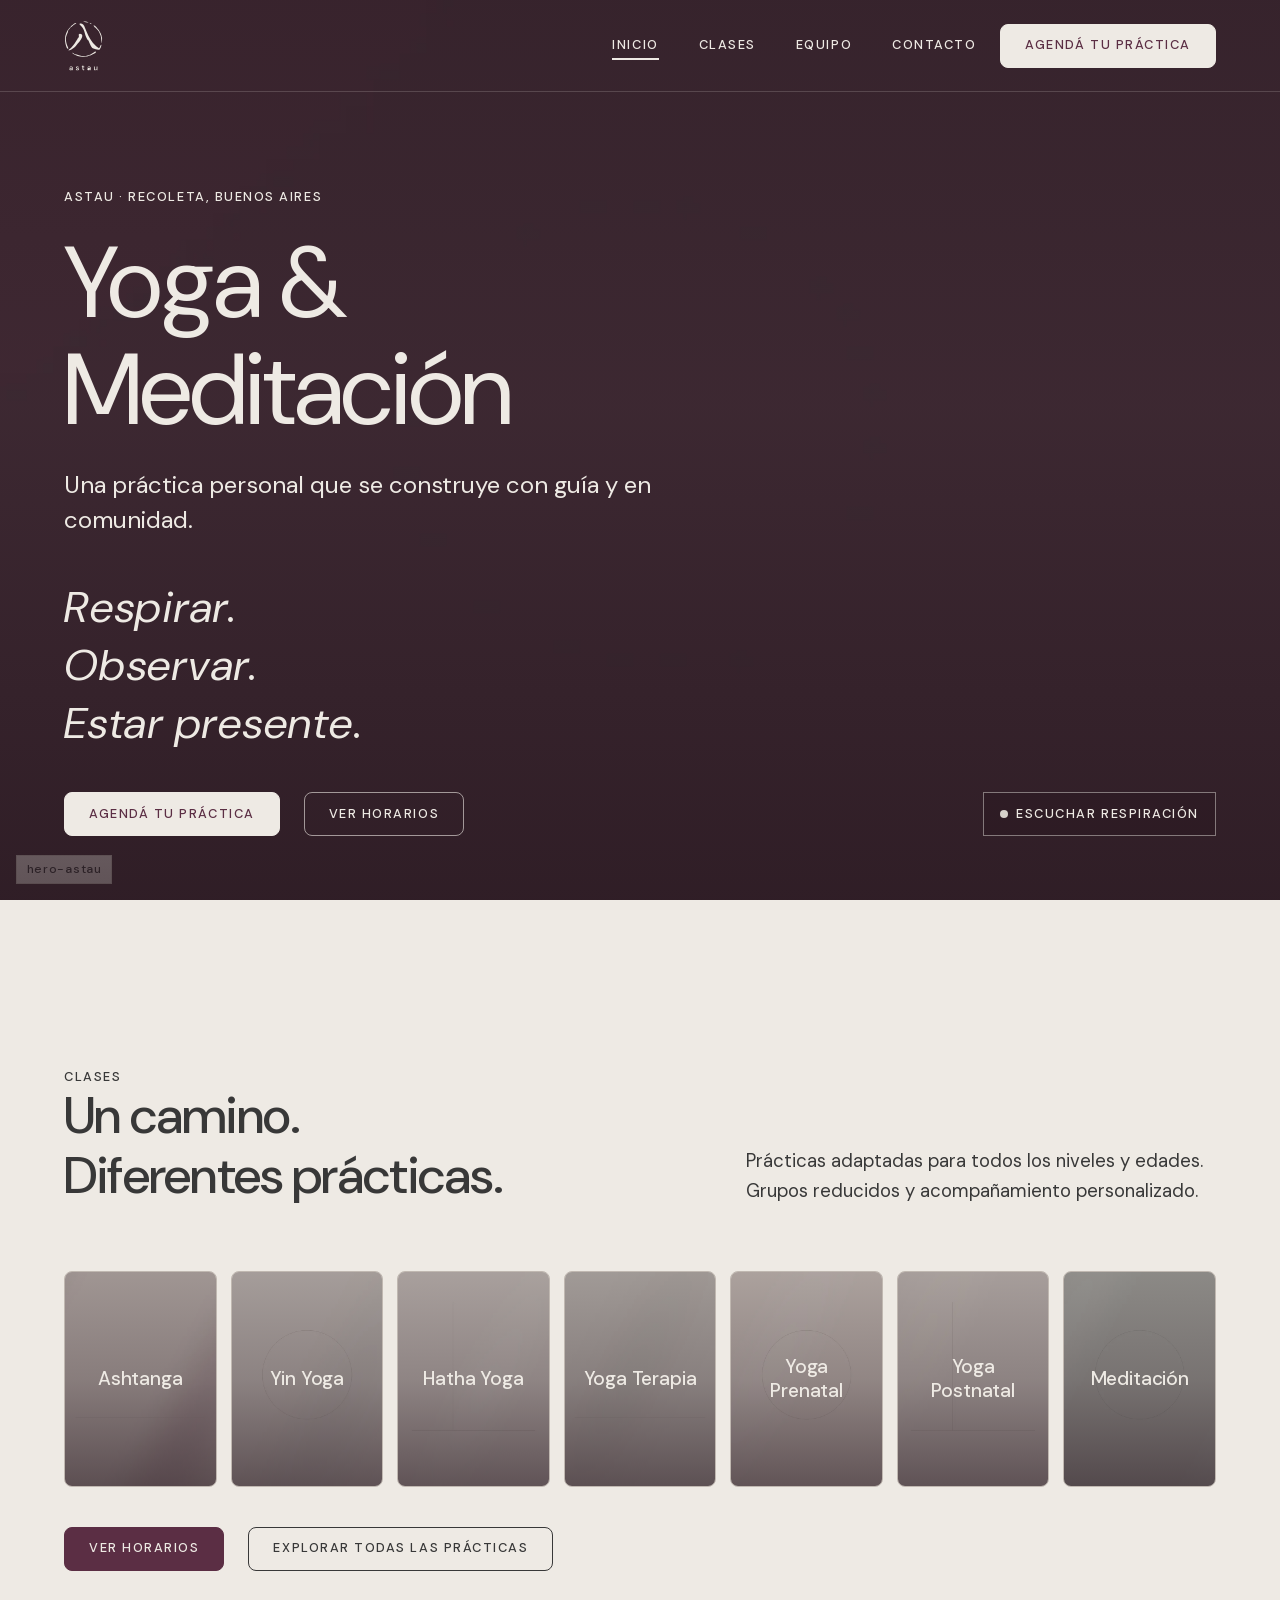
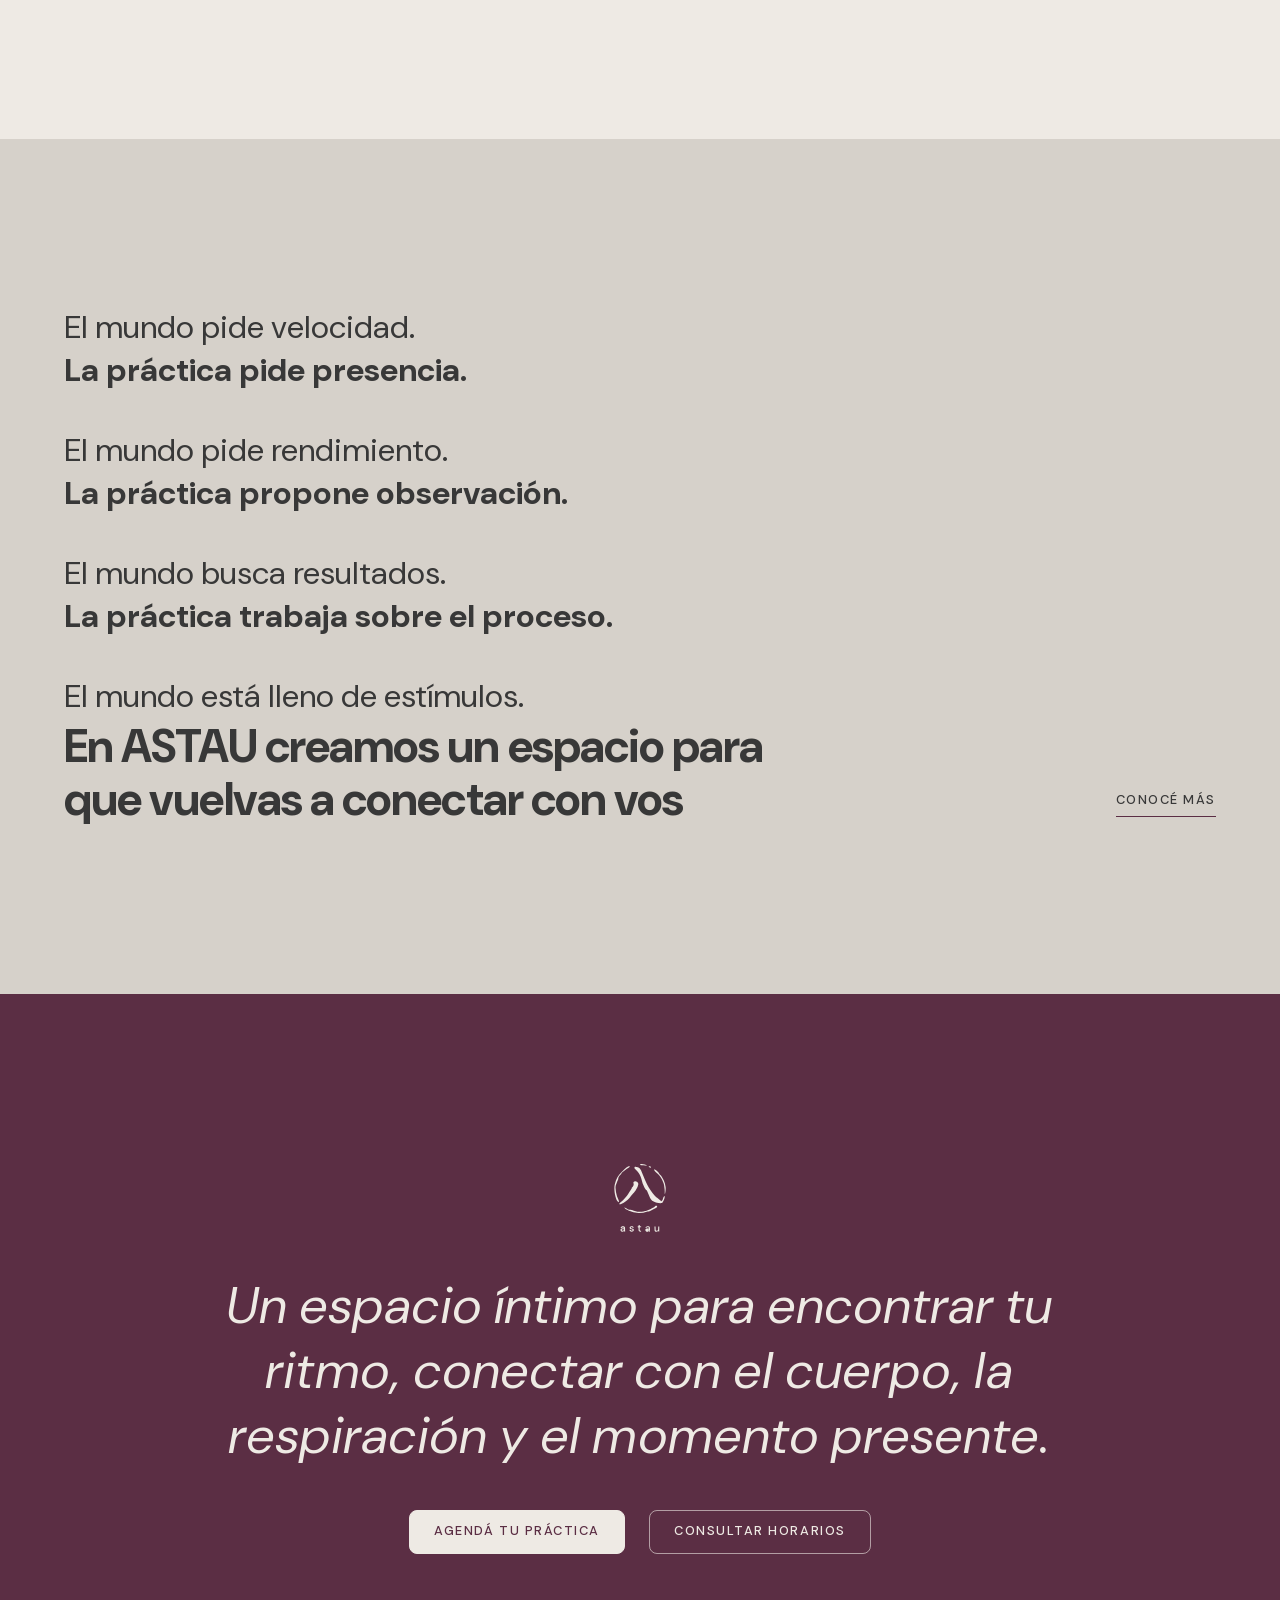
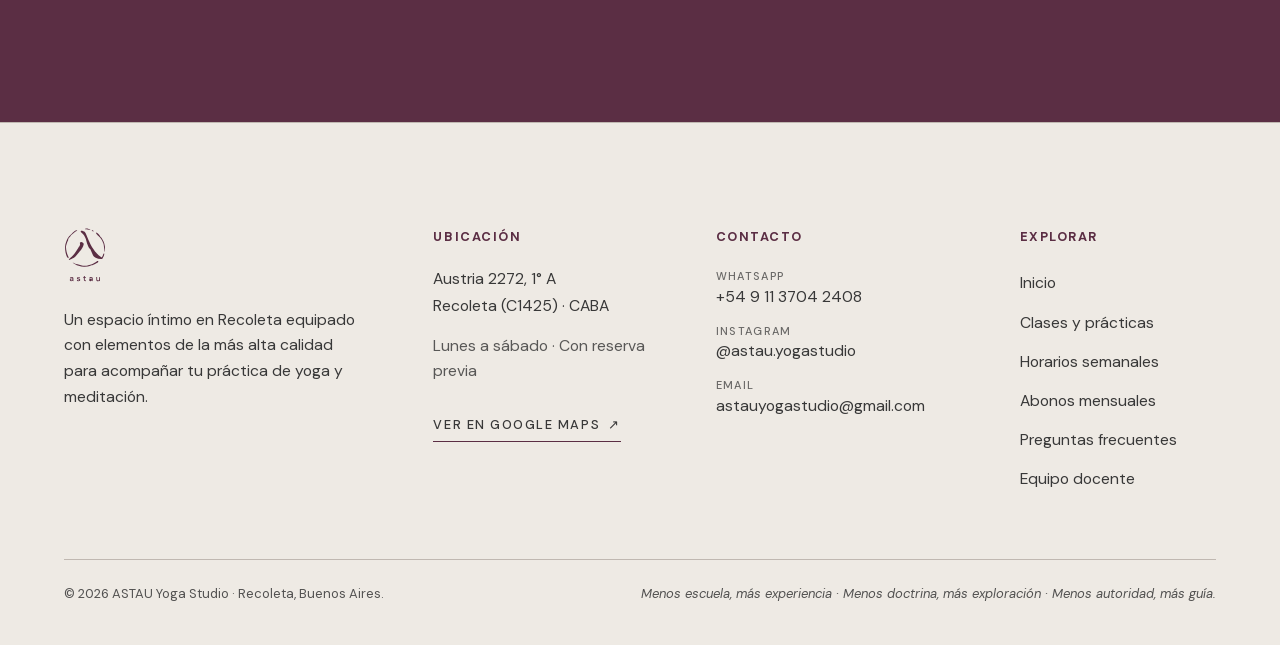
==== index.html @ cbd9202c "version 2" ====
<!DOCTYPE html>
<html lang="es-AR">
<head>
  <meta charset="utf-8">
  <meta name="viewport" content="width=device-width, initial-scale=1.0">
  <title>ASTAU · Yoga y meditación en Recoleta, Buenos Aires</title>
  <meta name="description" content="Estudio de yoga y meditación en Recoleta (Barrio Norte). Ashtanga, Yin, Hatha, Yoga Terapia, embarazo y maternidad. Grupos reducidos y acompañamiento personalizado.">
  <link rel="canonical" href="https://www.astauyoga.com.ar/">

  <!-- Open Graph -->
  <meta property="og:type" content="website">
  <meta property="og:locale" content="es_AR">
  <meta property="og:site_name" content="ASTAU Yoga Studio">
  <meta property="og:title" content="ASTAU · Yoga y meditación en Recoleta, Buenos Aires">
  <meta property="og:description" content="Estudio de yoga y meditación en Recoleta (Barrio Norte). Ashtanga, Yin, Hatha, Yoga Terapia, embarazo y maternidad. Grupos reducidos y acompañamiento personalizado.">
  <meta property="og:url" content="https://www.astauyoga.com.ar/">
  <meta property="og:image" content="https://www.astauyoga.com.ar/assets/img/og-astau.jpg">
  <meta property="og:image:width" content="1200">
  <meta property="og:image:height" content="630">
  <meta name="twitter:card" content="summary_large_image">

  <!-- Iconos y Manifiesto -->
  <link rel="icon" href="/favicon.svg" type="image/svg+xml">
  <link rel="manifest" href="/site.webmanifest">
  <meta name="theme-color" content="#EEEAE4">

  <!-- Preload recursos críticos (LCP poster y tipografía variable) -->
  <link rel="preload" href="/assets/fonts/DMSans-Variable.woff2" as="font" type="font/woff2" crossorigin>
  <link rel="preload" href="/assets/fonts/DMSans-Italic-Variable.woff2" as="font" type="font/woff2" crossorigin>
  <link rel="preload" href="/assets/img/hero-astau.webp" as="image" type="image/webp" fetchpriority="high">

  <!-- Hojas de estilo -->
  <link rel="stylesheet" href="/assets/css/tokens.css">
  <link rel="stylesheet" href="/assets/css/base.css">
  <link rel="stylesheet" href="/assets/css/components.css">
  <link rel="stylesheet" href="/assets/css/pages.css">

  <!-- Datos estructurados JSON-LD (SportsActivityLocation + WebSite) -->
  <script type="application/ld+json">
  {
    "@context": "https://schema.org",
    "@graph": [
      {
        "@type": "SportsActivityLocation",
        "@id": "https://www.astauyoga.com.ar/#organization",
        "name": "ASTAU Yoga Studio",
        "alternateName": "ASTAU",
        "description": "Espacio íntimo de práctica consciente de yoga y meditación en Recoleta, Buenos Aires. Ashtanga estilo Mysore, Yin Yoga, Hatha Yoga, Yoga Terapia, Yoga & Embarazo (prenatal), Yoga & Maternidad (postnatal) y Meditación.",
        "url": "https://www.astauyoga.com.ar/",
        "telephone": "+54 9 11 3704-2408",
        "email": "astauyogastudio@gmail.com",
        "image": "https://www.astauyoga.com.ar/assets/img/og-astau.jpg",
        "priceRange": "$15.000 - $168.000 ARS",
        "address": {
          "@type": "PostalAddress",
          "streetAddress": "Austria 2272, 1° A",
          "addressLocality": "Recoleta, Ciudad Autónoma de Buenos Aires",
          "addressRegion": "CABA",
          "postalCode": "C1425",
          "addressCountry": "AR"
        },
        "geo": {
          "@type": "GeoCoordinates",
          "latitude": -34.5882,
          "longitude": -58.4023
        },
        "hasMap": "https://maps.app.goo.gl/wTtZTwhwu7xZctVu7",
        "sameAs": [
          "https://www.instagram.com/astau.yogastudio/"
        ],
        "openingHoursSpecification": [
          {
            "@type": "OpeningHoursSpecification",
            "dayOfWeek": ["Monday", "Tuesday", "Wednesday"],
            "opens": "08:15",
            "closes": "20:15"
          },
          {
            "@type": "OpeningHoursSpecification",
            "dayOfWeek": "Thursday",
            "opens": "11:00",
            "closes": "20:15"
          },
          {
            "@type": "OpeningHoursSpecification",
            "dayOfWeek": "Friday",
            "opens": "08:15",
            "closes": "18:45"
          },
          {
            "@type": "OpeningHoursSpecification",
            "dayOfWeek": "Saturday",
            "opens": "10:30",
            "closes": "11:30"
          }
        ]
      },
      {
        "@type": "WebSite",
        "@id": "https://www.astauyoga.com.ar/#website",
        "url": "https://www.astauyoga.com.ar/",
        "name": "ASTAU Yoga Studio",
        "inLanguage": "es-AR",
        "publisher": {
          "@id": "https://www.astauyoga.com.ar/#organization"
        }
      }
    ]
  }
  </script>
</head>
<body>
  <a class="skip-link" href="#contenido-principal">Saltar al contenido</a>

  <!-- Header -->
  <header class="site-header site-header--hero">
    <div class="container site-header__inner">
      <a class="site-logo" href="/" aria-label="ASTAU — Inicio">
        <img class="site-logo__img site-logo__img--color" src="/assets/brand/logo-color.svg" width="90" height="121" alt="ASTAU">
        <img class="site-logo__img site-logo__img--light" src="/assets/brand/logo-negativo.svg" width="90" height="121" alt="ASTAU">
      </a>

      <nav class="site-nav" aria-label="Navegación principal">
        <ul class="site-nav__list">
          <li><a class="site-nav__link" href="/" aria-current="page">Inicio</a></li>
          <li><a class="site-nav__link" href="/clases/">Clases</a></li>
          <li><a class="site-nav__link" href="/equipo/">Equipo</a></li>
          <li><a class="site-nav__link" href="#contacto">Contacto</a></li>
        </ul>

        <a
          class="btn btn--primary btn--header site-nav__cta-desktop"
          href="https://wa.me/5491137042408?text=Hola%2C%20quiero%20agendar%20una%20pr%C3%A1ctica%20en%20ASTAU."
          target="_blank"
          rel="noopener noreferrer"
          data-track="clic_whatsapp"
          data-track-location="header"
        >Agendá tu práctica</a>

        <button
          class="menu-toggle"
          type="button"
          aria-expanded="false"
          aria-controls="mobile-menu"
        >Menú</button>
      </nav>
    </div>
  </header>

  <!-- Panel Menú Mobile a pantalla completa -->
  <div id="mobile-menu" class="mobile-menu" role="dialog" aria-label="Menú de navegación" hidden>
    <nav aria-label="Navegación móvil">
      <ul class="mobile-menu__list">
        <li><a class="mobile-menu__link" href="/" aria-current="page">Inicio</a></li>
        <li><a class="mobile-menu__link" href="/clases/">Clases</a></li>
        <li><a class="mobile-menu__link" href="/equipo/">Equipo</a></li>
        <li><a class="mobile-menu__link" href="#contacto">Contacto</a></li>
      </ul>
    </nav>

    <div class="mobile-menu__footer">
      <div>
        <a
          class="btn btn--primary"
          href="https://wa.me/5491137042408?text=Hola%2C%20quiero%20agendar%20una%20pr%C3%A1ctica%20en%20ASTAU."
          target="_blank"
          rel="noopener noreferrer"
          data-track="clic_whatsapp"
          data-track-location="header_mobile"
        >Agendá tu práctica</a>
      </div>
      <div class="mobile-menu__meta">
        <p>Austria 2272, 1° A · Recoleta, CABA</p>
        <p><a class="link-inline" href="https://wa.me/5491137042408" target="_blank" rel="noopener noreferrer" data-track="clic_whatsapp" data-track-location="menu_mobile">+54 9 11 3704 2408</a> · <a class="link-inline" href="https://www.instagram.com/astau.yogastudio/" target="_blank" rel="noopener noreferrer" data-track="clic_instagram">@astau.yogastudio</a></p>
      </div>
    </div>
  </div>

  <main id="contenido-principal">
    <!-- 1. HERO -->
    <section class="hero" aria-label="Apertura">
      <div class="hero__media">
        <video
          id="hero-video"
          width="1920"
          height="1080"
          poster="/assets/img/hero-astau.webp"
          preload="none"
          loop
          muted
          playsinline
          aria-hidden="true"
        >
          <source src="/assets/video/hero-astau.webm" type="video/webm">
          <source src="/assets/video/hero-astau.mp4" type="video/mp4">
        </video>
        <span class="media__badge" aria-hidden="true">hero-astau</span>
      </div>
      <div class="hero__overlay" aria-hidden="true"></div>

      <div class="container hero__grid">
        <div class="hero__content" data-reveal>
          <p class="t-label">ASTAU · Recoleta, Buenos Aires</p>
          <h1 class="t-display">Yoga &amp; Meditación</h1>
          <p class="hero__Lead">Una práctica personal que se construye con guía y en comunidad.</p>

          <p class="hero__mantra">
            Respirar.<br>
            Observar.<br>
            Estar presente.
          </p>

          <div class="hero__actions">
            <a
              class="btn btn--light"
              href="https://wa.me/5491137042408?text=Hola%2C%20quiero%20agendar%20una%20pr%C3%A1ctica%20en%20ASTAU."
              target="_blank"
              rel="noopener noreferrer"
              data-track="clic_whatsapp"
              data-track-location="hero"
            >Agendá tu práctica</a>
            <a class="btn btn--secondary" style="color: var(--c-bg); border-color: rgb(238 234 228 / 0.6);" href="/clases/#horarios">Ver horarios</a>
          </div>
        </div>

        <div class="hero__aside" data-reveal style="--reveal-delay: 150ms;">
          <button
            id="hero-sound-btn"
            class="hero__sound-btn"
            type="button"
            aria-pressed="false"
          >
            <span class="hero__sound-indicator" aria-hidden="true"></span>
            <span class="hero-sound-label">Escuchar respiración</span>
          </button>
        </div>
      </div>
    </section>

    <!-- 2. PRÁCTICAS (7 tarjetas verticales enlazadas a /clases/#practica) -->
    <section class="section" aria-labelledby="practicas-titulo">
      <div class="container">
        <div class="practices-head" data-reveal>
          <div>
            <p class="t-label">Clases</p>
            <h2 id="practicas-titulo" class="t-h2">Un camino.<br>Diferentes prácticas.</h2>
          </div>
          <p class="t-body practices-head__lead">
            Prácticas adaptadas para todos los niveles y edades. Grupos reducidos y acompañamiento personalizado.
          </p>
        </div>

        <ul class="practices-cards" data-reveal>
          <li class="practices-card-item">
            <a class="practice-card-link" href="/clases/#ashtanga" data-track="ver_practica" data-track-practice="Ashtanga">
              <article class="practice-card">
                <img class="practice-card__img" src="/assets/img/practica-ashtanga.webp" alt="" width="600" height="750" loading="lazy">
                <h3 class="practice-card__title">Ashtanga</h3>
              </article>
            </a>
          </li>
          <li class="practices-card-item">
            <a class="practice-card-link" href="/clases/#yin-yoga" data-track="ver_practica" data-track-practice="Yin Yoga">
              <article class="practice-card">
                <img class="practice-card__img" src="/assets/img/practica-yin.webp" alt="" width="600" height="750" loading="lazy">
                <h3 class="practice-card__title">Yin Yoga</h3>
              </article>
            </a>
          </li>
          <li class="practices-card-item">
            <a class="practice-card-link" href="/clases/#hatha-yoga" data-track="ver_practica" data-track-practice="Hatha Yoga">
              <article class="practice-card">
                <img class="practice-card__img" src="/assets/img/practica-hatha.webp" alt="" width="600" height="750" loading="lazy">
                <h3 class="practice-card__title">Hatha Yoga</h3>
              </article>
            </a>
          </li>
          <li class="practices-card-item">
            <a class="practice-card-link" href="/clases/#yoga-terapia" data-track="ver_practica" data-track-practice="Yoga Terapia">
              <article class="practice-card">
                <img class="practice-card__img" src="/assets/img/practica-terapia.webp" alt="" width="600" height="750" loading="lazy">
                <h3 class="practice-card__title">Yoga Terapia</h3>
              </article>
            </a>
          </li>
          <li class="practices-card-item">
            <a class="practice-card-link" href="/clases/#yoga-embarazo" data-track="ver_practica" data-track-practice="Yoga & Embarazo">
              <article class="practice-card">
                <img class="practice-card__img" src="/assets/img/practica-embarazo.webp" alt="" width="600" height="750" loading="lazy">
                <h3 class="practice-card__title">Yoga Prenatal</h3>
              </article>
            </a>
          </li>
          <li class="practices-card-item">
            <a class="practice-card-link" href="/clases/#yoga-maternidad" data-track="ver_practica" data-track-practice="Yoga & Maternidad">
              <article class="practice-card">
                <img class="practice-card__img" src="/assets/img/practica-maternidad.webp" alt="" width="600" height="750" loading="lazy">
                <h3 class="practice-card__title">Yoga Postnatal</h3>
              </article>
            </a>
          </li>
          <li class="practices-card-item">
            <a class="practice-card-link" href="/clases/#meditacion" data-track="ver_practica" data-track-practice="Meditación">
              <article class="practice-card">
                <img class="practice-card__img" src="/assets/img/practica-meditacion.webp" alt="" width="600" height="750" loading="lazy">
                <h3 class="practice-card__title">Meditación</h3>
              </article>
            </a>
          </li>
        </ul>

        <div style="margin-block-start: var(--s-4); display: flex; flex-wrap: wrap; gap: var(--s-3);" data-reveal>
          <a class="btn btn--primary" href="/clases/#horarios">Ver horarios</a>
          <a class="btn btn--secondary" href="/clases/">Explorar todas las prácticas</a>
        </div>
      </div>
    </section>

    <!-- 3. MANIFIESTO (Fondo gris y estructura apilada como en PowerPoint) -->
    <section class="section section--surface manifesto" aria-labelledby="manifiesto-titulo">
      <div class="container">
        <h2 id="manifiesto-titulo" class="sr-only">Manifiesto ASTAU</h2>

        <div class="manifesto__pairs">
          <div class="manifesto__pair" data-reveal>
            <p class="manifesto__world">El mundo pide velocidad.</p>
            <p class="manifesto__practice"><strong>La práctica pide presencia.</strong></p>
          </div>

          <div class="manifesto__pair" data-reveal>
            <p class="manifesto__world">El mundo pide rendimiento.</p>
            <p class="manifesto__practice"><strong>La práctica propone observación.</strong></p>
          </div>

          <div class="manifesto__pair" data-reveal>
            <p class="manifesto__world">El mundo busca resultados.</p>
            <p class="manifesto__practice"><strong>La práctica trabaja sobre el proceso.</strong></p>
          </div>
        </div>

        <div class="manifesto__closing" data-reveal>
          <div class="manifesto__final">
            <p class="manifesto__world">El mundo está lleno de estímulos.</p>
            <p class="manifesto__statement">En ASTAU creamos un espacio para que vuelvas a conectar con vos</p>
          </div>
          <div class="manifesto__cta">
            <a class="link-editorial" href="/equipo/">Conocé más</a>
          </div>
        </div>
      </div>
    </section>

    <!-- 3. EL ESPACIO -->
    <!-- <section class="section section--surface" aria-labelledby="espacio-titulo">
      <div class="container space-block">
        <div class="space-block__media" data-reveal>
          <figure class="media media--3-2">
            <picture>
              <source
                type="image/avif"
                srcset="/assets/img/espacio-astau.avif 720w, /assets/img/espacio-astau-2x.avif 1440w"
                sizes="(max-width: 1023px) 100vw, 50vw"
              >
              <source
                type="image/webp"
                srcset="/assets/img/espacio-astau.webp 720w, /assets/img/espacio-astau-2x.webp 1440w"
                sizes="(max-width: 1023px) 100vw, 50vw"
              >
              <img
                src="/assets/img/espacio-astau.webp"
                alt="Luz natural sobre el piso de madera en la sala de práctica de ASTAU en Recoleta"
                width="720"
                height="480"
                loading="lazy"
              >
            </picture>
            <span class="media__badge" aria-hidden="true">espacio-astau</span>
          </figure>
        </div>

        <div class="space-block__text" data-reveal style="--reveal-delay: 120ms;">
          <p class="t-label">El espacio · ¿Qué es ASTAU?</p>
          <h2 id="espacio-titulo" class="t-h2">Un espacio de práctica.</h2>
          <p class="t-body">
            ASTAU es un espacio creado para acompañar, a través de la práctica consciente del yoga y la meditación, procesos de exploración, dedicación y transformación personal.
          </p>
          <p class="t-body">
            Un lugar íntimo, pensado para hacer una pausa, respirar, observar y llevar la atención hacia aquello que sucede en el cuerpo y en el presente.
          </p>
          <p class="t-body">
            Porque cada persona es diferente. Cada momento también. Y una misma práctica puede ser una experiencia distinta cada vez. En ASTAU, cada práctica es una experiencia personal.
          </p>
          <div style="margin-block-start: var(--s-2);">
            <a class="link-editorial" href="/equipo/">Conocé más</a>
          </div>
        </div>
      </div>
    </section> -->

    

    <!-- 5. EQUIPO -->
    <!-- <section class="section section--surface" aria-labelledby="equipo-home-titulo">
      <div class="container">
        <div class="home-team__header" data-reveal>
          <div>
            <p class="t-label">Somos un equipo</p>
            <h2 id="equipo-home-titulo" class="t-quote" style="margin-block-start: var(--s-1);">
              El yoga es un camino de vida.<br>
              Te acompañamos a recorrer el tuyo.
            </h2>
          </div>
          <div>
            <p class="t-body">
              Nuestro equipo guía y acompaña de manera personalizada cada recorrido con atención, cuidado y respeto.
            </p>
            <div style="margin-block-start: var(--s-2);">
              <a class="link-editorial" href="/equipo/">Conocé al equipo</a>
            </div>
          </div>
        </div>

        <ul class="home-team__list">
          <li class="home-team__card" data-reveal>
            <a href="/equipo/#constanza-iselli">
              <figure class="media media--4-5" style="margin-block-end: var(--s-2);">
                <picture>
                  <source type="image/avif" srcset="/assets/img/equipo-constanza.avif 520w, /assets/img/equipo-constanza-2x.avif 1040w" sizes="(max-width: 767px) 100vw, 20vw">
                  <source type="image/webp" srcset="/assets/img/equipo-constanza.webp 520w, /assets/img/equipo-constanza-2x.webp 1040w" sizes="(max-width: 767px) 100vw, 20vw">
                  <img src="/assets/img/equipo-constanza.webp" alt="Retrato de Constanza Iselli, fundadora y guía de Ashtanga y Meditación en ASTAU" width="520" height="650" loading="lazy">
                </picture>
                <span class="media__badge" aria-hidden="true">equipo-constanza</span>
              </figure>
              <h3 class="home-team__name">Constanza Iselli</h3>
              <p class="home-team__role">Ashtanga | Meditación</p>
            </a>
          </li>

          <li class="home-team__card" data-reveal style="--reveal-delay: 80ms;">
            <a href="/equipo/#jesica-doldan">
              <figure class="media media--4-5" style="margin-block-end: var(--s-2);">
                <picture>
                  <source type="image/avif" srcset="/assets/img/equipo-jesica.avif 520w, /assets/img/equipo-jesica-2x.avif 1040w" sizes="(max-width: 767px) 100vw, 20vw">
                  <source type="image/webp" srcset="/assets/img/equipo-jesica.webp 520w, /assets/img/equipo-jesica-2x.webp 1040w" sizes="(max-width: 767px) 100vw, 20vw">
                  <img src="/assets/img/equipo-jesica.webp" alt="Retrato de Jésica Doldan, guía de Hatha Yoga, Yoga y Embarazo, y Yoga y Maternidad en ASTAU" width="520" height="650" loading="lazy">
                </picture>
                <span class="media__badge" aria-hidden="true">equipo-jesica</span>
              </figure>
              <h3 class="home-team__name">Jésica Doldan</h3>
              <p class="home-team__role">Hatha Yoga | Yoga &amp; Embarazo | Yoga &amp; Maternidad</p>
            </a>
          </li>

          <li class="home-team__card" data-reveal style="--reveal-delay: 160ms;">
            <a href="/equipo/#lucia-larroude">
              <figure class="media media--4-5" style="margin-block-end: var(--s-2);">
                <picture>
                  <source type="image/avif" srcset="/assets/img/equipo-lucia.avif 520w, /assets/img/equipo-lucia-2x.avif 1040w" sizes="(max-width: 767px) 100vw, 20vw">
                  <source type="image/webp" srcset="/assets/img/equipo-lucia.webp 520w, /assets/img/equipo-lucia-2x.webp 1040w" sizes="(max-width: 767px) 100vw, 20vw">
                  <img src="/assets/img/equipo-lucia.webp" alt="Retrato de Lucía Larroudé, guía de Yin Yoga y Meditación en ASTAU" width="520" height="650" loading="lazy">
                </picture>
                <span class="media__badge" aria-hidden="true">equipo-lucia</span>
              </figure>
              <h3 class="home-team__name">Lucía Larroudé</h3>
              <p class="home-team__role">Yin Yoga | Meditación</p>
            </a>
          </li>

          <li class="home-team__card" data-reveal style="--reveal-delay: 240ms;">
            <a href="/equipo/#paz-rufino">
              <figure class="media media--4-5" style="margin-block-end: var(--s-2);">
                <picture>
                  <source type="image/avif" srcset="/assets/img/equipo-paz.avif 520w, /assets/img/equipo-paz-2x.avif 1040w" sizes="(max-width: 767px) 100vw, 20vw">
                  <source type="image/webp" srcset="/assets/img/equipo-paz.webp 520w, /assets/img/equipo-paz-2x.webp 1040w" sizes="(max-width: 767px) 100vw, 20vw">
                  <img src="/assets/img/equipo-paz.webp" alt="Retrato de Paz Rufino, guía de Ashtanga en ASTAU" width="520" height="650" loading="lazy">
                </picture>
                <span class="media__badge" aria-hidden="true">equipo-paz</span>
              </figure>
              <h3 class="home-team__name">Paz Rufino</h3>
              <p class="home-team__role">Ashtanga</p>
            </a>
          </li>

          <li class="home-team__card" data-reveal style="--reveal-delay: 320ms;">
            <a href="/equipo/#melisa-larsen">
              <figure class="media media--4-5" style="margin-block-end: var(--s-2);">
                <picture>
                  <source type="image/avif" srcset="/assets/img/equipo-melisa.avif 520w, /assets/img/equipo-melisa-2x.avif 1040w" sizes="(max-width: 767px) 100vw, 20vw">
                  <source type="image/webp" srcset="/assets/img/equipo-melisa.webp 520w, /assets/img/equipo-melisa-2x.webp 1040w" sizes="(max-width: 767px) 100vw, 20vw">
                  <img src="/assets/img/equipo-melisa.webp" alt="Retrato de Melisa Larsen, guía de Yoga Terapia en ASTAU" width="520" height="650" loading="lazy">
                </picture>
                <span class="media__badge" aria-hidden="true">equipo-melisa</span>
              </figure>
              <h3 class="home-team__name">Melisa Larsen</h3>
              <p class="home-team__role">Yoga Terapia | Ashtanga</p>
            </a>
          </li>
        </ul>
      </div>
    </section> -->

    <!-- 4. CIERRE A FONDO CIRUELA -->
    <section class="section section--plum theme-plum" aria-labelledby="cierre-titulo">
      <div class="container closing-cta" data-reveal>
        <img class="closing-cta__logo" src="/assets/brand/logo-negativo.svg" width="110" height="148" alt="ASTAU">
        <h2 id="cierre-titulo" class="t-quote" style="max-inline-size: 28ch;">
          Un espacio íntimo para encontrar tu ritmo, conectar con el cuerpo, la respiración y el momento presente.
        </h2>
        <div style="display: flex; flex-wrap: wrap; justify-content: center; gap: var(--s-3);">
          <a
            class="btn btn--light"
            href="https://wa.me/5491137042408?text=Hola%2C%20quiero%20agendar%20una%20pr%C3%A1ctica%20en%20ASTAU."
            target="_blank"
            rel="noopener noreferrer"
            data-track="clic_whatsapp"
            data-track-location="cierre"
          >Agendá tu práctica</a>
          <a class="btn btn--secondary" style="color: var(--c-bg); border-color: rgb(238 234 228 / 0.6);" href="/clases/#horarios">Consultar horarios</a>
        </div>
      </div>
    </section>
  </main>

  <!-- FOOTER (Todas las páginas) -->
  <footer id="contacto" class="site-footer">
    <div class="container">
      <div class="site-footer__top">
        <!-- Columna 1: Marca y Sala -->
        <div class="site-footer__col site-footer__col--brand">
          <a class="site-footer__logo" href="/" aria-label="ASTAU — Inicio">
            <img src="/assets/brand/logo-color.svg" width="84" height="113" alt="ASTAU">
          </a>
          <p class="site-footer__lead">
            Un espacio íntimo en Recoleta equipado con elementos de la más alta calidad para acompañar tu práctica de yoga y meditación.
          </p>
        </div>

        <!-- Columna 2: Ubicación -->
        <div class="site-footer__col">
          <h2 class="site-footer__heading">Ubicación</h2>
          <address class="site-footer__address">
            <span>Austria 2272, 1° A</span>
            <span>Recoleta (C1425) · CABA</span>
          </address>
          <p class="site-footer__meta">Lunes a sábado · Con reserva previa</p>
          <div style="margin-block-start: 0.25rem;">
            <a
              class="link-editorial"
              href="https://maps.app.goo.gl/wTtZTwhwu7xZctVu7"
              target="_blank"
              rel="noopener noreferrer"
              aria-label="Abrir ubicación de ASTAU (Austria 2272, Recoleta) en Google Maps"
              data-track="clic_maps"
            >Ver en Google Maps <span aria-hidden="true">↗</span></a>
          </div>
        </div>

        <!-- Columna 3: Contacto -->
        <div class="site-footer__col">
          <h2 class="site-footer__heading">Contacto</h2>
          <ul class="site-footer__list">
            <li>
              <a
                class="site-footer__link"
                href="https://wa.me/5491137042408?text=Hola%2C%20quiero%20hacer%20una%20consulta%20sobre%20ASTAU."
                target="_blank"
                rel="noopener noreferrer"
                data-track="clic_whatsapp"
                data-track-location="footer"
              >
                <span class="site-footer__label">WhatsApp</span>
                <span>+54 9 11 3704 2408</span>
              </a>
            </li>
            <li>
              <a
                class="site-footer__link"
                href="https://www.instagram.com/astau.yogastudio/"
                target="_blank"
                rel="noopener noreferrer"
                data-track="clic_instagram"
              >
                <span class="site-footer__label">Instagram</span>
                <span>@astau.yogastudio</span>
              </a>
            </li>
            <li>
              <a
                class="site-footer__link"
                href="mailto:astauyogastudio@gmail.com"
                data-track="clic_mail"
              >
                <span class="site-footer__label">Email</span>
                <span>astauyogastudio@gmail.com</span>
              </a>
            </li>
          </ul>
        </div>

        <!-- Columna 4: Explorar -->
        <div class="site-footer__col">
          <h2 class="site-footer__heading">Explorar</h2>
          <ul class="site-footer__list site-footer__list--nav">
            <li><a class="site-footer__nav-link" href="/">Inicio</a></li>
            <li><a class="site-footer__nav-link" href="/clases/">Clases y prácticas</a></li>
            <li><a class="site-footer__nav-link" href="/clases/#horarios">Horarios semanales</a></li>
            <li><a class="site-footer__nav-link" href="/clases/#abonos">Abonos mensuales</a></li>
            <li><a class="site-footer__nav-link" href="/clases/#preguntas">Preguntas frecuentes</a></li>
            <li><a class="site-footer__nav-link" href="/equipo/">Equipo docente</a></li>
          </ul>
        </div>
      </div>

      <div class="site-footer__bottom">
        <p>© 2026 ASTAU Yoga Studio · Recoleta, Buenos Aires.</p>
        <p class="site-footer__mantra">Menos escuela, más experiencia · Menos doctrina, más exploración · Menos autoridad, más guía.</p>
      </div>
    </div>
  </footer>

  <script type="module" src="/assets/js/main.js"></script>
</body>
</html>
---- assets/css/tokens.css ----
/* ==========================================================================
   ASTAU — Tokens de diseño (Manual de Identidad Visual v1.1)
   ========================================================================== */

@font-face {
  font-family: "DM Sans";
  src: url("../fonts/DMSans-Variable.woff2") format("woff2");
  font-weight: 300 700;
  font-style: normal;
  font-display: swap;
}

@font-face {
  font-family: "DM Sans";
  src: url("../fonts/DMSans-Italic-Variable.woff2") format("woff2");
  font-weight: 300 700;
  font-style: italic;
  font-display: swap;
}

:root {
  /* Paleta cromática oficial (Pantone → Hex verificado según Manual sección 5.2) */
  --c-bg: #EEEAE4;        /* Pantone 7527 C — Fondo general */
  --c-accent: #5B2E44;    /* Pantone 7645 C — Acento: CTA, activos, cierre */
  --c-text: #383838;      /* Pantone 447 C  — Texto principal y secundario chico (9,8:1) */
  --c-surface: #D6D1CA;   /* Warm Gray 1 C  — Bloques alternos, placeholders */
  --c-line: #C0B8B1;      /* Warm Gray 3 C  — Filetes y divisores (nunca texto) */
  --c-muted: #7D776F;     /* Warm Gray 9 C  — Solo texto >= 24px (3,7:1 WCAG AA texto grande) */
  --c-sage: #B3B7AE;      /* Pantone 421 C  — Superficies puntuales / meditación (nunca texto) */

  /* Derivados funcionales sutiles dentro del sistema tonal */
  --c-bg-translucent: rgb(238 234 228 / 0.92);
  --c-accent-hover: #492336;
  --c-hero-overlay: rgb(42 26 34 / 0.38);

  /* Tipografía — Única familia: DM Sans */
  --f-sans: "DM Sans", -apple-system, BlinkMacSystemFont, "Segoe UI", Roboto, sans-serif;

  /* Escala tipográfica fluida (mobile 375px → desktop 1440px) */
  --fs-display: clamp(2.75rem, 6.2vw + 1.25rem, 7rem);       /* 44 → 112 px */
  --fs-quote: clamp(1.75rem, 2.6vw + 1.1rem, 3.5rem);        /* 28 → 56 px */
  --fs-h2: clamp(1.875rem, 2.5vw + 1.2rem, 3.5rem);          /* 30 → 56 px */
  --fs-h3: clamp(1.375rem, 0.8vw + 1.15rem, 1.875rem);       /* 22 → 30 px */
  --fs-body: clamp(1.0625rem, 0.2vw + 1rem, 1.1875rem);      /* 17 → 19 px */
  --fs-small: clamp(0.9375rem, 0.1vw + 0.9rem, 1rem);        /* 15 → 16 px (siempre en --c-text) */
  --fs-label: clamp(0.75rem, 0.1vw + 0.72rem, 0.8125rem);    /* 12 → 13 px */

  /* Pesos y tracking */
  --fw-regular: 400;
  --fw-medium: 500;
  --fw-bold: 700;

  --ls-display: -0.02em;
  --ls-quote: 0.04em;
  --ls-label: 0.12em;
  --ls-wordmark: 0.28em;

  --lh-tight: 1.08;
  --lh-heading: 1.18;
  --lh-quote: 1.28;
  --lh-body: 1.6;

  /* Ancho de lectura máximo */
  --measure: 62ch;

  /* Sistema de espaciado (base 8 px: 8, 16, 24, 40, 64, 104, 168) */
  --s-1: 0.5rem;    /* 8 px */
  --s-2: 1rem;      /* 16 px */
  --s-3: 1.5rem;    /* 24 px */
  --s-4: 2.5rem;    /* 40 px */
  --s-5: 4rem;      /* 64 px */
  --s-6: 6.5rem;    /* 104 px */
  --s-7: 10.5rem;   /* 168 px */

  --section-space: var(--s-6);

  /* Grilla y contenedor */
  --container-max: 90rem; /* 1440 px */
  --page-gutter: 1.25rem; /* 20 px mobile */
  --grid-gap: var(--s-3);
  --header-height: 5rem;  /* 80 px */

  /* Movimiento: "El tiempo de una respiración" */
  --ease-breath: cubic-bezier(0.4, 0, 0.2, 1);
  --dur-fast: 300ms;
  --dur-breath: 900ms;

  /* Accesibilidad */
  --touch-min: 2.75rem; /* 44 px */
  --focus-ring: 2px solid var(--c-accent);
  --focus-offset: 3px;
}

@media (min-width: 48rem) {
  :root {
    --page-gutter: 2.5rem; /* 40 px tablet */
    --grid-gap: var(--s-4);
  }
}

@media (min-width: 64rem) {
  :root {
    --page-gutter: 4rem;   /* 64 px desktop */
    --section-space: var(--s-7); /* 168 px desktop */
    --header-height: 5.75rem;
  }
}
---- assets/css/base.css ----
/* ==========================================================================
   ASTAU — Base, Reset, Tipografía y Grilla Editorial
   ========================================================================== */

*,
*::before,
*::after {
  box-sizing: border-box;
  margin: 0;
  padding: 0;
}

html {
  background-color: var(--c-bg);
  color: var(--c-text);
  font-family: var(--f-sans);
  font-size: 100%;
  line-height: var(--lh-body);
  -webkit-font-smoothing: antialiased;
  -moz-osx-font-smoothing: grayscale;
  text-rendering: optimizeLegibility;
  scroll-padding-block-start: calc(var(--header-height) + var(--s-3));
}

@media (prefers-reduced-motion: no-preference) {
  html {
    scroll-behavior: smooth;
  }
}

body {
  min-block-size: 100dvh;
  display: flex;
  flex-direction: column;
  background-color: var(--c-bg);
  color: var(--c-text);
  font-size: var(--fs-body);
  font-weight: var(--fw-regular);
  overflow-x: clip;
}

body.has-menu-open {
  overflow: hidden;
}

main {
  flex: 1 0 auto;
}

img,
picture,
video,
svg {
  display: block;
  max-inline-size: 100%;
  block-size: auto;
}

ul,
ol {
  list-style: none;
}

a {
  color: inherit;
  text-decoration: none;
  transition: color var(--dur-fast) var(--ease-breath),
              background-color var(--dur-fast) var(--ease-breath),
              border-color var(--dur-fast) var(--ease-breath),
              opacity var(--dur-fast) var(--ease-breath);
}

button,
input,
select {
  font: inherit;
  color: inherit;
  background: none;
  border: none;
}

button {
  cursor: pointer;
}

/* Foco visible accesible en ciruela (2 px) */
:focus-visible {
  outline: var(--focus-ring);
  outline-offset: var(--focus-offset);
}

.theme-plum :focus-visible,
.hero :focus-visible {
  outline-color: var(--c-bg);
}

/* Estado inerte para fondos cuando el menú mobile está abierto */
[inert],
[inert] * {
  opacity: 0.5;
  cursor: default;
  user-select: none;
}

/* Utilidades de accesibilidad */
.sr-only {
  position: absolute;
  inline-size: 1px;
  block-size: 1px;
  padding: 0;
  margin: -1px;
  overflow: hidden;
  clip: rect(0, 0, 0, 0);
  white-space: nowrap;
  border: 0;
}

.skip-link {
  position: fixed;
  inset-block-start: var(--s-2);
  inset-inline-start: var(--s-2);
  z-index: 1000;
  padding: var(--s-2) var(--s-3);
  background-color: var(--c-accent);
  color: var(--c-bg);
  font-size: var(--fs-small);
  font-weight: var(--fw-medium);
  transform: translateY(-200%);
  transition: transform var(--dur-fast) var(--ease-breath);
}

.skip-link:focus-visible {
  transform: translateY(0);
  outline-color: var(--c-text);
}

/* ==========================================================================
   Jerarquía Tipográfica (Sección 5.3)
   ========================================================================== */

.t-display {
  font-size: var(--fs-display);
  font-weight: var(--fw-regular);
  letter-spacing: var(--ls-display);
  line-height: var(--lh-tight);
  text-wrap: balance;
}

.t-quote {
  font-size: var(--fs-quote);
  font-weight: var(--fw-regular);
  font-style: italic;
  letter-spacing: var(--ls-quote);
  line-height: var(--lh-quote);
}

.t-h2 {
  font-size: var(--fs-h2);
  font-weight: var(--fw-medium);
  letter-spacing: -0.015em;
  line-height: var(--lh-heading);
  text-wrap: balance;
}

.t-h3 {
  font-size: var(--fs-h3);
  font-weight: var(--fw-medium);
  letter-spacing: -0.01em;
  line-height: 1.25;
}

.t-body {
  font-size: var(--fs-body);
  font-weight: var(--fw-regular);
  line-height: var(--lh-body);
  max-inline-size: var(--measure);
  text-wrap: pretty;
}

.t-label {
  font-size: var(--fs-label);
  font-weight: var(--fw-medium);
  text-transform: uppercase;
  letter-spacing: var(--ls-label);
  line-height: 1.4;
}

/* Warm Gray 9 (#7D776F) reservado exclusivamente para texto >= 24px (WCAG AA) */
.t-muted-large {
  color: var(--c-muted);
  font-size: clamp(1.5rem, 1.8vw + 1.1rem, 2.5rem);
  line-height: 1.28;
}

/* ==========================================================================
   Contenedor y Grilla de 12 Columnas (Sección 5.5)
   ========================================================================== */

.container {
  inline-size: 100%;
  max-inline-size: var(--container-max);
  margin-inline: auto;
  padding-inline: var(--page-gutter);
}

.grid-12 {
  display: grid;
  grid-template-columns: repeat(4, minmax(0, 1fr));
  gap: var(--grid-gap);
}

@media (min-width: 48rem) {
  .grid-12 {
    grid-template-columns: repeat(8, minmax(0, 1fr));
  }
}

@media (min-width: 64rem) {
  .grid-12 {
    grid-template-columns: repeat(12, minmax(0, 1fr));
  }
}

.section {
  padding-block: var(--section-space);
}

.section--surface {
  background-color: var(--c-surface);
}

.section--plum {
  background-color: var(--c-accent);
  color: var(--c-bg);
}

.divider {
  border: 0;
  border-block-start: 1px solid var(--c-line);
}

/* ==========================================================================
   Apariciones al scroll ("El tiempo de una respiración" - 900ms, 16px)
   Opt-in solo cuando prefers-reduced-motion: no-preference
   ========================================================================== */

@media (prefers-reduced-motion: no-preference) {
  .js-ready [data-reveal] {
    opacity: 0;
    translate: 0 1rem;
    transition:
      opacity var(--dur-breath) var(--ease-breath),
      translate var(--dur-breath) var(--ease-breath);
    transition-delay: var(--reveal-delay, 0ms);
  }

  .js-ready [data-reveal].is-revealed {
    opacity: 1;
    translate: 0 0;
  }
}
---- assets/css/components.css ----
/* ==========================================================================
   ASTAU — Componentes del Sistema (Sección 5.5)
   ========================================================================== */

/* --------------------------------------------------------------------------
   1. Botones y Enlaces Editoriales (áreas táctiles >= 44 px)
   -------------------------------------------------------------------------- */

.btn {
  display: inline-flex;
  align-items: center;
  justify-content: center;
  gap: var(--s-2);
  min-block-size: var(--touch-min);
  padding-block: 0.75rem;
  padding-inline: var(--s-3);
  font-size: var(--fs-label);
  font-weight: var(--fw-medium);
  text-transform: uppercase;
  letter-spacing: var(--ls-label);
  line-height: 1;
  white-space: nowrap;
  border: 1px solid transparent;
  border-radius: 0.5rem;
  transition:
    background-color var(--dur-fast) var(--ease-breath),
    color var(--dur-fast) var(--ease-breath),
    border-color var(--dur-fast) var(--ease-breath);
}

.btn--primary {
  background-color: var(--c-accent);
  color: var(--c-bg);
  border-color: var(--c-accent);
}

.btn--primary:hover {
  background-color: var(--c-accent-hover);
  border-color: var(--c-accent-hover);
}

/* Versión invertida para fondos oscuros / cierre ciruela */
.btn--light {
  background-color: var(--c-bg);
  color: var(--c-accent);
  border-color: var(--c-bg);
}

.btn--light:hover {
  background-color: var(--c-surface);
  border-color: var(--c-surface);
}

/* Botón secundario: texto con filete */
.btn--secondary {
  background-color: transparent;
  color: var(--c-text);
  border-color: var(--c-text);
}

.btn--secondary:hover {
  background-color: var(--c-accent);
  color: var(--c-bg);
  border-color: var(--c-accent);
}

/* Enlace editorial con subrayado animado */
.link-editorial {
  position: relative;
  display: inline-flex;
  align-items: center;
  gap: var(--s-1);
  min-block-size: var(--touch-min);
  padding-block: var(--s-1);
  font-size: var(--fs-label);
  font-weight: var(--fw-medium);
  text-transform: uppercase;
  letter-spacing: var(--ls-label);
  color: var(--c-text);
}

.link-editorial::after {
  content: "";
  position: absolute;
  inset-inline: 0;
  inset-block-end: 0.35rem;
  border-block-end: 1.5px solid var(--c-accent);
  transform-origin: right center;
}

@media (prefers-reduced-motion: no-preference) {
  .link-editorial::after {
    transition: transform var(--dur-fast) var(--ease-breath);
  }

  .link-editorial:hover::after {
    transform: scaleX(0.35);
    transform-origin: left center;
  }
}

.link-inline {
  text-decoration: underline;
  text-decoration-color: var(--c-accent);
  text-underline-offset: 0.22em;
  text-decoration-thickness: 1px;
}

.link-inline:hover {
  color: var(--c-accent);
  text-decoration-thickness: 2px;
}

/* --------------------------------------------------------------------------
   2. Header y Menú Mobile a Pantalla Completa (Sección 6)
   -------------------------------------------------------------------------- */

.site-header {
  position: fixed;
  inset-block-start: 0;
  inset-inline: 0;
  z-index: 100;
  block-size: var(--header-height);
  display: flex;
  align-items: center;
  background-color: var(--c-bg-translucent);
  backdrop-filter: blur(10px);
  -webkit-backdrop-filter: blur(10px);
  border-block-end: 1px solid var(--c-line);
  transition:
    background-color var(--dur-fast) var(--ease-breath),
    border-color var(--dur-fast) var(--ease-breath),
    color var(--dur-fast) var(--ease-breath),
    translate var(--dur-fast) var(--ease-breath);
}

/* En Inicio sobre el hero: transparente con logo negativo */
.site-header--hero:not(.is-scrolled):not(.is-menu-open) {
  background-color: transparent;
  backdrop-filter: none;
  -webkit-backdrop-filter: none;
  border-block-end-color: rgb(238 234 228 / 0.18);
  color: var(--c-bg);
}

/* Se oculta al bajar y vuelve al subir */
@media (prefers-reduced-motion: no-preference) {
  .site-header.is-hidden:not(.is-menu-open) {
    translate: 0 -100%;
  }
}

.site-header__inner {
  display: flex;
  align-items: center;
  justify-content: space-between;
  gap: var(--s-3);
}

.site-logo {
  display: inline-flex;
  align-items: center;
  gap: var(--s-2);
  min-block-size: var(--touch-min);
  padding-block: 0.25rem;
}

.site-logo__img {
  block-size: 2.85rem;
  inline-size: auto;
}

@media (min-width: 64rem) {
  .site-logo__img {
    block-size: 3.25rem;
  }
}

.site-logo__img--light {
  display: none;
}

.site-header--hero:not(.is-scrolled):not(.is-menu-open) .site-logo__img--color {
  display: none;
}

.site-header--hero:not(.is-scrolled):not(.is-menu-open) .site-logo__img--light {
  display: block;
}

/* Navegación desktop */
.site-nav {
  display: flex;
  align-items: center;
  gap: var(--s-3);
}

.site-nav__list {
  display: none;
}

.site-nav__cta-desktop {
  display: none;
}

@media (min-width: 64rem) {
  .site-nav__list {
    display: flex;
    align-items: center;
    gap: var(--s-4);
  }

  .site-nav__cta-desktop {
    display: inline-flex;
  }
}

.site-nav__link {
  position: relative;
  display: inline-flex;
  align-items: center;
  min-block-size: var(--touch-min);
  font-size: var(--fs-label);
  font-weight: var(--fw-medium);
  text-transform: uppercase;
  letter-spacing: var(--ls-label);
}

/* Estado activo: no depende solo del color (WCAG 1.4.1) */
.site-nav__link[aria-current="page"]::after,
.site-nav__link:hover::after {
  content: "";
  position: absolute;
  inset-inline: 0;
  inset-block-end: 0.5rem;
  border-block-end: 2px solid currentColor;
}

.site-header:not(.site-header--hero) .site-nav__link[aria-current="page"],
.site-header.is-scrolled .site-nav__link[aria-current="page"] {
  color: var(--c-accent);
}

.site-header--hero:not(.is-scrolled):not(.is-menu-open) .btn--header {
  background-color: var(--c-bg);
  color: var(--c-accent);
  border-color: var(--c-bg);
}

.site-header--hero:not(.is-scrolled):not(.is-menu-open) .btn--header:hover {
  background-color: var(--c-surface);
  border-color: var(--c-surface);
}

/* Botón Menú Mobile */
.menu-toggle {
  display: inline-flex;
  align-items: center;
  justify-content: center;
  gap: var(--s-1);
  min-block-size: var(--touch-min);
  min-inline-size: var(--touch-min);
  padding-inline: var(--s-2);
  font-size: var(--fs-label);
  font-weight: var(--fw-medium);
  text-transform: uppercase;
  letter-spacing: var(--ls-label);
  border: 1px solid currentColor;
}

@media (min-width: 64rem) {
  .menu-toggle {
    display: none;
  }
}

/* Panel Mobile a Pantalla Completa */
.mobile-menu {
  position: fixed;
  inset: 0;
  z-index: 95;
  background-color: var(--c-bg);
  color: var(--c-text);
  padding-block-start: calc(var(--header-height) + var(--s-4));
  padding-block-end: var(--s-4);
  padding-inline: var(--page-gutter);
  display: flex;
  flex-direction: column;
  justify-content: space-between;
  overflow-y: auto;
}

.mobile-menu[hidden] {
  display: none;
}

@media (prefers-reduced-motion: no-preference) {
  .mobile-menu {
    transition:
      opacity var(--dur-fast) var(--ease-breath),
      translate var(--dur-fast) var(--ease-breath),
      display var(--dur-fast) var(--ease-breath);
    transition-behavior: allow-discrete;
  }

  @starting-style {
    .mobile-menu:not([hidden]) {
      opacity: 0;
      translate: 0 -0.75rem;
    }
  }
}

.mobile-menu__list {
  display: flex;
  flex-direction: column;
  gap: var(--s-2);
}

.mobile-menu__link {
  display: inline-flex;
  align-items: baseline;
  gap: var(--s-2);
  padding-block: 0.35rem;
  font-size: clamp(2rem, 6vw, 2.75rem);
  font-weight: var(--fw-regular);
  letter-spacing: -0.02em;
  line-height: 1.15;
}

.mobile-menu__link[aria-current="page"] {
  color: var(--c-accent);
  font-style: italic;
  text-decoration: underline;
  text-underline-offset: 0.18em;
  text-decoration-thickness: 2px;
}

.mobile-menu__footer {
  margin-block-start: var(--s-5);
  padding-block-start: var(--s-3);
  border-block-start: 1px solid var(--c-line);
  display: grid;
  gap: var(--s-3);
  font-size: var(--fs-small);
}

.mobile-menu__meta {
  display: grid;
  gap: 0.35rem;
}

/* --------------------------------------------------------------------------
   3. Componente Media (proporciones fijas 4:5, 3:2, 16:9 + zoom 1.03)
   -------------------------------------------------------------------------- */

.media {
  position: relative;
  overflow: hidden;
  background-color: var(--c-surface);
  isolation: isolate;
}

.media--4-5 {
  aspect-ratio: 4 / 5;
}

.media--3-2 {
  aspect-ratio: 3 / 2;
}

.media--16-9 {
  aspect-ratio: 16 / 9;
}

.media picture,
.media img,
.media video {
  inline-size: 100%;
  block-size: 100%;
  object-fit: cover;
}

@media (prefers-reduced-motion: no-preference) {
  .media img {
    transition: scale var(--dur-breath) var(--ease-breath);
  }

  .media:hover img,
  a:hover .media img {
    scale: 1.03;
  }
}

/* Etiqueta sutil de placeholder con su nombre de archivo (Sección 8) */
.media__badge {
  position: absolute;
  inset-block-end: var(--s-2);
  inset-inline-start: var(--s-2);
  z-index: 2;
  padding: 0.25rem 0.6rem;
  background-color: rgb(238 234 228 / 0.86);
  color: var(--c-text);
  font-family: var(--f-sans);
  font-size: 0.75rem;
  font-weight: var(--fw-medium);
  letter-spacing: 0.06em;
  border: 1px solid var(--c-line);
  pointer-events: none;
}

/* --------------------------------------------------------------------------
   4. Grilla de 7 Tarjetas Verticales de Prácticas (Inicio #practicas-titulo)
   -------------------------------------------------------------------------- */

.practices-head {
  display: grid;
  gap: var(--s-3);
  margin-block-end: var(--s-5);
}

@media (min-width: 64rem) {
  .practices-head {
    grid-template-columns: 7fr 5fr;
    align-items: end;
  }
}

.practices-head__lead {
  max-inline-size: 46ch;
}

.practices-cards {
  display: grid;
  grid-template-columns: repeat(2, minmax(0, 1fr));
  gap: var(--s-2);
}

@media (min-width: 48rem) {
  .practices-cards {
    grid-template-columns: repeat(4, minmax(0, 1fr));
    gap: var(--s-2);
  }
}

@media (min-width: 64rem) {
  .practices-cards {
    grid-template-columns: repeat(7, minmax(0, 1fr));
    gap: 0.875rem;
  }
}

.practice-card-link {
  display: block;
  block-size: 100%;
  border-radius: 0.5rem;
}

.practice-card {
  position: relative;
  display: flex;
  align-items: center;
  justify-content: center;
  aspect-ratio: 3 / 4.25;
  padding: var(--s-2);
  border-radius: 0.5rem;
  border: 1px solid var(--c-line);
  background-color: var(--c-surface);
  overflow: clip;
  isolation: isolate;
  text-align: center;
  transition:
    border-color var(--dur-fast) var(--ease-breath),
    translate var(--dur-fast) var(--ease-breath);
}

.practice-card::after {
  content: "";
  position: absolute;
  inset: 0;
  z-index: -1;
  background: linear-gradient(
    to bottom,
    rgb(38 22 30 / 0.28) 0%,
    rgb(38 22 30 / 0.42) 50%,
    rgb(38 22 30 / 0.68) 100%
  );
  transition: background-color var(--dur-fast) var(--ease-breath);
}

.practice-card__img {
  position: absolute;
  inset: 0;
  z-index: -2;
  inline-size: 100%;
  block-size: 100%;
  aspect-ratio: 3 / 4.25;
  object-fit: cover;
  display: block;
}

.practice-card__title {
  font-size: clamp(1rem, 0.4vw + 0.9rem, 1.1875rem);
  font-weight: var(--fw-medium);
  line-height: 1.25;
  letter-spacing: -0.01em;
  color: var(--c-bg);
  text-wrap: balance;
}

@media (prefers-reduced-motion: no-preference) {
  .practice-card__img {
    transition: scale var(--dur-breath) var(--ease-breath);
  }

  .practice-card-link:hover .practice-card,
  .practice-card-link:focus-visible .practice-card {
    border-color: var(--c-accent);
    translate: 0 -3px;
  }

  .practice-card-link:hover .practice-card__img,
  .practice-card-link:focus-visible .practice-card__img {
    scale: 1.05;
  }

  .practice-card-link:hover .practice-card::after,
  .practice-card-link:focus-visible .practice-card::after {
    background-color: rgb(91 46 68 / 0.28);
  }
}

/* Índice Editorial de Prácticas legado (01–07) */
.practices-index {
  position: relative;
  display: grid;
  gap: var(--s-5);
}

@media (min-width: 64rem) {
  .practices-index {
    grid-template-columns: 7fr 5fr;
    align-items: start;
    gap: var(--s-5);
  }
}

.practices-index__list {
  border-block-start: 1px solid var(--c-line);
}

.practices-index__item {
  border-block-end: 1px solid var(--c-line);
}

.practices-index__link {
  display: grid;
  grid-template-columns: 2.5rem 1fr;
  gap: var(--s-2);
  padding-block: var(--s-3);
  align-items: baseline;
  transition: padding-inline-start var(--dur-fast) var(--ease-breath);
}

@media (min-width: 48rem) {
  .practices-index__link {
    grid-template-columns: 3.5rem 1fr auto;
    gap: var(--s-3);
    padding-block: var(--s-4);
  }
}

@media (prefers-reduced-motion: no-preference) {
  .practices-index__link:hover,
  .practices-index__link:focus-visible {
    padding-inline-start: var(--s-2);
  }
}

.practices-index__num {
  font-size: var(--fs-label);
  font-weight: var(--fw-medium);
  letter-spacing: var(--ls-label);
  color: var(--c-text);
}

.practices-index__title-wrap {
  display: flex;
  flex-direction: column;
  gap: 0.25rem;
}

.practices-index__name {
  font-size: clamp(1.5rem, 2vw + 1rem, 2.5rem);
  font-weight: var(--fw-regular);
  line-height: 1.15;
  letter-spacing: -0.015em;
  transition: color var(--dur-fast) var(--ease-breath);
}

.practices-index__link:hover .practices-index__name,
.practices-index__link:focus-visible .practices-index__name {
  color: var(--c-accent);
}

.practices-index__sub {
  font-size: var(--fs-small);
  color: var(--c-text);
}

.practices-index__meta {
  grid-column: 2;
  font-size: var(--fs-small);
  color: var(--c-text);
  display: flex;
  flex-wrap: wrap;
  gap: var(--s-2);
}

@media (min-width: 48rem) {
  .practices-index__meta {
    grid-column: auto;
    text-align: right;
    justify-content: flex-end;
  }
}

/* Imagen mobile sobre cada ítem vs preview sticky en desktop */
.practices-index__mobile-media {
  margin-block-end: var(--s-3);
}

.practices-index__preview {
  display: none;
}

@media (min-width: 64rem) {
  .practices-index__mobile-media {
    display: none;
  }

  .practices-index__preview {
    display: block;
    position: sticky;
    inset-block-start: calc(var(--header-height) + var(--s-4));
  }
}

.practices-index__preview-frame {
  position: relative;
  aspect-ratio: 4 / 5;
  background-color: var(--c-surface);
  overflow: hidden;
}

.practices-index__preview-item {
  position: absolute;
  inset: 0;
  opacity: 0;
  transition: opacity var(--dur-fast) var(--ease-breath);
  pointer-events: none;
}

.practices-index__preview-item.is-active {
  opacity: 1;
}

/* --------------------------------------------------------------------------
   5. Pestañas y Grilla de Horarios (Sección 9)
   -------------------------------------------------------------------------- */

.tabs-header {
  display: flex;
  flex-wrap: wrap;
  align-items: flex-end;
  justify-content: space-between;
  gap: var(--s-3);
  border-block-end: 1px solid var(--c-line);
  margin-block-end: var(--s-4);
}

.tablist {
  display: flex;
  gap: var(--s-4);
  overflow-x: auto;
}

.tab-btn {
  position: relative;
  min-block-size: var(--touch-min);
  padding-block: var(--s-2);
  padding-inline: var(--s-1);
  font-size: var(--fs-h3);
  font-weight: var(--fw-medium);
  color: var(--c-text);
  white-space: nowrap;
}

/* Subrayado en pseudo-elemento (compatible con forced-colors, guía tabs) */
.tab-btn[aria-selected="true"] {
  color: var(--c-accent);
}

.tab-btn[aria-selected="true"]::after {
  content: "";
  position: absolute;
  inset: auto 0 0;
  border-block-end: 3px solid var(--c-accent);
}

/* Paneles: sin padding/border directos en el elemento con hidden="until-found" */
.tabpanel-inner {
  padding-block-start: var(--s-2);
}

/* Barra de filtros por práctica */
.schedule-controls {
  display: flex;
  flex-direction: column;
  gap: var(--s-3);
  margin-block-end: var(--s-4);
}

.filter-group {
  display: flex;
  flex-wrap: wrap;
  align-items: center;
  gap: var(--s-1);
}

.filter-group__label {
  margin-inline-end: var(--s-2);
}

.filter-chip {
  min-block-size: var(--touch-min);
  padding-inline: var(--s-2);
  padding-block: 0.4rem;
  font-size: var(--fs-label);
  font-weight: var(--fw-medium);
  text-transform: uppercase;
  letter-spacing: var(--ls-label);
  border: 1px solid var(--c-line);
  background-color: transparent;
  color: var(--c-text);
  transition:
    background-color var(--dur-fast) var(--ease-breath),
    color var(--dur-fast) var(--ease-breath),
    border-color var(--dur-fast) var(--ease-breath);
}

.filter-chip:hover {
  border-color: var(--c-accent);
}

.filter-chip[aria-pressed="true"] {
  background-color: var(--c-accent);
  color: var(--c-bg);
  border-color: var(--c-accent);
}

/* Selector de día (visible en mobile/tablet < 1024px) */
.day-selector {
  display: grid;
  grid-template-columns: repeat(3, 1fr);
  gap: var(--s-1);
}

@media (min-width: 40rem) {
  .day-selector {
    grid-template-columns: repeat(6, 1fr);
  }
}

@media (min-width: 64rem) {
  .day-selector {
    display: none;
  }
}

.day-btn {
  position: relative;
  min-block-size: var(--touch-min);
  padding: var(--s-1) var(--s-2);
  font-size: var(--fs-label);
  font-weight: var(--fw-medium);
  text-transform: uppercase;
  letter-spacing: var(--ls-label);
  border: 1px solid var(--c-line);
  background-color: var(--c-bg);
  text-align: center;
}

.day-btn[aria-pressed="true"] {
  background-color: var(--c-accent);
  color: var(--c-bg);
  border-color: var(--c-accent);
}

/* Grilla de 6 columnas (Lunes a Sábado) en Desktop >= 1024px */
.schedule-grid {
  display: grid;
  gap: var(--s-4);
}

@media (min-width: 64rem) {
  .schedule-grid {
    grid-template-columns: repeat(6, minmax(0, 1fr));
    gap: var(--s-2);
    align-items: start;
  }
}

.schedule-day {
  display: flex;
  flex-direction: column;
  gap: var(--s-2);
}

/* En mobile/tablet cuando JS está activo, solo se muestra el día elegido */
@media (max-width: 63.99rem) {
  .js-ready .schedule-day.is-day-hidden {
    display: none;
  }
}

.schedule-day__title {
  padding-block-end: var(--s-2);
  border-block-end: 1px solid var(--c-text);
  font-size: var(--fs-label);
  font-weight: var(--fw-medium);
  text-transform: uppercase;
  letter-spacing: var(--ls-label);
}

.schedule-day__list {
  display: flex;
  flex-direction: column;
  gap: var(--s-2);
}

/* Celda de clase */
.schedule-card {
  position: relative;
  block-size: 11rem;
  padding: var(--s-2);
  background-color: var(--c-bg);
  border: 1px solid var(--c-line);
  border-inline-start-width: 3px;
  border-inline-start-color: var(--c-line);
  display: flex;
  flex-direction: column;
  gap: 0.35rem;
  transition:
    opacity var(--dur-fast) var(--ease-breath),
    border-color var(--dur-fast) var(--ease-breath),
    background-color var(--dur-fast) var(--ease-breath);
}

@media (min-width: 64rem) {
  .schedule-card {
    block-size: 12rem;
  }
}

/* Diferenciación cromática sutil según sección 5.2:
   Ciruela para Ashtanga, 421 C (--c-sage) para Meditación, grises cálidos para el resto */
.schedule-card[data-practica="ashtanga"] {
  border-inline-start-color: var(--c-accent);
}

.schedule-card[data-practica="meditacion"] {
  background-color: rgb(179 183 174 / 0.22);
  border-inline-start-color: var(--c-text);
}

/* Atenuación cuando hay un filtro de práctica activo */
.schedule-grid.has-filter .schedule-card.is-dimmed {
  opacity: 0.25;
}

.schedule-grid.has-filter .schedule-card.is-highlighted {
  border-color: var(--c-accent);
  background-color: var(--c-surface);
}

.schedule-card__time {
  font-size: var(--fs-label);
  font-weight: var(--fw-medium);
  letter-spacing: 0.06em;
  color: var(--c-text);
}

.schedule-card__name {
  font-size: 1.0625rem;
  font-weight: var(--fw-medium);
  line-height: 1.25;
  color: var(--c-text);
}

.schedule-card__meta {
  font-size: var(--fs-small);
  color: var(--c-text);
}

.schedule-card__note {
  font-size: 0.8125rem;
  font-style: italic;
  color: var(--c-text);
}

.schedule-card__action {
  margin-block-start: auto;
  padding-block-start: 0.5rem;
  border-block-start: 1px solid var(--c-line);
  display: inline-flex;
  align-items: center;
  justify-content: space-between;
  min-block-size: 2rem;
  font-size: var(--fs-label);
  font-weight: var(--fw-medium);
  text-transform: uppercase;
  letter-spacing: var(--ls-label);
  color: var(--c-accent);
}

.schedule-card__action:hover {
  text-decoration: underline;
  text-underline-offset: 0.2em;
}

/* --------------------------------------------------------------------------
   6. Preguntas Frecuentes (<details> exclusivo sin JS, Sección 11.5)
   -------------------------------------------------------------------------- */

.faq-list {
  border-block-start: 1px solid var(--c-line);
}

.faq-item {
  border-block-end: 1px solid var(--c-line);
}

.faq-summary {
  list-style: none;
  display: flex;
  align-items: center;
  justify-content: space-between;
  gap: var(--s-3);
  min-block-size: var(--touch-min);
  padding-block: var(--s-3);
  font-size: var(--fs-h3);
  font-weight: var(--fw-regular);
  cursor: pointer;
}

.faq-summary::-webkit-details-marker {
  display: none;
}

/* Indicador direccional explícito en pseudo-elemento (guía html sección 5) */
.faq-summary::after {
  content: "+";
  flex-shrink: 0;
  font-size: 1.5rem;
  font-weight: var(--fw-regular);
  line-height: 1;
  color: var(--c-accent);
  transition: transform var(--dur-fast) var(--ease-breath);
}

.faq-item[open] .faq-summary::after {
  content: "−";
}

.faq-content {
  padding-block-end: var(--s-4);
  max-inline-size: var(--measure);
  color: var(--c-text);
}

/* --------------------------------------------------------------------------
   7. Footer Institucional (Diseño editorial limpio, sin caja de mapa ni muro SEO)
   -------------------------------------------------------------------------- */

.site-footer {
  background-color: var(--c-bg);
  color: var(--c-text);
  border-block-start: 1px solid var(--c-line);
  padding-block: var(--s-6) var(--s-4);
}

.site-footer__top {
  display: grid;
  gap: var(--s-5);
  padding-block-end: var(--s-5);
  border-block-end: 1px solid var(--c-line);
}

@media (min-width: 48rem) {
  .site-footer__top {
    grid-template-columns: repeat(2, minmax(0, 1fr));
    gap: var(--s-5) var(--s-4);
  }
}

@media (min-width: 64rem) {
  .site-footer__top {
    grid-template-columns: 1.4fr 1fr 1.1fr 0.9fr;
    gap: var(--s-5);
    align-items: start;
  }
}

.site-footer__col {
  display: flex;
  flex-direction: column;
  gap: var(--s-2);
}

.site-footer__col--brand {
  gap: var(--s-3);
}

.site-footer__logo {
  display: inline-flex;
  align-self: flex-start;
}

.site-footer__logo img {
  block-size: 3.5rem;
  inline-size: auto;
}

.site-footer__lead {
  font-size: var(--fs-small);
  line-height: 1.65;
  max-inline-size: 34ch;
  color: var(--c-text);
}

.site-footer__heading {
  font-size: var(--fs-label);
  font-weight: var(--fw-bold);
  text-transform: uppercase;
  letter-spacing: var(--ls-label);
  color: var(--c-accent);
  margin-block-end: 0.25rem;
}

.site-footer__address {
  font-style: normal;
  display: flex;
  flex-direction: column;
  gap: 0.2rem;
  font-size: var(--fs-small);
  line-height: 1.5;
}

.site-footer__meta {
  font-size: var(--fs-small);
  color: var(--c-text);
  opacity: 0.82;
}

.site-footer__list {
  display: flex;
  flex-direction: column;
  gap: 0.65rem;
}

.site-footer__list--nav {
  gap: 0.45rem;
}

.site-footer__link {
  display: flex;
  flex-direction: column;
  gap: 0.1rem;
  padding-block: 0.15rem;
  font-size: var(--fs-small);
  line-height: 1.4;
  transition: color var(--dur-fast) var(--ease-breath);
}

.site-footer__label {
  font-size: 0.6875rem;
  font-weight: var(--fw-medium);
  text-transform: uppercase;
  letter-spacing: var(--ls-label);
  opacity: 0.72;
}

.site-footer__link:hover {
  color: var(--c-accent);
}

.site-footer__nav-link {
  display: inline-flex;
  align-items: center;
  min-block-size: 2rem;
  font-size: var(--fs-small);
  color: var(--c-text);
  transition:
    color var(--dur-fast) var(--ease-breath),
    translate var(--dur-fast) var(--ease-breath);
}

.site-footer__nav-link:hover {
  color: var(--c-accent);
  translate: 0.2rem 0;
}

.site-footer__bottom {
  padding-block-start: var(--s-3);
  display: flex;
  flex-wrap: wrap;
  align-items: center;
  justify-content: space-between;
  gap: var(--s-2);
  font-size: 0.8125rem;
  color: var(--c-text);
  opacity: 0.85;
}

.site-footer__mantra {
  font-style: italic;
}
---- assets/css/pages.css ----
/* ==========================================================================
   ASTAU — Estilos por Página (Inicio, Clases, Equipo, 404)
   ========================================================================== */

/* --------------------------------------------------------------------------
   1. INICIO (/)
   -------------------------------------------------------------------------- */

.hero {
  position: relative;
  min-block-size: 100dvh;
  display: flex;
  align-items: flex-end;
  padding-block: calc(var(--header-height) + var(--s-5)) var(--s-5);
  background-color: #3D2531;
  color: var(--c-bg);
  overflow: hidden;
  isolation: isolate;
}

.hero__media {
  position: absolute;
  inset: 0;
  z-index: -2;
}

.hero__media picture,
.hero__media img,
.hero__media video {
  inline-size: 100%;
  block-size: 100%;
  object-fit: cover;
}

.hero__overlay {
  position: absolute;
  inset: 0;
  z-index: -1;
  background: linear-gradient(
    to bottom,
    rgb(38 22 30 / 0.45) 0%,
    rgb(38 22 30 / 0.25) 45%,
    rgb(38 22 30 / 0.68) 100%
  );
}

.hero__grid {
  inline-size: 100%;
  display: grid;
  gap: var(--s-5);
  align-items: end;
}

@media (min-width: 64rem) {
  .hero__grid {
    grid-template-columns: 8fr 4fr;
  }
}

.hero__content {
  display: flex;
  flex-direction: column;
  gap: var(--s-3);
}

.hero__Lead {
  font-size: clamp(1.1875rem, 0.6vw + 1.05rem, 1.5rem);
  line-height: 1.45;
  max-inline-size: 38ch;
  color: var(--c-bg);
}

.hero__mantra {
  margin-block-start: var(--s-2);
  font-size: clamp(1.5rem, 2.2vw + 1rem, 2.75rem);
  font-style: italic;
  letter-spacing: var(--ls-quote);
  line-height: 1.32;
}

.hero__actions {
  margin-block-start: var(--s-2);
  display: flex;
  flex-wrap: wrap;
  align-items: center;
  gap: var(--s-3);
}

.hero__aside {
  display: flex;
  flex-direction: column;
  align-items: flex-start;
  gap: var(--s-2);
}

@media (min-width: 64rem) {
  .hero__aside {
    align-items: flex-end;
    text-align: right;
  }
}

.hero__sound-btn {
  display: inline-flex;
  align-items: center;
  gap: var(--s-1);
  min-block-size: var(--touch-min);
  padding-inline: var(--s-2);
  padding-block: 0.5rem;
  font-size: var(--fs-label);
  font-weight: var(--fw-medium);
  text-transform: uppercase;
  letter-spacing: var(--ls-label);
  color: var(--c-bg);
  border: 1px solid rgb(238 234 228 / 0.45);
  background-color: rgb(38 22 30 / 0.35);
}

.hero__sound-btn:hover {
  border-color: var(--c-bg);
  background-color: rgb(38 22 30 / 0.6);
}

.hero__sound-indicator {
  inline-size: 0.5rem;
  block-size: 0.5rem;
  border-radius: 50%;
  background-color: var(--c-surface);
}

.hero__sound-btn[aria-pressed="true"] .hero__sound-indicator {
  background-color: #D6E3C8;
}

/* Manifiesto: Estructura apilada estilo presentación (regular arriba, negrita abajo) */
.manifesto__pairs {
  display: flex;
  flex-direction: column;
  gap: var(--s-4);
  margin-block-end: var(--s-4);
}

.manifesto__pair {
  display: flex;
  flex-direction: column;
  gap: 0.2rem;
}

.manifesto__world {
  color: var(--c-text);
  font-size: clamp(1.375rem, 1.5vw + 1rem, 2rem);
  font-weight: var(--fw-regular);
  line-height: 1.25;
}

.manifesto__practice {
  color: var(--c-text);
  font-size: clamp(1.375rem, 1.5vw + 1rem, 2rem);
  font-weight: var(--fw-bold);
  line-height: 1.25;
}

.manifesto__practice strong {
  font-weight: var(--fw-bold);
}

.manifesto__closing {
  display: grid;
  gap: var(--s-3);
  align-items: end;
}

.manifesto__final {
  display: flex;
  flex-direction: column;
  gap: 0.25rem;
}

.manifesto__statement {
  color: var(--c-text);
  font-size: clamp(1.75rem, 2.5vw + 1.1rem, 2.875rem);
  font-weight: var(--fw-bold);
  line-height: 1.15;
  letter-spacing: -0.02em;
  max-inline-size: 24ch;
}

@media (min-width: 64rem) {
  .manifesto__closing {
    grid-template-columns: 1fr auto;
    gap: var(--s-5);
    align-items: end;
  }

  .manifesto__cta {
    padding-block-end: 0.25rem;
  }
}

/* El espacio (Asimetría controlada: 5–6 columnas de texto y cambio de lado) */
.space-block {
  display: grid;
  gap: var(--s-5);
  align-items: center;
}

@media (min-width: 64rem) {
  .space-block {
    grid-template-columns: repeat(12, minmax(0, 1fr));
    gap: var(--s-4);
  }

  .space-block__media {
    grid-column: 1 / 7;
  }

  .space-block__text {
    grid-column: 8 / 13;
  }
}

.space-block__text {
  display: flex;
  flex-direction: column;
  gap: var(--s-3);
}

/* Bloque Equipo en Inicio */
.home-team__header {
  display: grid;
  gap: var(--s-3);
  margin-block-end: var(--s-5);
}

@media (min-width: 64rem) {
  .home-team__header {
    grid-template-columns: 7fr 5fr;
    align-items: end;
  }
}

.home-team__list {
  display: grid;
  gap: var(--s-4);
}

@media (min-width: 48rem) {
  .home-team__list {
    grid-template-columns: repeat(2, minmax(0, 1fr));
  }
}

@media (min-width: 64rem) {
  .home-team__list {
    grid-template-columns: repeat(5, minmax(0, 1fr));
    gap: var(--s-3);
  }
}

.home-team__card {
  display: flex;
  flex-direction: column;
  gap: var(--s-2);
}

.home-team__name {
  font-size: 1.25rem;
  font-weight: var(--fw-medium);
}

.home-team__role {
  font-size: var(--fs-small);
  color: var(--c-text);
}

/* Cierre a fondo pleno ciruela (Sección 4.2 y 6) */
.closing-cta {
  text-align: center;
  display: flex;
  flex-direction: column;
  align-items: center;
  gap: var(--s-4);
}

.closing-cta__logo {
  block-size: 4.5rem;
  inline-size: auto;
}

/* --------------------------------------------------------------------------
   2. CLASES (/clases/)
   -------------------------------------------------------------------------- */

.page-hero {
  padding-block-start: calc(var(--header-height) + var(--s-6));
  padding-block-end: var(--s-5);
  border-block-end: 1px solid var(--c-line);
}

.page-hero__grid {
  display: grid;
  gap: var(--s-3);
}

@media (min-width: 64rem) {
  .page-hero__grid {
    grid-template-columns: 7fr 5fr;
    align-items: end;
  }
}

/* Fichas de las 7 prácticas (asimetría controlada alternando lados) */
.practice-detail {
  padding-block: var(--s-6);
  border-block-end: 1px solid var(--c-line);
  display: grid;
  gap: var(--s-4);
  align-items: center;
}

@media (min-width: 64rem) {
  .practice-detail {
    grid-template-columns: repeat(12, minmax(0, 1fr));
  }

  .practice-detail__content {
    grid-column: 1 / 7;
  }

  .practice-detail__media {
    grid-column: 8 / 13;
  }

  .practice-detail:nth-child(even) .practice-detail__media {
    grid-column: 1 / 6;
    grid-row: 1;
  }

  .practice-detail:nth-child(even) .practice-detail__content {
    grid-column: 7 / 13;
    grid-row: 1;
  }
}

.practice-detail__content {
  display: flex;
  flex-direction: column;
  gap: var(--s-3);
}

.practice-detail__subtitle {
  font-size: var(--fs-small);
  font-style: italic;
  color: var(--c-text);
  margin-block-start: -0.5rem;
}

.practice-detail__specs {
  margin-block-start: var(--s-1);
  padding-block: var(--s-2);
  border-block: 1px solid var(--c-line);
  display: grid;
  gap: var(--s-1);
  font-size: var(--fs-small);
}

.practice-detail__actions {
  display: flex;
  flex-wrap: wrap;
  gap: var(--s-3);
  align-items: center;
}

/* Abonos mensuales: lista tipográfica sin tarjetas (Sección 10) */
.pricing-layout {
  display: grid;
  gap: var(--s-5);
}

@media (min-width: 64rem) {
  .pricing-layout {
    grid-template-columns: 6fr 5fr;
    justify-content: space-between;
    align-items: start;
  }
}

.pricing-table {
  inline-size: 100%;
  border-collapse: collapse;
  border-block-start: 1px solid var(--c-text);
}

.pricing-table tr {
  border-block-end: 1px solid var(--c-line);
}

.pricing-table th,
.pricing-table td {
  padding-block: var(--s-3);
  font-size: var(--fs-h3);
  font-weight: var(--fw-regular);
  text-align: left;
}

.pricing-table td:last-child {
  text-align: right;
  font-weight: var(--fw-medium);
  font-variant-numeric: tabular-nums;
}

.pricing-meditation {
  margin-block-start: var(--s-4);
  padding: var(--s-3);
  background-color: rgb(179 183 174 / 0.25);
  border-inline-start: 3px solid var(--c-accent);
}

.pricing-notes {
  display: flex;
  flex-direction: column;
  gap: var(--s-2);
}

.pricing-notes__list {
  display: flex;
  flex-direction: column;
  gap: var(--s-2);
}

.pricing-notes__item {
  position: relative;
  padding-inline-start: var(--s-3);
  font-size: var(--fs-body);
}

.pricing-notes__item::before {
  content: "—";
  position: absolute;
  inset-inline-start: 0;
  color: var(--c-accent);
}

/* --------------------------------------------------------------------------
   3. EQUIPO (/equipo/)
   -------------------------------------------------------------------------- */

.pillars-list {
  border-block-start: 1px solid var(--c-line);
}

.pillars-item {
  padding-block: var(--s-4);
  border-block-end: 1px solid var(--c-line);
  display: grid;
  gap: var(--s-2);
}

@media (min-width: 48rem) {
  .pillars-item {
    grid-template-columns: 4fr 8fr;
    align-items: baseline;
  }
}

.team-bios {
  display: flex;
  flex-direction: column;
}

.bio-card {
  padding-block: var(--s-6);
  border-block-end: 1px solid var(--c-line);
  display: grid;
  gap: var(--s-5);
  align-items: start;
}

@media (min-width: 64rem) {
  .bio-card {
    grid-template-columns: repeat(12, minmax(0, 1fr));
  }

  .bio-card__media {
    grid-column: 1 / 5;
  }

  .bio-card__body {
    grid-column: 6 / 12;
  }

  .bio-card:nth-child(even) .bio-card__media {
    grid-column: 8 / 12;
    grid-row: 1;
  }

  .bio-card:nth-child(even) .bio-card__body {
    grid-column: 1 / 7;
    grid-row: 1;
  }
}

.bio-card__body {
  display: flex;
  flex-direction: column;
  gap: var(--s-3);
}

.bio-card__tags {
  display: flex;
  flex-wrap: wrap;
  gap: var(--s-1);
  align-items: center;
}

.bio-tag {
  display: inline-flex;
  align-items: center;
  padding: 0.3rem 0.75rem;
  font-size: var(--fs-label);
  font-weight: var(--fw-medium);
  text-transform: uppercase;
  letter-spacing: var(--ls-label);
  border: 1px solid var(--c-line);
  color: var(--c-text);
}

a.bio-tag:hover {
  border-color: var(--c-accent);
  background-color: var(--c-accent);
  color: var(--c-bg);
}
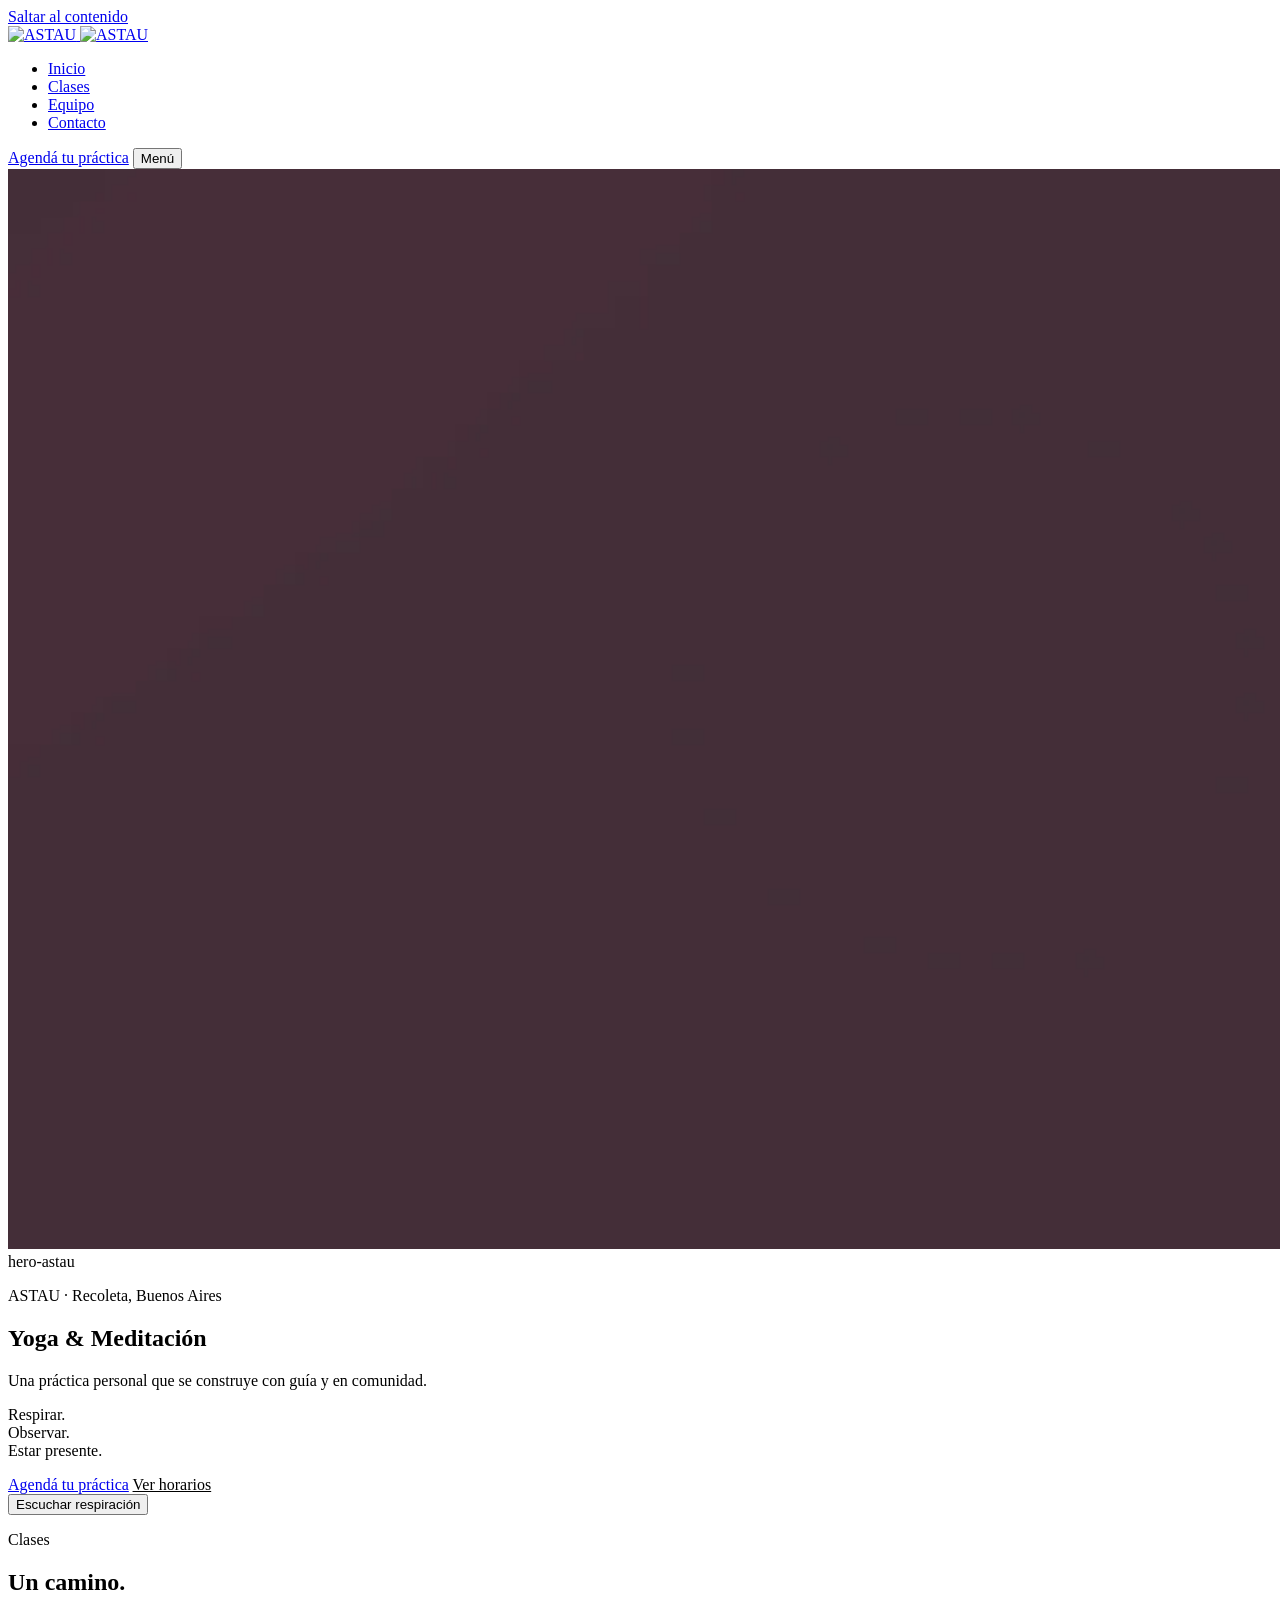
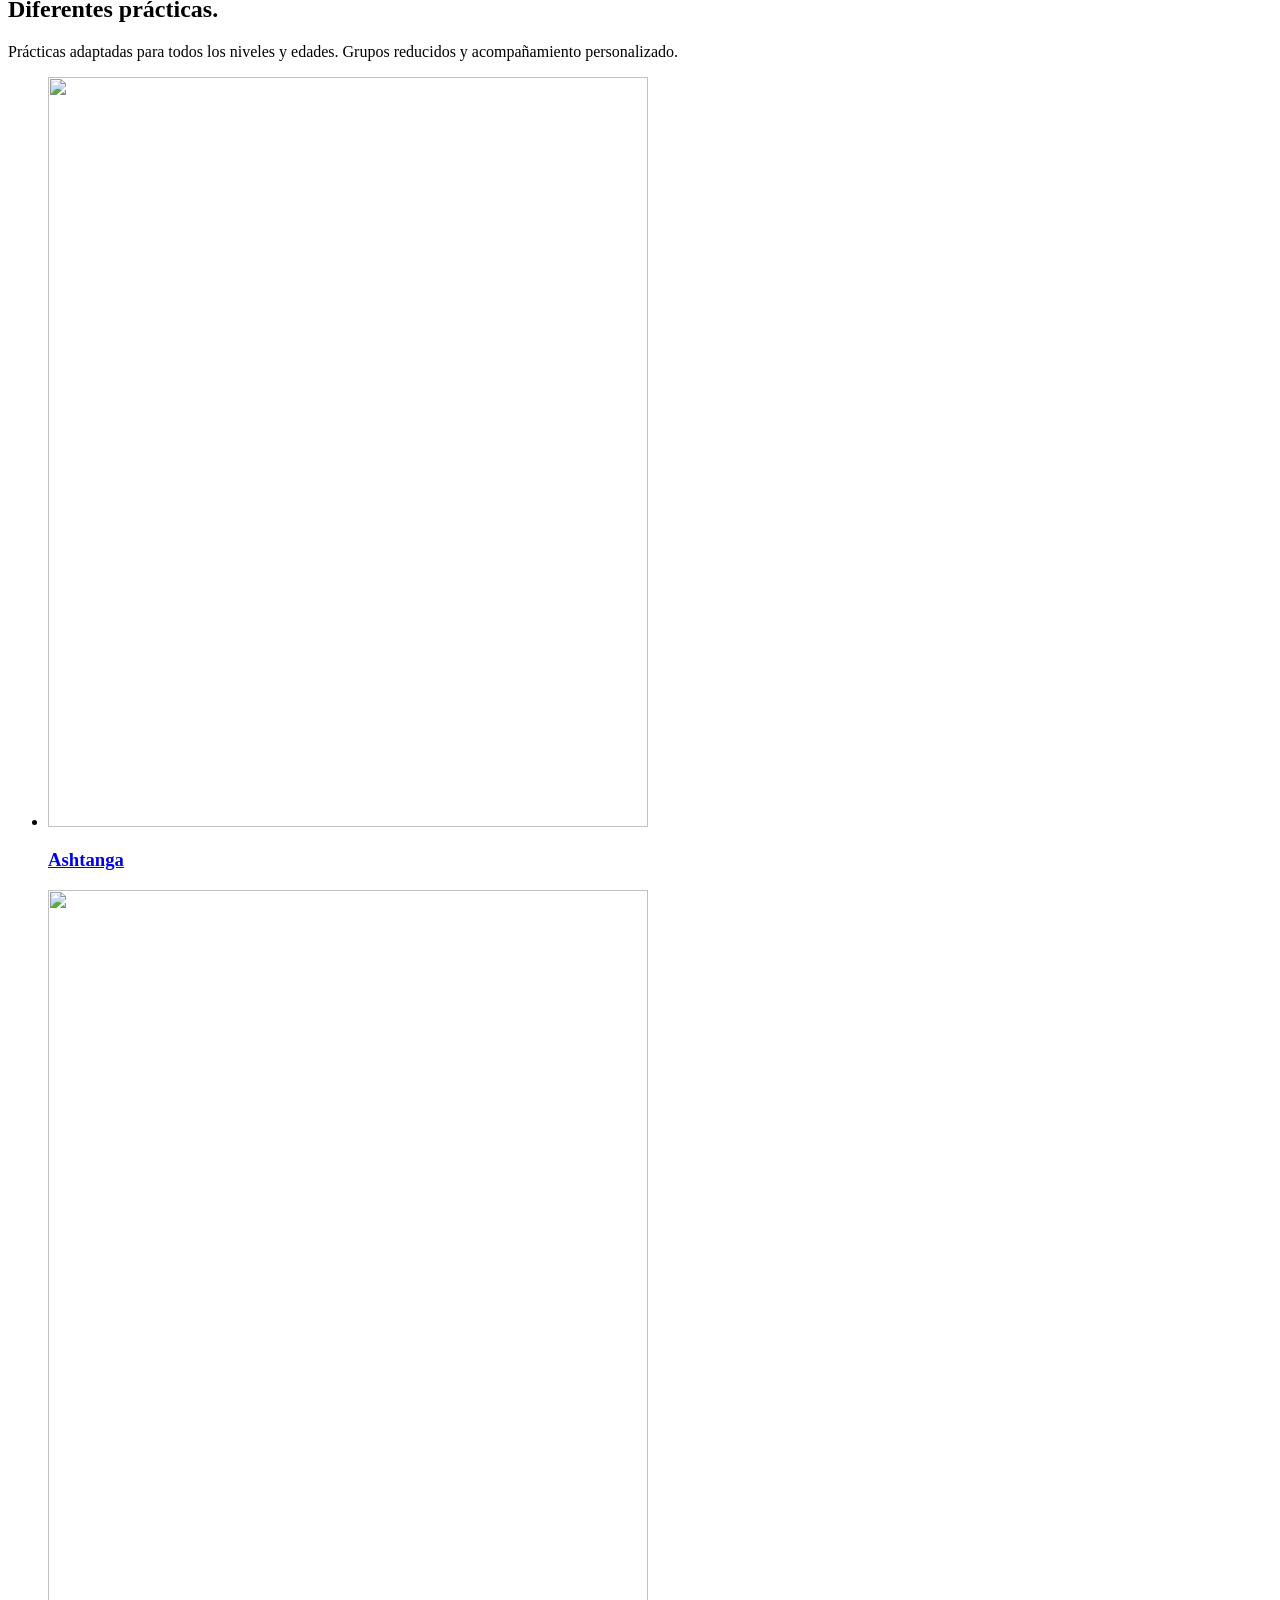
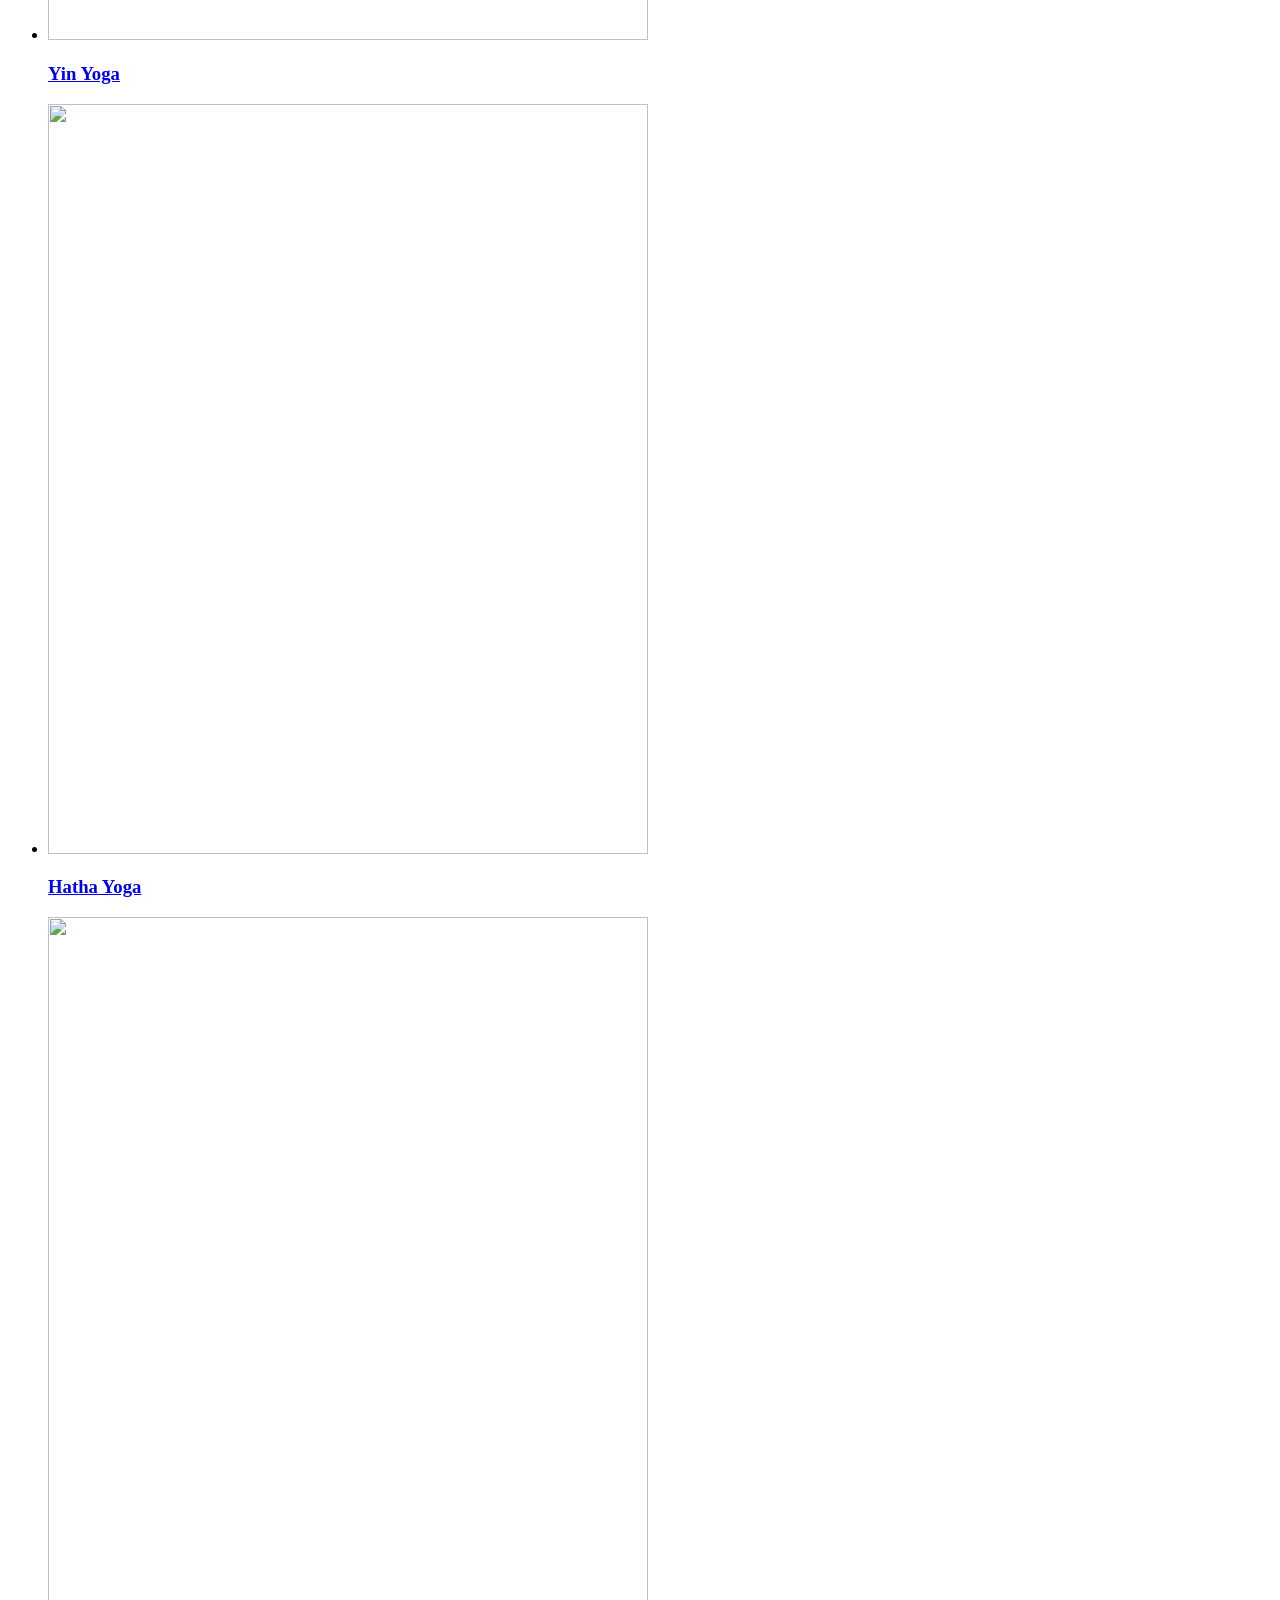
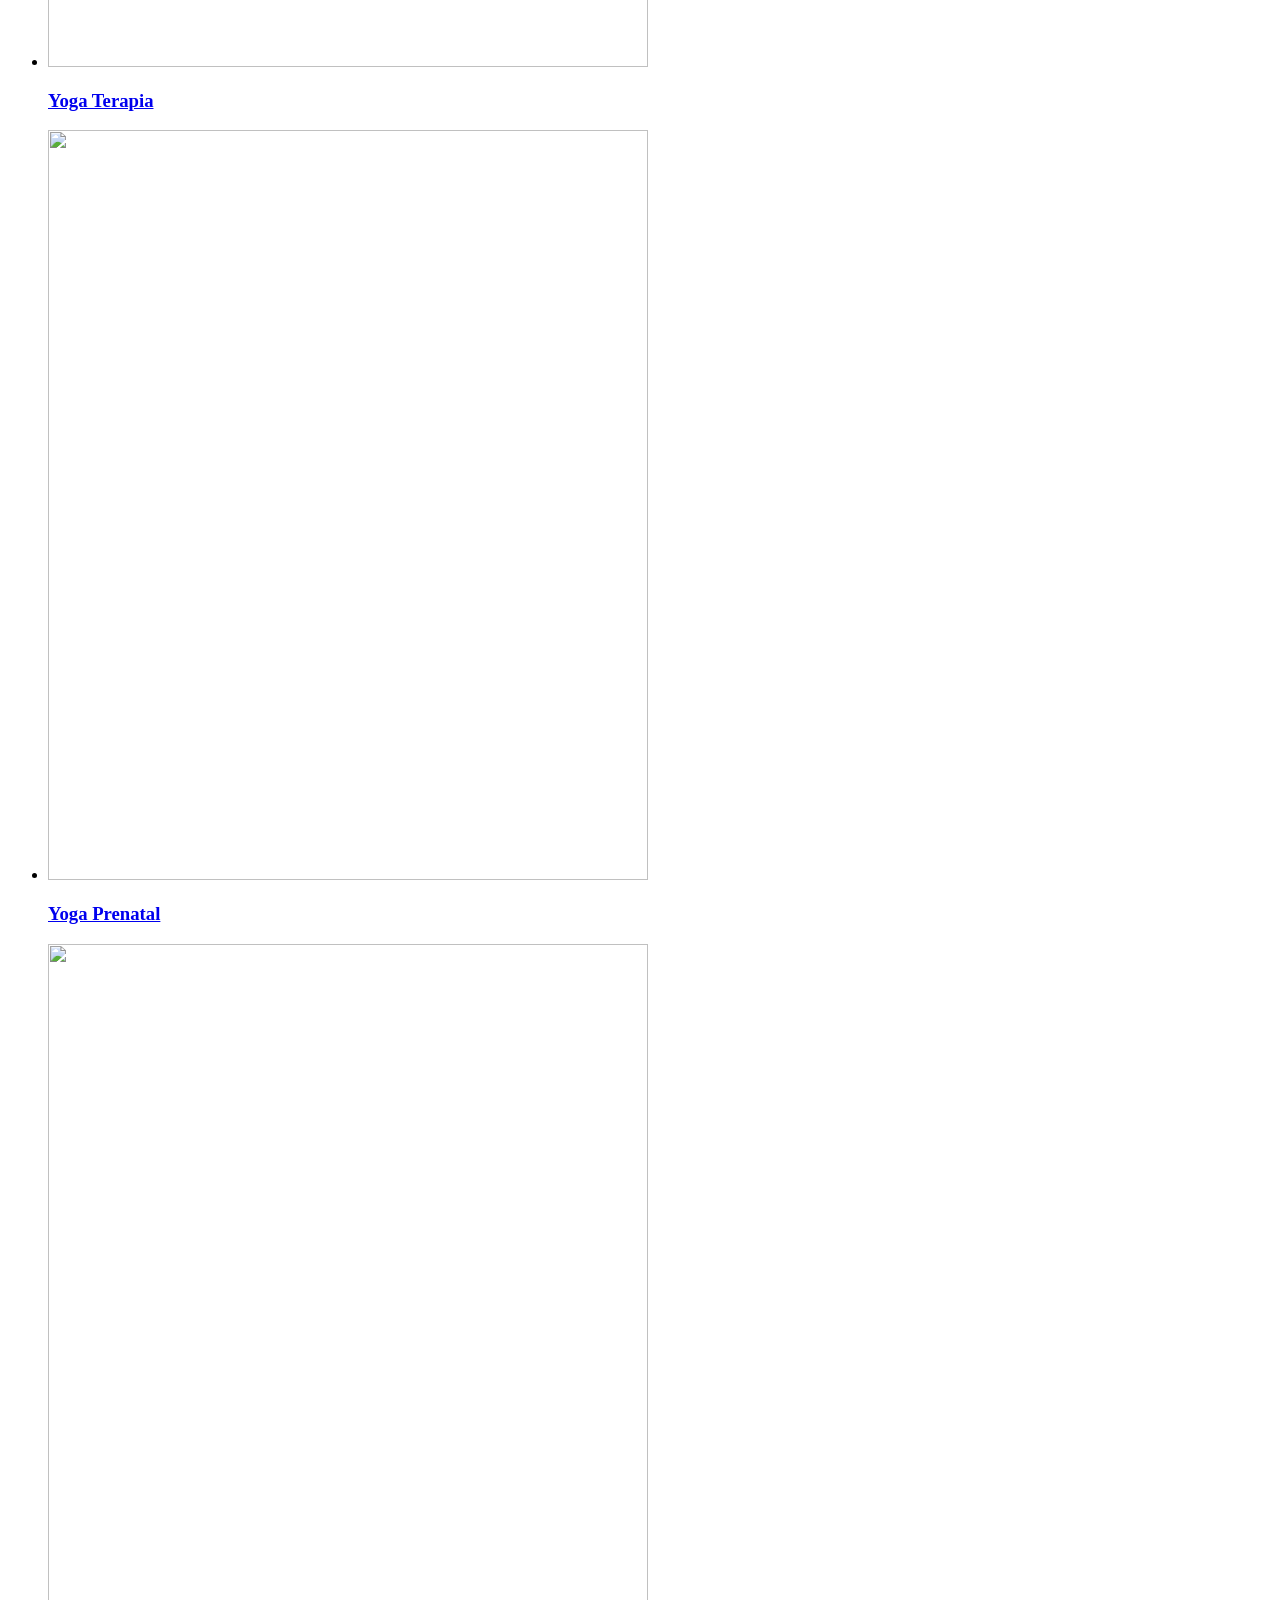
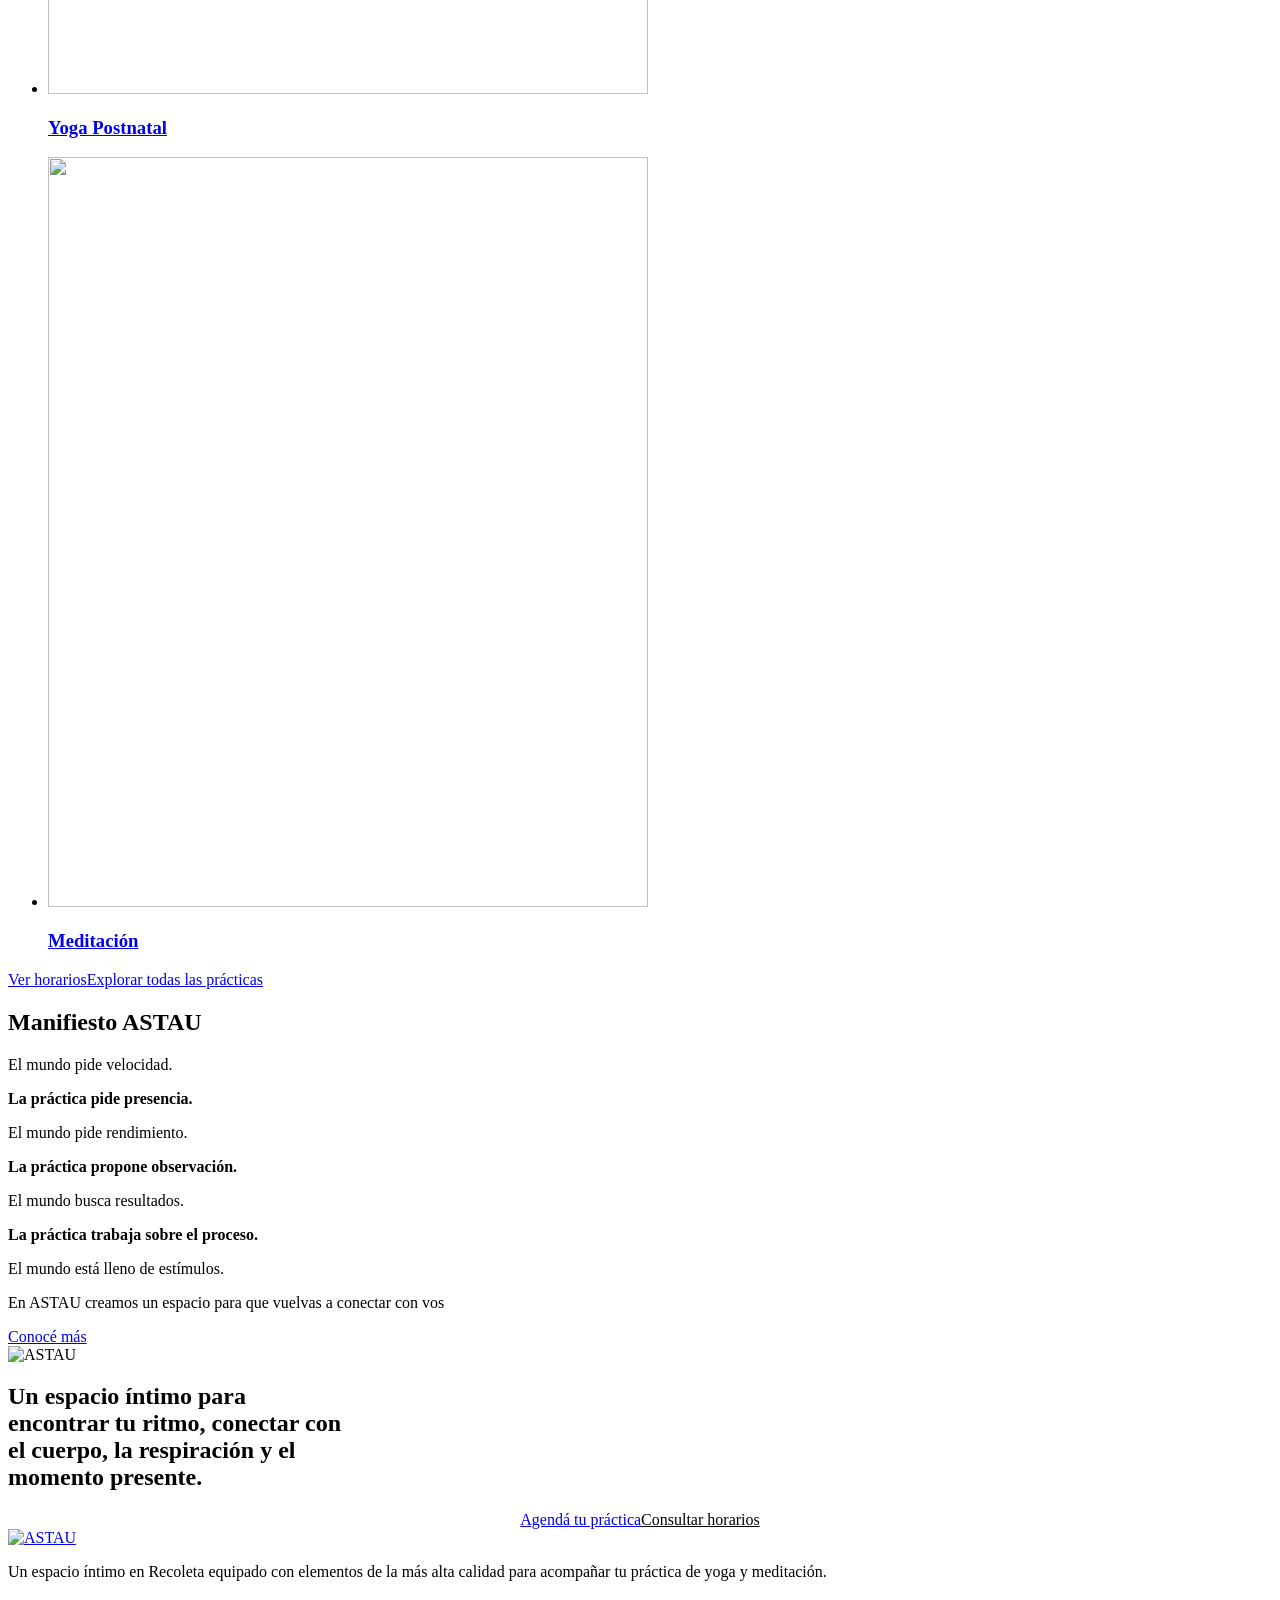
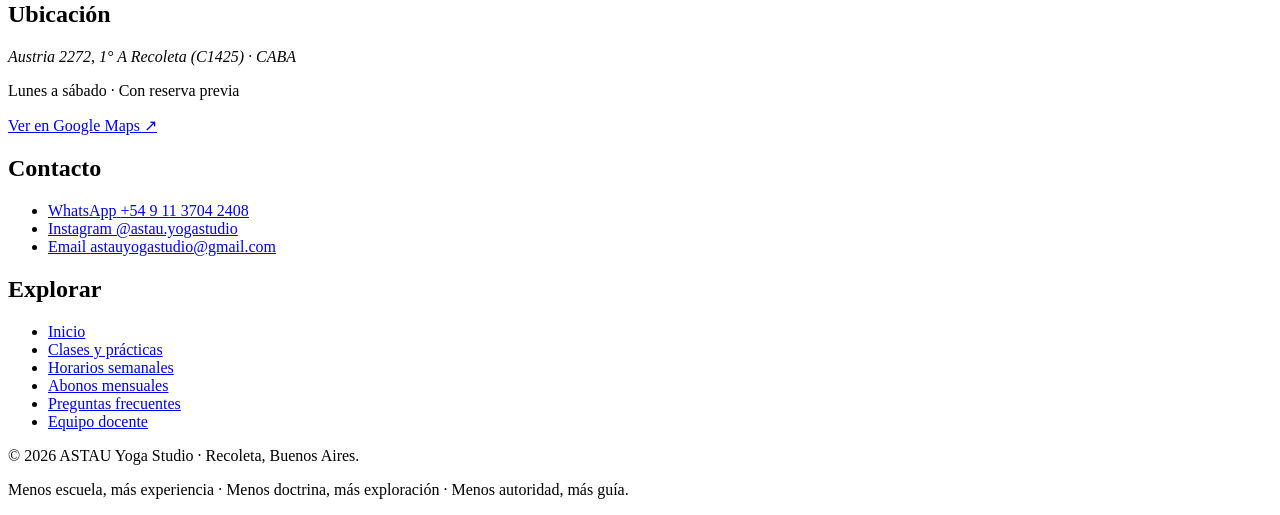
==== commit 58cbe952: "ajustes estilos" ====
--- a/index.html
+++ b/index.html
@@ -20,20 +20,20 @@
   <meta name="twitter:card" content="summary_large_image">
 
   <!-- Iconos y Manifiesto -->
-  <link rel="icon" href="/favicon.svg" type="image/svg+xml">
-  <link rel="manifest" href="/site.webmanifest">
+  <link rel="icon" href="/astau_v2/favicon.svg" type="image/svg+xml">
+  <link rel="manifest" href="/astau_v2/site.webmanifest">
   <meta name="theme-color" content="#EEEAE4">
 
   <!-- Preload recursos críticos (LCP poster y tipografía variable) -->
-  <link rel="preload" href="/assets/fonts/DMSans-Variable.woff2" as="font" type="font/woff2" crossorigin>
-  <link rel="preload" href="/assets/fonts/DMSans-Italic-Variable.woff2" as="font" type="font/woff2" crossorigin>
-  <link rel="preload" href="/assets/img/hero-astau.webp" as="image" type="image/webp" fetchpriority="high">
+  <link rel="preload" href="/astau_v2/assets/fonts/DMSans-Variable.woff2" as="font" type="font/woff2" crossorigin>
+  <link rel="preload" href="/astau_v2/assets/fonts/DMSans-Italic-Variable.woff2" as="font" type="font/woff2" crossorigin>
+  <link rel="preload" href="/astau_v2/assets/img/hero-astau.webp" as="image" type="image/webp" fetchpriority="high">
 
   <!-- Hojas de estilo -->
-  <link rel="stylesheet" href="/assets/css/tokens.css">
-  <link rel="stylesheet" href="/assets/css/base.css">
-  <link rel="stylesheet" href="/assets/css/components.css">
-  <link rel="stylesheet" href="/assets/css/pages.css">
+  <link rel="stylesheet" href="/astau_v2/assets/css/tokens.css">
+  <link rel="stylesheet" href="/astau_v2/assets/css/base.css">
+  <link rel="stylesheet" href="/astau_v2/assets/css/components.css">
+  <link rel="stylesheet" href="/astau_v2/assets/css/pages.css">
 
   <!-- Datos estructurados JSON-LD (SportsActivityLocation + WebSite) -->
   <script type="application/ld+json">
@@ -115,16 +115,16 @@
   <!-- Header -->
   <header class="site-header site-header--hero">
     <div class="container site-header__inner">
-      <a class="site-logo" href="/" aria-label="ASTAU — Inicio">
-        <img class="site-logo__img site-logo__img--color" src="/assets/brand/logo-color.svg" width="90" height="121" alt="ASTAU">
-        <img class="site-logo__img site-logo__img--light" src="/assets/brand/logo-negativo.svg" width="90" height="121" alt="ASTAU">
+      <a class="site-logo" href="/astau_v2/" aria-label="ASTAU — Inicio">
+        <img class="site-logo__img site-logo__img--color" src="/astau_v2/assets/brand/logo-color.svg" width="90" height="121" alt="ASTAU">
+        <img class="site-logo__img site-logo__img--light" src="/astau_v2/assets/brand/logo-negativo.svg" width="90" height="121" alt="ASTAU">
       </a>
 
       <nav class="site-nav" aria-label="Navegación principal">
         <ul class="site-nav__list">
-          <li><a class="site-nav__link" href="/" aria-current="page">Inicio</a></li>
-          <li><a class="site-nav__link" href="/clases/">Clases</a></li>
-          <li><a class="site-nav__link" href="/equipo/">Equipo</a></li>
+          <li><a class="site-nav__link" href="/astau_v2/" aria-current="page">Inicio</a></li>
+          <li><a class="site-nav__link" href="/astau_v2/clases/">Clases</a></li>
+          <li><a class="site-nav__link" href="/astau_v2/equipo/">Equipo</a></li>
           <li><a class="site-nav__link" href="#contacto">Contacto</a></li>
         </ul>
 
@@ -151,9 +151,9 @@
   <div id="mobile-menu" class="mobile-menu" role="dialog" aria-label="Menú de navegación" hidden>
     <nav aria-label="Navegación móvil">
       <ul class="mobile-menu__list">
-        <li><a class="mobile-menu__link" href="/" aria-current="page">Inicio</a></li>
-        <li><a class="mobile-menu__link" href="/clases/">Clases</a></li>
-        <li><a class="mobile-menu__link" href="/equipo/">Equipo</a></li>
+        <li><a class="mobile-menu__link" href="/astau_v2/" aria-current="page">Inicio</a></li>
+        <li><a class="mobile-menu__link" href="/astau_v2/clases/">Clases</a></li>
+        <li><a class="mobile-menu__link" href="/astau_v2/equipo/">Equipo</a></li>
         <li><a class="mobile-menu__link" href="#contacto">Contacto</a></li>
       </ul>
     </nav>
@@ -191,8 +191,8 @@
           playsinline
           aria-hidden="true"
         >
-          <source src="/assets/video/hero-astau.webm" type="video/webm">
-          <source src="/assets/video/hero-astau.mp4" type="video/mp4">
+          <source src="/astau_v2/assets/video/hero-astau.webm" type="video/webm">
+          <source src="/astau_v2/assets/video/hero-astau.mp4" type="video/mp4">
         </video>
         <span class="media__badge" aria-hidden="true">hero-astau</span>
       </div>
@@ -219,7 +219,7 @@
               data-track="clic_whatsapp"
               data-track-location="hero"
             >Agendá tu práctica</a>
-            <a class="btn btn--secondary" style="color: var(--c-bg); border-color: rgb(238 234 228 / 0.6);" href="/clases/#horarios">Ver horarios</a>
+            <a class="btn btn--secondary" style="color: var(--c-bg); border-color: rgb(238 234 228 / 0.6);" href="/astau_v2/clases/#horarios">Ver horarios</a>
           </div>
         </div>
 
@@ -252,57 +252,57 @@
 
         <ul class="practices-cards" data-reveal>
           <li class="practices-card-item">
-            <a class="practice-card-link" href="/clases/#ashtanga" data-track="ver_practica" data-track-practice="Ashtanga">
+            <a class="practice-card-link" href="/astau_v2/clases/#ashtanga" data-track="ver_practica" data-track-practice="Ashtanga">
               <article class="practice-card">
-                <img class="practice-card__img" src="/assets/img/practica-ashtanga.webp" alt="" width="600" height="750" loading="lazy">
+                <img class="practice-card__img" src="/astau_v2/assets/img/practica-ashtanga.webp" alt="" width="600" height="750" loading="lazy">
                 <h3 class="practice-card__title">Ashtanga</h3>
               </article>
             </a>
           </li>
           <li class="practices-card-item">
-            <a class="practice-card-link" href="/clases/#yin-yoga" data-track="ver_practica" data-track-practice="Yin Yoga">
+            <a class="practice-card-link" href="/astau_v2/clases/#yin-yoga" data-track="ver_practica" data-track-practice="Yin Yoga">
               <article class="practice-card">
-                <img class="practice-card__img" src="/assets/img/practica-yin.webp" alt="" width="600" height="750" loading="lazy">
+                <img class="practice-card__img" src="/astau_v2/assets/img/practica-yin.webp" alt="" width="600" height="750" loading="lazy">
                 <h3 class="practice-card__title">Yin Yoga</h3>
               </article>
             </a>
           </li>
           <li class="practices-card-item">
-            <a class="practice-card-link" href="/clases/#hatha-yoga" data-track="ver_practica" data-track-practice="Hatha Yoga">
+            <a class="practice-card-link" href="/astau_v2/clases/#hatha-yoga" data-track="ver_practica" data-track-practice="Hatha Yoga">
               <article class="practice-card">
-                <img class="practice-card__img" src="/assets/img/practica-hatha.webp" alt="" width="600" height="750" loading="lazy">
+                <img class="practice-card__img" src="/astau_v2/assets/img/practica-hatha.webp" alt="" width="600" height="750" loading="lazy">
                 <h3 class="practice-card__title">Hatha Yoga</h3>
               </article>
             </a>
           </li>
           <li class="practices-card-item">
-            <a class="practice-card-link" href="/clases/#yoga-terapia" data-track="ver_practica" data-track-practice="Yoga Terapia">
+            <a class="practice-card-link" href="/astau_v2/clases/#yoga-terapia" data-track="ver_practica" data-track-practice="Yoga Terapia">
               <article class="practice-card">
-                <img class="practice-card__img" src="/assets/img/practica-terapia.webp" alt="" width="600" height="750" loading="lazy">
+                <img class="practice-card__img" src="/astau_v2/assets/img/practica-terapia.webp" alt="" width="600" height="750" loading="lazy">
                 <h3 class="practice-card__title">Yoga Terapia</h3>
               </article>
             </a>
           </li>
           <li class="practices-card-item">
-            <a class="practice-card-link" href="/clases/#yoga-embarazo" data-track="ver_practica" data-track-practice="Yoga & Embarazo">
+            <a class="practice-card-link" href="/astau_v2/clases/#yoga-embarazo" data-track="ver_practica" data-track-practice="Yoga & Embarazo">
               <article class="practice-card">
-                <img class="practice-card__img" src="/assets/img/practica-embarazo.webp" alt="" width="600" height="750" loading="lazy">
+                <img class="practice-card__img" src="/astau_v2/assets/img/practica-embarazo.webp" alt="" width="600" height="750" loading="lazy">
                 <h3 class="practice-card__title">Yoga Prenatal</h3>
               </article>
             </a>
           </li>
           <li class="practices-card-item">
-            <a class="practice-card-link" href="/clases/#yoga-maternidad" data-track="ver_practica" data-track-practice="Yoga & Maternidad">
+            <a class="practice-card-link" href="/astau_v2/clases/#yoga-maternidad" data-track="ver_practica" data-track-practice="Yoga & Maternidad">
               <article class="practice-card">
-                <img class="practice-card__img" src="/assets/img/practica-maternidad.webp" alt="" width="600" height="750" loading="lazy">
+                <img class="practice-card__img" src="/astau_v2/assets/img/practica-maternidad.webp" alt="" width="600" height="750" loading="lazy">
                 <h3 class="practice-card__title">Yoga Postnatal</h3>
               </article>
             </a>
           </li>
           <li class="practices-card-item">
-            <a class="practice-card-link" href="/clases/#meditacion" data-track="ver_practica" data-track-practice="Meditación">
+            <a class="practice-card-link" href="/astau_v2/clases/#meditacion" data-track="ver_practica" data-track-practice="Meditación">
               <article class="practice-card">
-                <img class="practice-card__img" src="/assets/img/practica-meditacion.webp" alt="" width="600" height="750" loading="lazy">
+                <img class="practice-card__img" src="/astau_v2/assets/img/practica-meditacion.webp" alt="" width="600" height="750" loading="lazy">
                 <h3 class="practice-card__title">Meditación</h3>
               </article>
             </a>
@@ -310,8 +310,8 @@
         </ul>
 
         <div style="margin-block-start: var(--s-4); display: flex; flex-wrap: wrap; gap: var(--s-3);" data-reveal>
-          <a class="btn btn--primary" href="/clases/#horarios">Ver horarios</a>
-          <a class="btn btn--secondary" href="/clases/">Explorar todas las prácticas</a>
+          <a class="btn btn--primary" href="/astau_v2/clases/#horarios">Ver horarios</a>
+          <a class="btn btn--secondary" href="/astau_v2/clases/">Explorar todas las prácticas</a>
         </div>
       </div>
     </section>
@@ -344,7 +344,7 @@
             <p class="manifesto__statement">En ASTAU creamos un espacio para que vuelvas a conectar con vos</p>
           </div>
           <div class="manifesto__cta">
-            <a class="link-editorial" href="/equipo/">Conocé más</a>
+            <a class="link-editorial" href="/astau_v2/equipo/">Conocé más</a>
           </div>
         </div>
       </div>
@@ -358,16 +358,16 @@
             <picture>
               <source
                 type="image/avif"
-                srcset="/assets/img/espacio-astau.avif 720w, /assets/img/espacio-astau-2x.avif 1440w"
+                srcset="/astau_v2/assets/img/espacio-astau.avif 720w, /astau_v2/assets/img/espacio-astau-2x.avif 1440w"
                 sizes="(max-width: 1023px) 100vw, 50vw"
               >
               <source
                 type="image/webp"
-                srcset="/assets/img/espacio-astau.webp 720w, /assets/img/espacio-astau-2x.webp 1440w"
+                srcset="/astau_v2/assets/img/espacio-astau.webp 720w, /astau_v2/assets/img/espacio-astau-2x.webp 1440w"
                 sizes="(max-width: 1023px) 100vw, 50vw"
               >
               <img
-                src="/assets/img/espacio-astau.webp"
+                src="/astau_v2/assets/img/espacio-astau.webp"
                 alt="Luz natural sobre el piso de madera en la sala de práctica de ASTAU en Recoleta"
                 width="720"
                 height="480"
@@ -391,7 +391,7 @@
             Porque cada persona es diferente. Cada momento también. Y una misma práctica puede ser una experiencia distinta cada vez. En ASTAU, cada práctica es una experiencia personal.
           </p>
           <div style="margin-block-start: var(--s-2);">
-            <a class="link-editorial" href="/equipo/">Conocé más</a>
+            <a class="link-editorial" href="/astau_v2/equipo/">Conocé más</a>
           </div>
         </div>
       </div>
@@ -415,19 +415,19 @@
               Nuestro equipo guía y acompaña de manera personalizada cada recorrido con atención, cuidado y respeto.
             </p>
             <div style="margin-block-start: var(--s-2);">
-              <a class="link-editorial" href="/equipo/">Conocé al equipo</a>
+              <a class="link-editorial" href="/astau_v2/equipo/">Conocé al equipo</a>
             </div>
           </div>
         </div>
 
         <ul class="home-team__list">
           <li class="home-team__card" data-reveal>
-            <a href="/equipo/#constanza-iselli">
+            <a href="/astau_v2/equipo/#constanza-iselli">
               <figure class="media media--4-5" style="margin-block-end: var(--s-2);">
                 <picture>
-                  <source type="image/avif" srcset="/assets/img/equipo-constanza.avif 520w, /assets/img/equipo-constanza-2x.avif 1040w" sizes="(max-width: 767px) 100vw, 20vw">
-                  <source type="image/webp" srcset="/assets/img/equipo-constanza.webp 520w, /assets/img/equipo-constanza-2x.webp 1040w" sizes="(max-width: 767px) 100vw, 20vw">
-                  <img src="/assets/img/equipo-constanza.webp" alt="Retrato de Constanza Iselli, fundadora y guía de Ashtanga y Meditación en ASTAU" width="520" height="650" loading="lazy">
+                  <source type="image/avif" srcset="/astau_v2/assets/img/equipo-constanza.avif 520w, /astau_v2/assets/img/equipo-constanza-2x.avif 1040w" sizes="(max-width: 767px) 100vw, 20vw">
+                  <source type="image/webp" srcset="/astau_v2/assets/img/equipo-constanza.webp 520w, /astau_v2/assets/img/equipo-constanza-2x.webp 1040w" sizes="(max-width: 767px) 100vw, 20vw">
+                  <img src="/astau_v2/assets/img/equipo-constanza.webp" alt="Retrato de Constanza Iselli, fundadora y guía de Ashtanga y Meditación en ASTAU" width="520" height="650" loading="lazy">
                 </picture>
                 <span class="media__badge" aria-hidden="true">equipo-constanza</span>
               </figure>
@@ -437,12 +437,12 @@
           </li>
 
           <li class="home-team__card" data-reveal style="--reveal-delay: 80ms;">
-            <a href="/equipo/#jesica-doldan">
+            <a href="/astau_v2/equipo/#jesica-doldan">
               <figure class="media media--4-5" style="margin-block-end: var(--s-2);">
                 <picture>
-                  <source type="image/avif" srcset="/assets/img/equipo-jesica.avif 520w, /assets/img/equipo-jesica-2x.avif 1040w" sizes="(max-width: 767px) 100vw, 20vw">
-                  <source type="image/webp" srcset="/assets/img/equipo-jesica.webp 520w, /assets/img/equipo-jesica-2x.webp 1040w" sizes="(max-width: 767px) 100vw, 20vw">
-                  <img src="/assets/img/equipo-jesica.webp" alt="Retrato de Jésica Doldan, guía de Hatha Yoga, Yoga y Embarazo, y Yoga y Maternidad en ASTAU" width="520" height="650" loading="lazy">
+                  <source type="image/avif" srcset="/astau_v2/assets/img/equipo-jesica.avif 520w, /astau_v2/assets/img/equipo-jesica-2x.avif 1040w" sizes="(max-width: 767px) 100vw, 20vw">
+                  <source type="image/webp" srcset="/astau_v2/assets/img/equipo-jesica.webp 520w, /astau_v2/assets/img/equipo-jesica-2x.webp 1040w" sizes="(max-width: 767px) 100vw, 20vw">
+                  <img src="/astau_v2/assets/img/equipo-jesica.webp" alt="Retrato de Jésica Doldan, guía de Hatha Yoga, Yoga y Embarazo, y Yoga y Maternidad en ASTAU" width="520" height="650" loading="lazy">
                 </picture>
                 <span class="media__badge" aria-hidden="true">equipo-jesica</span>
               </figure>
@@ -452,12 +452,12 @@
           </li>
 
           <li class="home-team__card" data-reveal style="--reveal-delay: 160ms;">
-            <a href="/equipo/#lucia-larroude">
+            <a href="/astau_v2/equipo/#lucia-larroude">
               <figure class="media media--4-5" style="margin-block-end: var(--s-2);">
                 <picture>
-                  <source type="image/avif" srcset="/assets/img/equipo-lucia.avif 520w, /assets/img/equipo-lucia-2x.avif 1040w" sizes="(max-width: 767px) 100vw, 20vw">
-                  <source type="image/webp" srcset="/assets/img/equipo-lucia.webp 520w, /assets/img/equipo-lucia-2x.webp 1040w" sizes="(max-width: 767px) 100vw, 20vw">
-                  <img src="/assets/img/equipo-lucia.webp" alt="Retrato de Lucía Larroudé, guía de Yin Yoga y Meditación en ASTAU" width="520" height="650" loading="lazy">
+                  <source type="image/avif" srcset="/astau_v2/assets/img/equipo-lucia.avif 520w, /astau_v2/assets/img/equipo-lucia-2x.avif 1040w" sizes="(max-width: 767px) 100vw, 20vw">
+                  <source type="image/webp" srcset="/astau_v2/assets/img/equipo-lucia.webp 520w, /astau_v2/assets/img/equipo-lucia-2x.webp 1040w" sizes="(max-width: 767px) 100vw, 20vw">
+                  <img src="/astau_v2/assets/img/equipo-lucia.webp" alt="Retrato de Lucía Larroudé, guía de Yin Yoga y Meditación en ASTAU" width="520" height="650" loading="lazy">
                 </picture>
                 <span class="media__badge" aria-hidden="true">equipo-lucia</span>
               </figure>
@@ -467,12 +467,12 @@
           </li>
 
           <li class="home-team__card" data-reveal style="--reveal-delay: 240ms;">
-            <a href="/equipo/#paz-rufino">
+            <a href="/astau_v2/equipo/#paz-rufino">
               <figure class="media media--4-5" style="margin-block-end: var(--s-2);">
                 <picture>
-                  <source type="image/avif" srcset="/assets/img/equipo-paz.avif 520w, /assets/img/equipo-paz-2x.avif 1040w" sizes="(max-width: 767px) 100vw, 20vw">
-                  <source type="image/webp" srcset="/assets/img/equipo-paz.webp 520w, /assets/img/equipo-paz-2x.webp 1040w" sizes="(max-width: 767px) 100vw, 20vw">
-                  <img src="/assets/img/equipo-paz.webp" alt="Retrato de Paz Rufino, guía de Ashtanga en ASTAU" width="520" height="650" loading="lazy">
+                  <source type="image/avif" srcset="/astau_v2/assets/img/equipo-paz.avif 520w, /astau_v2/assets/img/equipo-paz-2x.avif 1040w" sizes="(max-width: 767px) 100vw, 20vw">
+                  <source type="image/webp" srcset="/astau_v2/assets/img/equipo-paz.webp 520w, /astau_v2/assets/img/equipo-paz-2x.webp 1040w" sizes="(max-width: 767px) 100vw, 20vw">
+                  <img src="/astau_v2/assets/img/equipo-paz.webp" alt="Retrato de Paz Rufino, guía de Ashtanga en ASTAU" width="520" height="650" loading="lazy">
                 </picture>
                 <span class="media__badge" aria-hidden="true">equipo-paz</span>
               </figure>
@@ -482,12 +482,12 @@
           </li>
 
           <li class="home-team__card" data-reveal style="--reveal-delay: 320ms;">
-            <a href="/equipo/#melisa-larsen">
+            <a href="/astau_v2/equipo/#melisa-larsen">
               <figure class="media media--4-5" style="margin-block-end: var(--s-2);">
                 <picture>
-                  <source type="image/avif" srcset="/assets/img/equipo-melisa.avif 520w, /assets/img/equipo-melisa-2x.avif 1040w" sizes="(max-width: 767px) 100vw, 20vw">
-                  <source type="image/webp" srcset="/assets/img/equipo-melisa.webp 520w, /assets/img/equipo-melisa-2x.webp 1040w" sizes="(max-width: 767px) 100vw, 20vw">
-                  <img src="/assets/img/equipo-melisa.webp" alt="Retrato de Melisa Larsen, guía de Yoga Terapia en ASTAU" width="520" height="650" loading="lazy">
+                  <source type="image/avif" srcset="/astau_v2/assets/img/equipo-melisa.avif 520w, /astau_v2/assets/img/equipo-melisa-2x.avif 1040w" sizes="(max-width: 767px) 100vw, 20vw">
+                  <source type="image/webp" srcset="/astau_v2/assets/img/equipo-melisa.webp 520w, /astau_v2/assets/img/equipo-melisa-2x.webp 1040w" sizes="(max-width: 767px) 100vw, 20vw">
+                  <img src="/astau_v2/assets/img/equipo-melisa.webp" alt="Retrato de Melisa Larsen, guía de Yoga Terapia en ASTAU" width="520" height="650" loading="lazy">
                 </picture>
                 <span class="media__badge" aria-hidden="true">equipo-melisa</span>
               </figure>
@@ -502,7 +502,7 @@
     <!-- 4. CIERRE A FONDO CIRUELA -->
     <section class="section section--plum theme-plum" aria-labelledby="cierre-titulo">
       <div class="container closing-cta" data-reveal>
-        <img class="closing-cta__logo" src="/assets/brand/logo-negativo.svg" width="110" height="148" alt="ASTAU">
+        <img class="closing-cta__logo" src="/astau_v2/assets/brand/logo-negativo.svg" width="110" height="148" alt="ASTAU">
         <h2 id="cierre-titulo" class="t-quote" style="max-inline-size: 28ch;">
           Un espacio íntimo para encontrar tu ritmo, conectar con el cuerpo, la respiración y el momento presente.
         </h2>
@@ -515,7 +515,7 @@
             data-track="clic_whatsapp"
             data-track-location="cierre"
           >Agendá tu práctica</a>
-          <a class="btn btn--secondary" style="color: var(--c-bg); border-color: rgb(238 234 228 / 0.6);" href="/clases/#horarios">Consultar horarios</a>
+          <a class="btn btn--secondary" style="color: var(--c-bg); border-color: rgb(238 234 228 / 0.6);" href="/astau_v2/clases/#horarios">Consultar horarios</a>
         </div>
       </div>
     </section>
@@ -527,8 +527,8 @@
       <div class="site-footer__top">
         <!-- Columna 1: Marca y Sala -->
         <div class="site-footer__col site-footer__col--brand">
-          <a class="site-footer__logo" href="/" aria-label="ASTAU — Inicio">
-            <img src="/assets/brand/logo-color.svg" width="84" height="113" alt="ASTAU">
+          <a class="site-footer__logo" href="/astau_v2/" aria-label="ASTAU — Inicio">
+            <img src="/astau_v2/assets/brand/logo-color.svg" width="84" height="113" alt="ASTAU">
           </a>
           <p class="site-footer__lead">
             Un espacio íntimo en Recoleta equipado con elementos de la más alta calidad para acompañar tu práctica de yoga y meditación.
@@ -601,12 +601,12 @@
         <div class="site-footer__col">
           <h2 class="site-footer__heading">Explorar</h2>
           <ul class="site-footer__list site-footer__list--nav">
-            <li><a class="site-footer__nav-link" href="/">Inicio</a></li>
-            <li><a class="site-footer__nav-link" href="/clases/">Clases y prácticas</a></li>
-            <li><a class="site-footer__nav-link" href="/clases/#horarios">Horarios semanales</a></li>
-            <li><a class="site-footer__nav-link" href="/clases/#abonos">Abonos mensuales</a></li>
-            <li><a class="site-footer__nav-link" href="/clases/#preguntas">Preguntas frecuentes</a></li>
-            <li><a class="site-footer__nav-link" href="/equipo/">Equipo docente</a></li>
+            <li><a class="site-footer__nav-link" href="/astau_v2/">Inicio</a></li>
+            <li><a class="site-footer__nav-link" href="/astau_v2/clases/">Clases y prácticas</a></li>
+            <li><a class="site-footer__nav-link" href="/astau_v2/clases/#horarios">Horarios semanales</a></li>
+            <li><a class="site-footer__nav-link" href="/astau_v2/clases/#abonos">Abonos mensuales</a></li>
+            <li><a class="site-footer__nav-link" href="/astau_v2/clases/#preguntas">Preguntas frecuentes</a></li>
+            <li><a class="site-footer__nav-link" href="/astau_v2/equipo/">Equipo docente</a></li>
           </ul>
         </div>
       </div>
@@ -618,6 +618,6 @@
     </div>
   </footer>
 
-  <script type="module" src="/assets/js/main.js"></script>
+  <script type="module" src="/astau_v2/assets/js/main.js"></script>
 </body>
 </html>
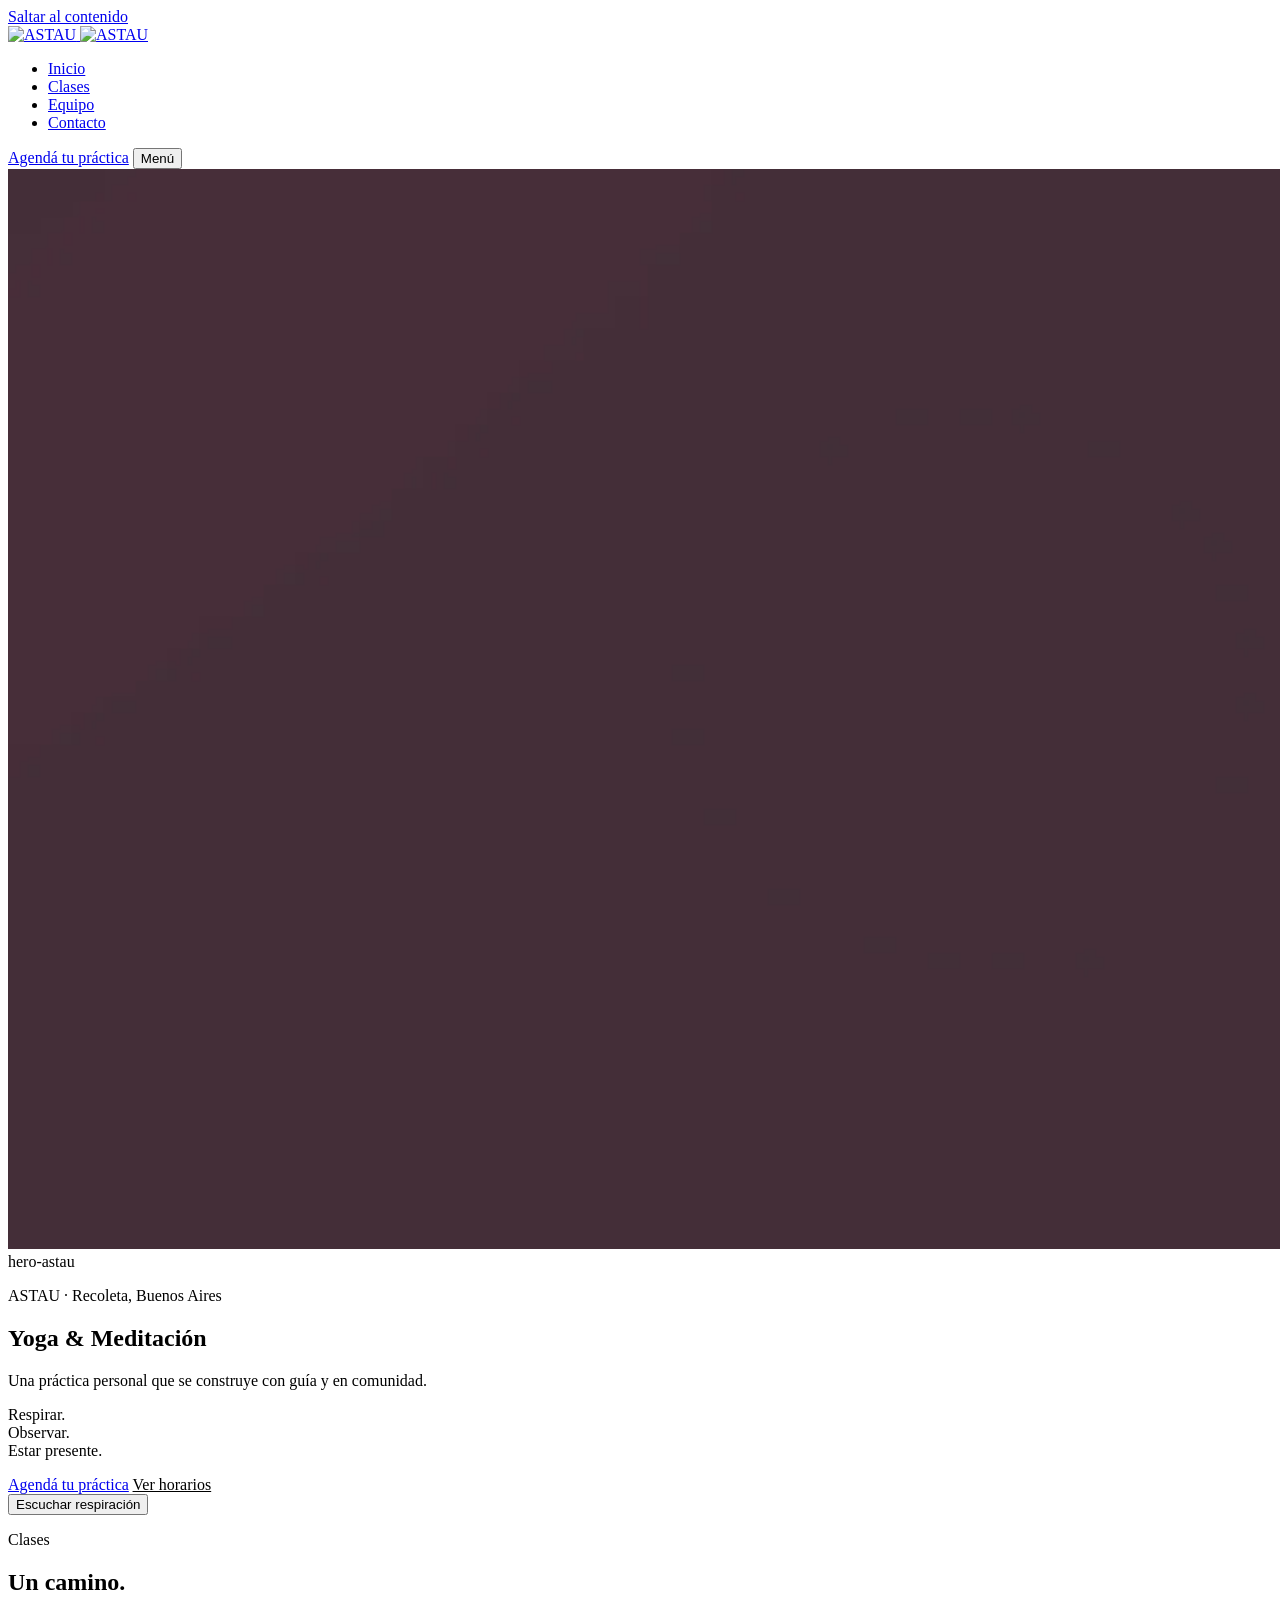
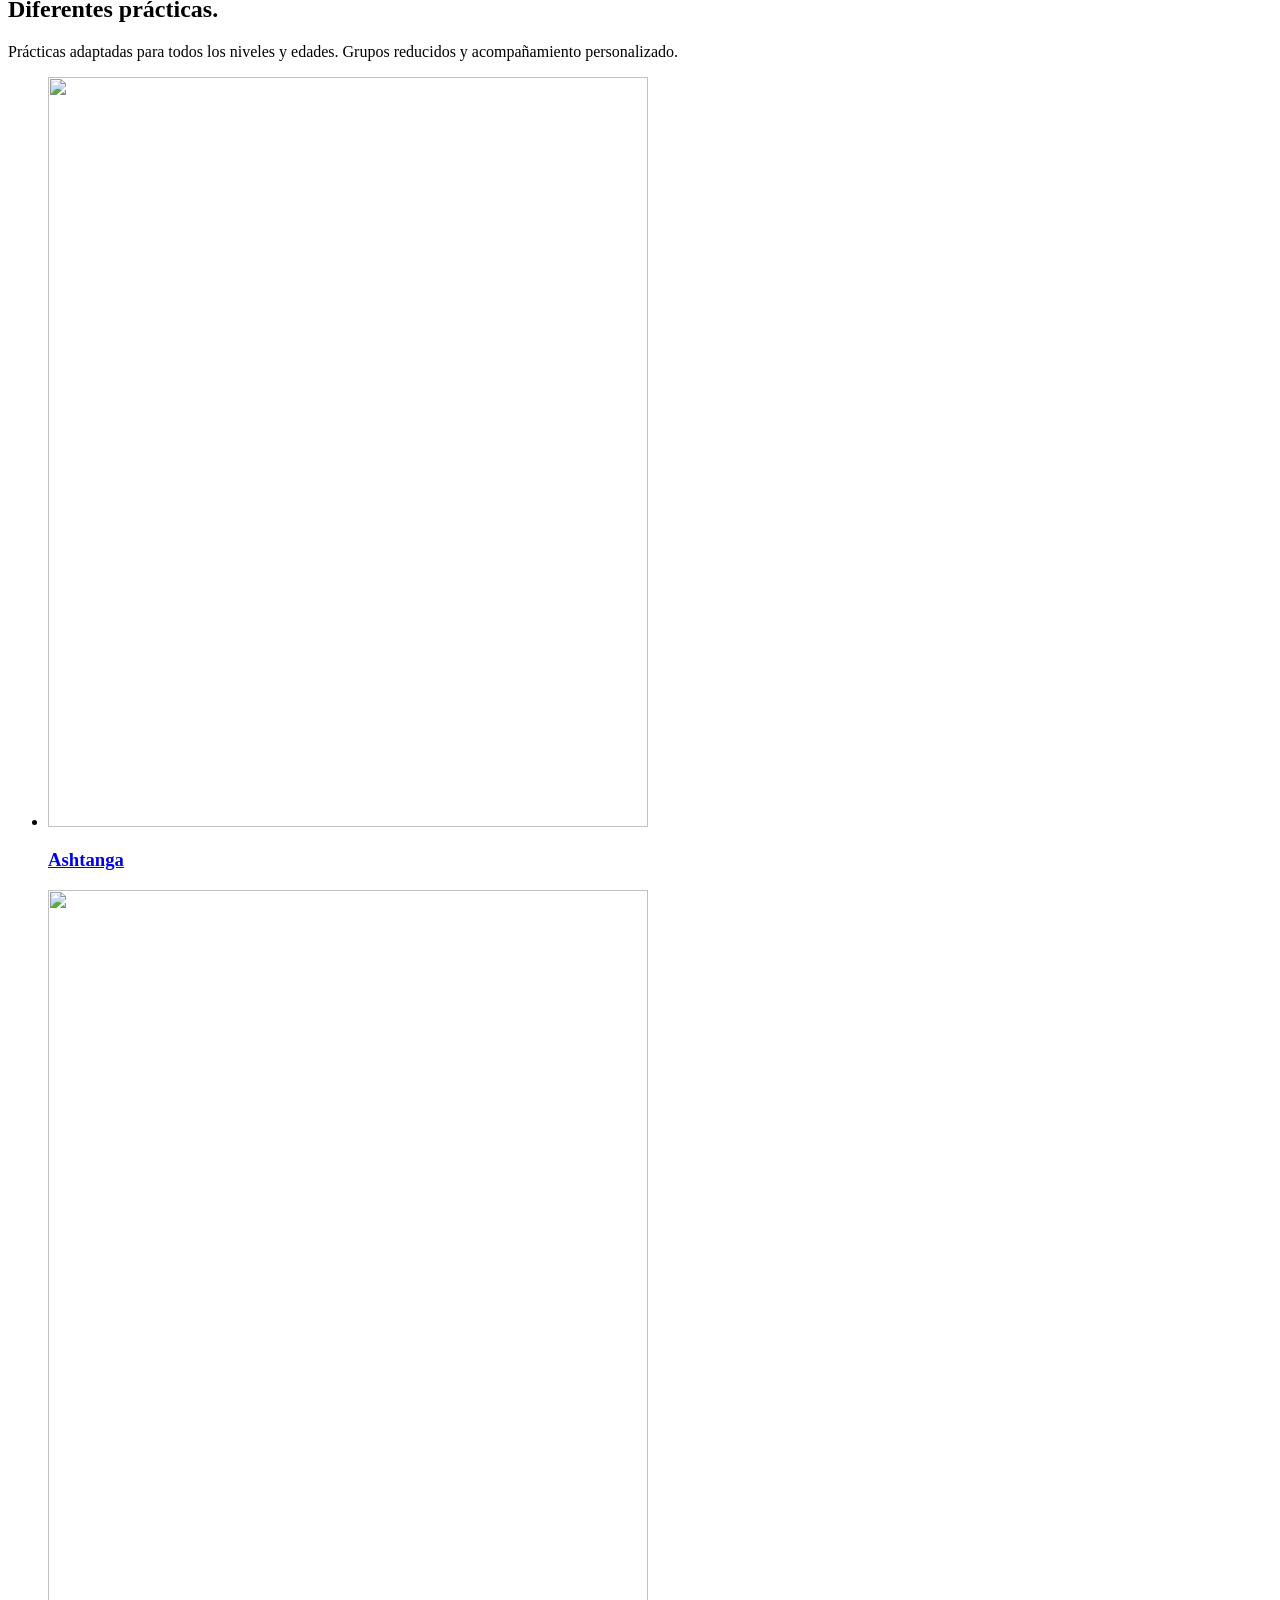
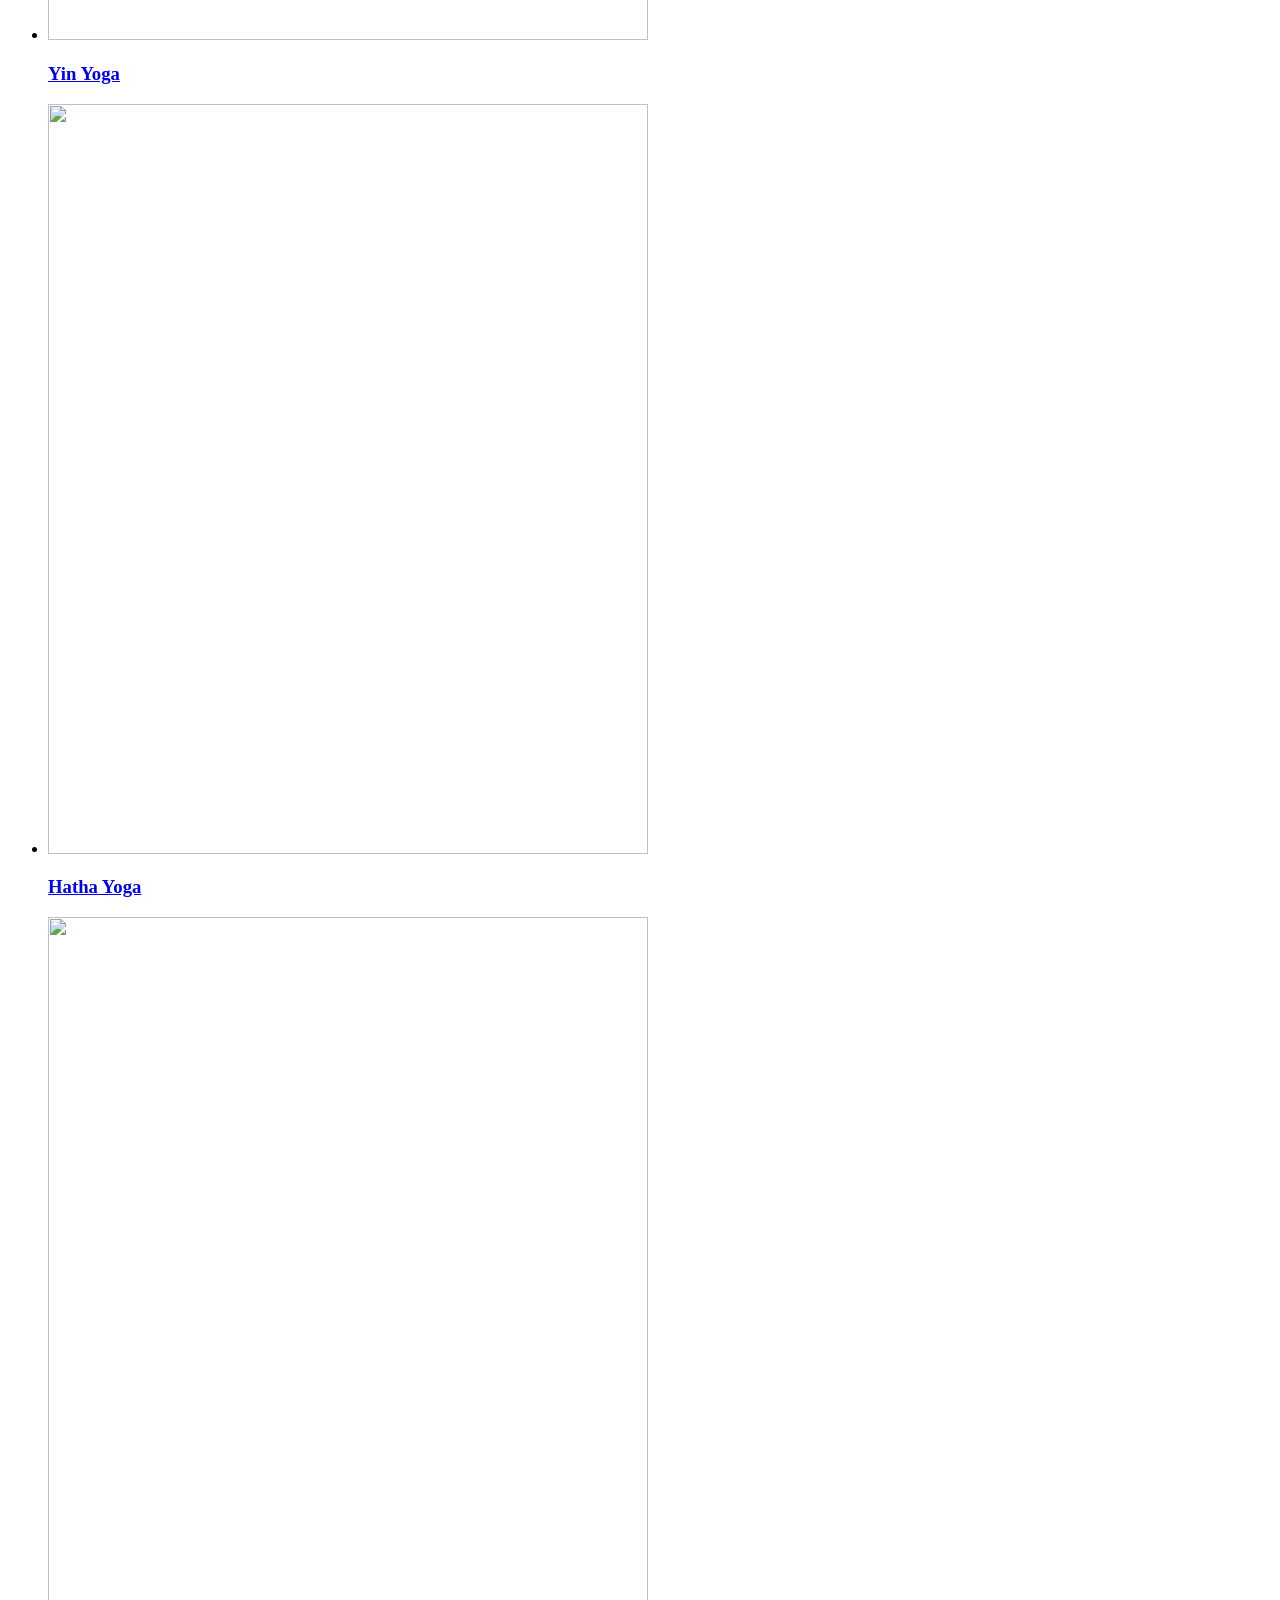
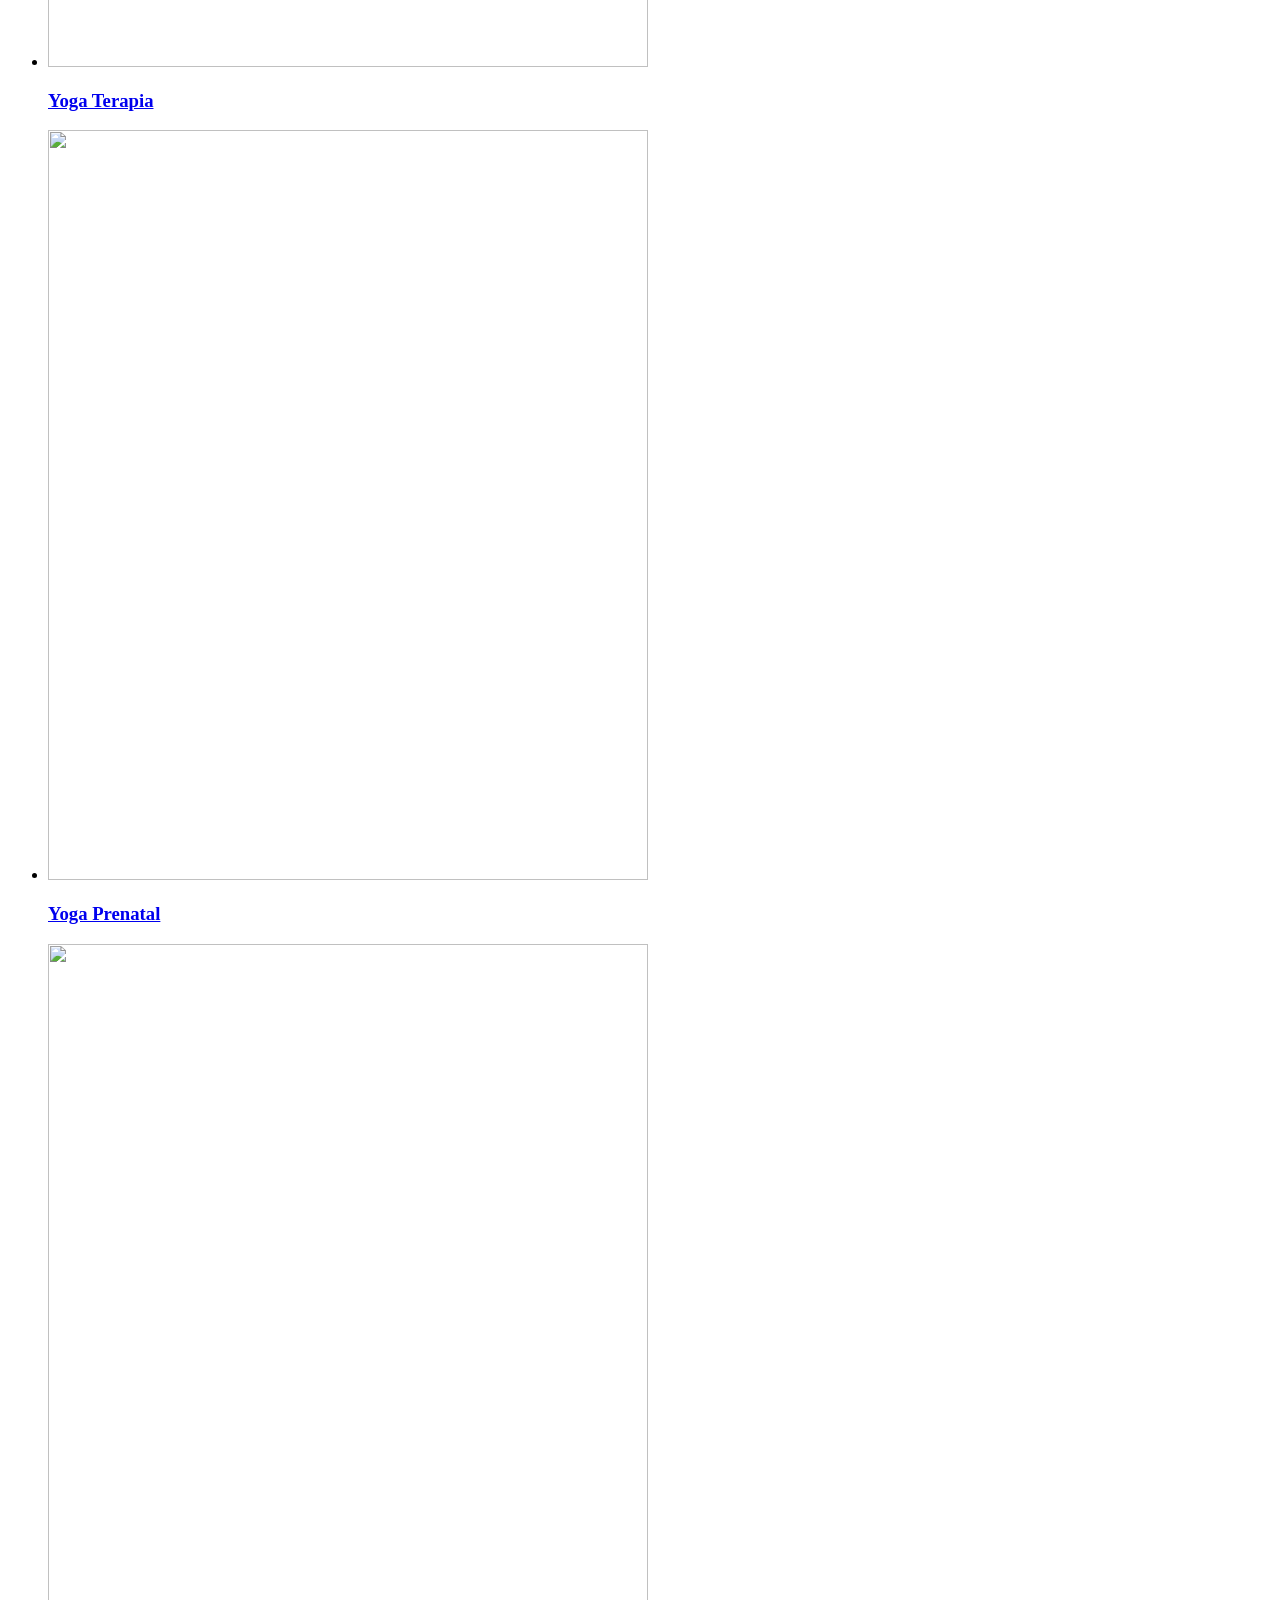
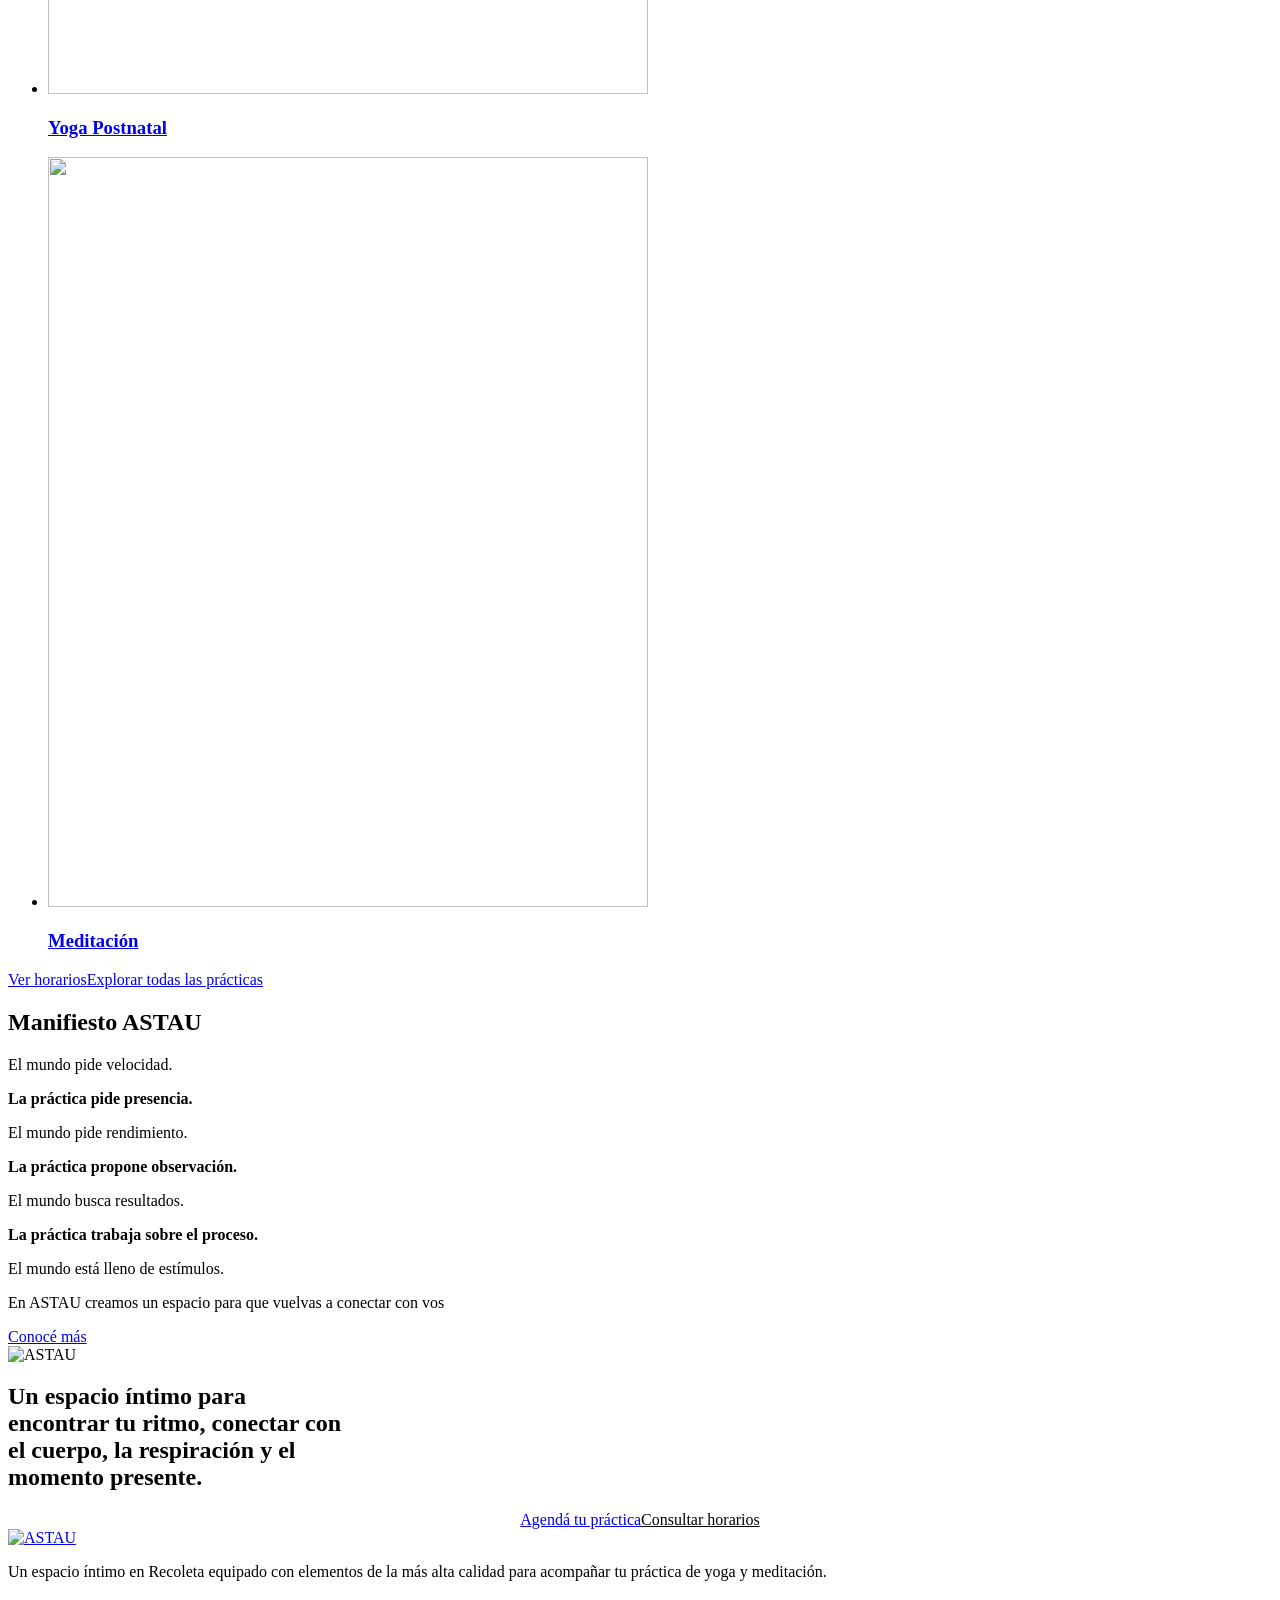
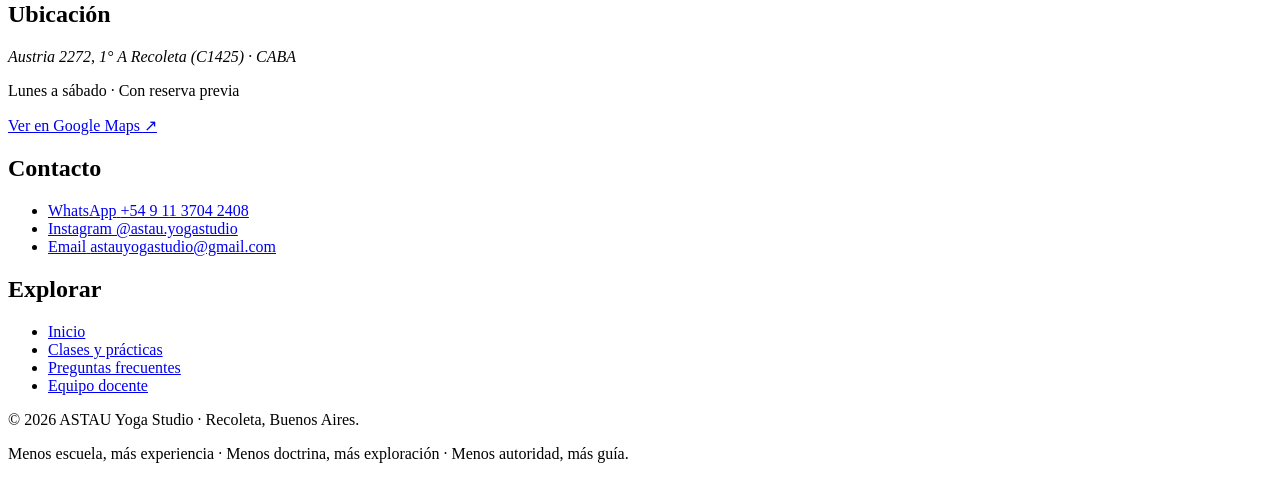
==== commit 17888e82: "ajustes footer" ====
--- a/index.html
+++ b/index.html
@@ -603,8 +603,6 @@
           <ul class="site-footer__list site-footer__list--nav">
             <li><a class="site-footer__nav-link" href="/astau_v2/">Inicio</a></li>
             <li><a class="site-footer__nav-link" href="/astau_v2/clases/">Clases y prácticas</a></li>
-            <li><a class="site-footer__nav-link" href="/astau_v2/clases/#horarios">Horarios semanales</a></li>
-            <li><a class="site-footer__nav-link" href="/astau_v2/clases/#abonos">Abonos mensuales</a></li>
             <li><a class="site-footer__nav-link" href="/astau_v2/clases/#preguntas">Preguntas frecuentes</a></li>
             <li><a class="site-footer__nav-link" href="/astau_v2/equipo/">Equipo docente</a></li>
           </ul>
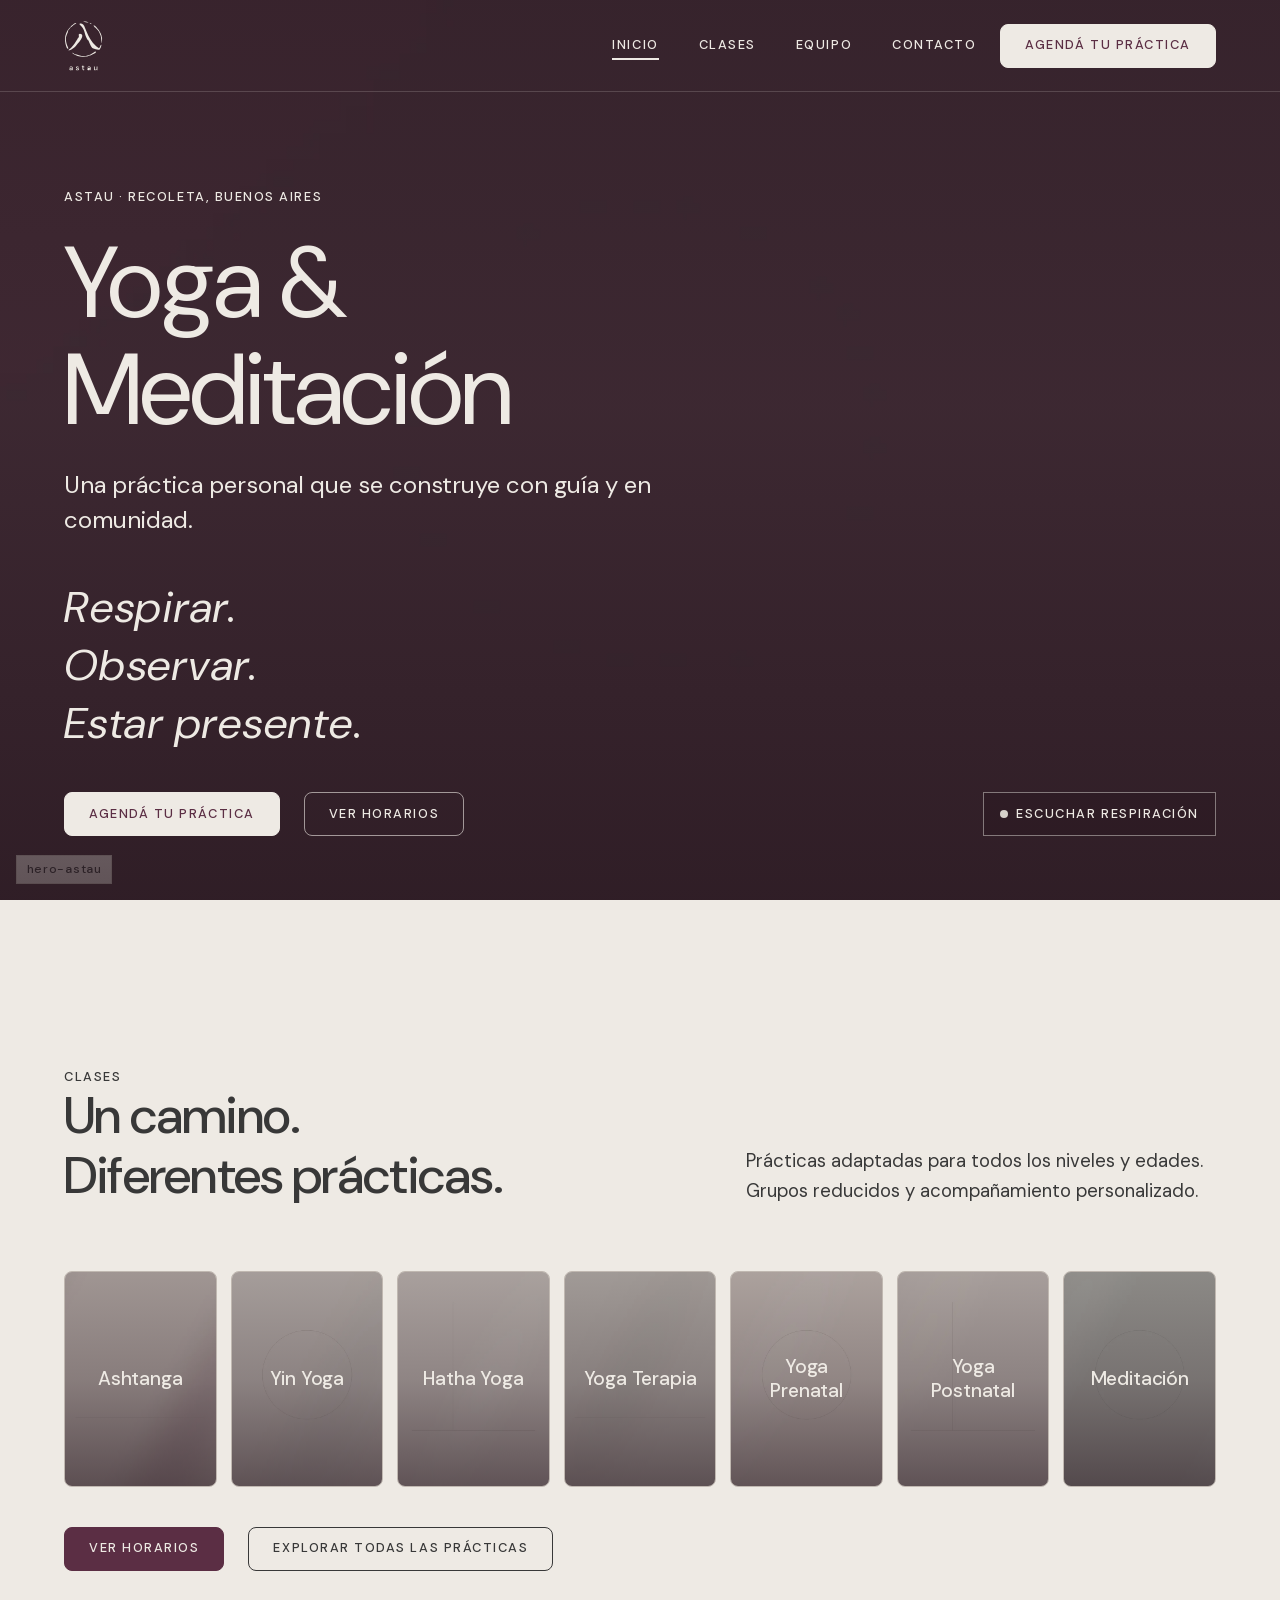
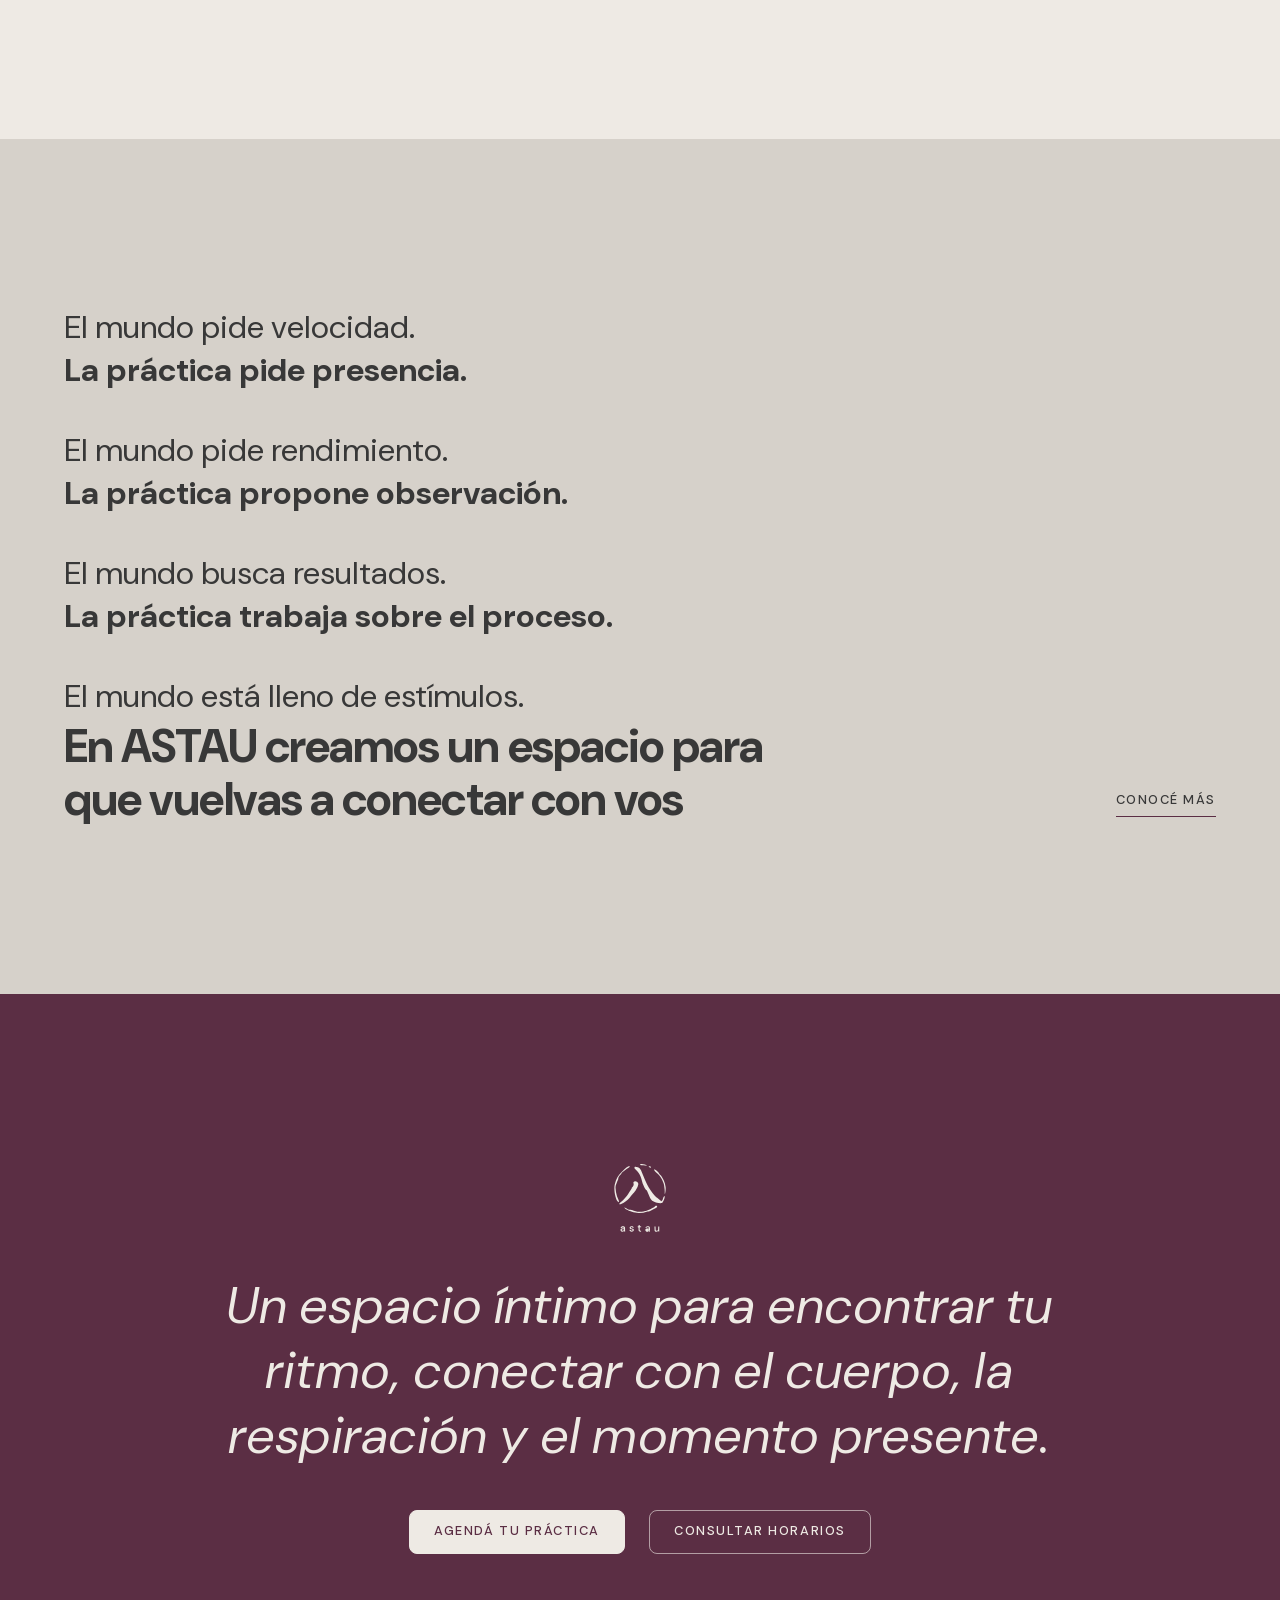
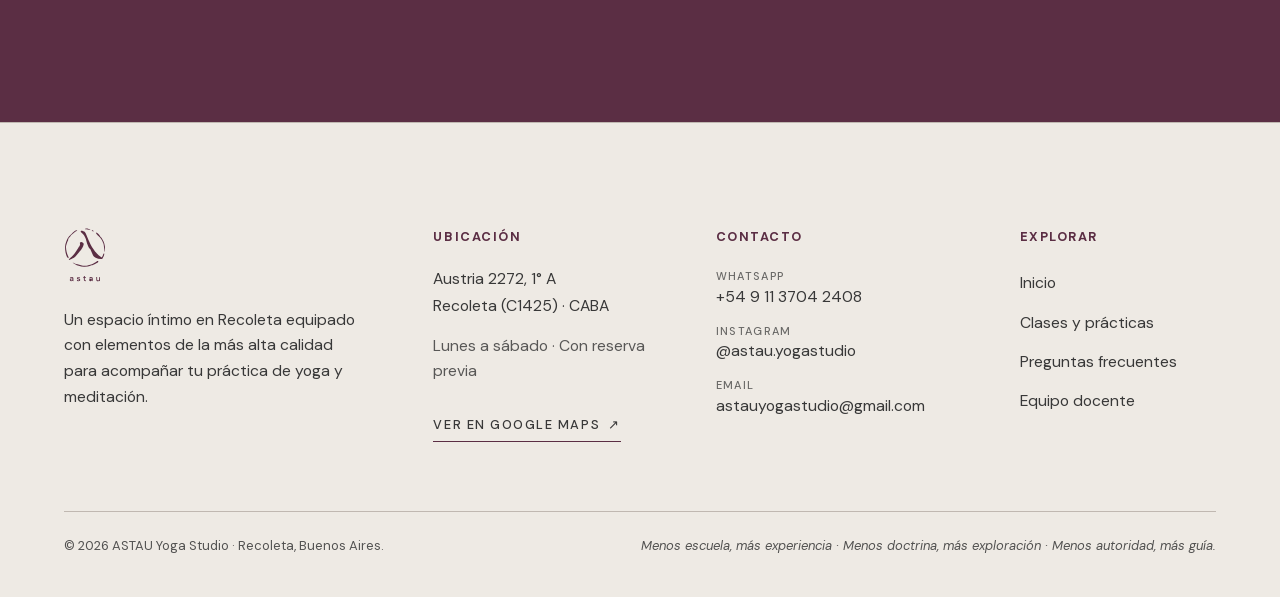
==== commit 2be47117: "ajustes estilos, rutas asstes" ====
--- a/index.html
+++ b/index.html
@@ -20,20 +20,20 @@
   <meta name="twitter:card" content="summary_large_image">
 
   <!-- Iconos y Manifiesto -->
-  <link rel="icon" href="/astau_v2/favicon.svg" type="image/svg+xml">
-  <link rel="manifest" href="/astau_v2/site.webmanifest">
+  <link rel="icon" href="./favicon.svg" type="image/svg+xml">
+  <link rel="manifest" href="./site.webmanifest">
   <meta name="theme-color" content="#EEEAE4">
 
   <!-- Preload recursos críticos (LCP poster y tipografía variable) -->
-  <link rel="preload" href="/astau_v2/assets/fonts/DMSans-Variable.woff2" as="font" type="font/woff2" crossorigin>
-  <link rel="preload" href="/astau_v2/assets/fonts/DMSans-Italic-Variable.woff2" as="font" type="font/woff2" crossorigin>
-  <link rel="preload" href="/astau_v2/assets/img/hero-astau.webp" as="image" type="image/webp" fetchpriority="high">
+  <link rel="preload" href="./assets/fonts/DMSans-Variable.woff2" as="font" type="font/woff2" crossorigin>
+  <link rel="preload" href="./assets/fonts/DMSans-Italic-Variable.woff2" as="font" type="font/woff2" crossorigin>
+  <link rel="preload" href="./assets/img/hero-astau.webp" as="image" type="image/webp" fetchpriority="high">
 
   <!-- Hojas de estilo -->
-  <link rel="stylesheet" href="/astau_v2/assets/css/tokens.css">
-  <link rel="stylesheet" href="/astau_v2/assets/css/base.css">
-  <link rel="stylesheet" href="/astau_v2/assets/css/components.css">
-  <link rel="stylesheet" href="/astau_v2/assets/css/pages.css">
+  <link rel="stylesheet" href="./assets/css/tokens.css">
+  <link rel="stylesheet" href="./assets/css/base.css">
+  <link rel="stylesheet" href="./assets/css/components.css">
+  <link rel="stylesheet" href="./assets/css/pages.css">
 
   <!-- Datos estructurados JSON-LD (SportsActivityLocation + WebSite) -->
   <script type="application/ld+json">
@@ -115,16 +115,16 @@
   <!-- Header -->
   <header class="site-header site-header--hero">
     <div class="container site-header__inner">
-      <a class="site-logo" href="/astau_v2/" aria-label="ASTAU — Inicio">
-        <img class="site-logo__img site-logo__img--color" src="/astau_v2/assets/brand/logo-color.svg" width="90" height="121" alt="ASTAU">
-        <img class="site-logo__img site-logo__img--light" src="/astau_v2/assets/brand/logo-negativo.svg" width="90" height="121" alt="ASTAU">
+      <a class="site-logo" href="./" aria-label="ASTAU — Inicio">
+        <img class="site-logo__img site-logo__img--color" src="./assets/brand/logo-color.svg" width="90" height="121" alt="ASTAU">
+        <img class="site-logo__img site-logo__img--light" src="./assets/brand/logo-negativo.svg" width="90" height="121" alt="ASTAU">
       </a>
 
       <nav class="site-nav" aria-label="Navegación principal">
         <ul class="site-nav__list">
-          <li><a class="site-nav__link" href="/astau_v2/" aria-current="page">Inicio</a></li>
-          <li><a class="site-nav__link" href="/astau_v2/clases/">Clases</a></li>
-          <li><a class="site-nav__link" href="/astau_v2/equipo/">Equipo</a></li>
+          <li><a class="site-nav__link" href="./" aria-current="page">Inicio</a></li>
+          <li><a class="site-nav__link" href="./clases/">Clases</a></li>
+          <li><a class="site-nav__link" href="./equipo/">Equipo</a></li>
           <li><a class="site-nav__link" href="#contacto">Contacto</a></li>
         </ul>
 
@@ -151,9 +151,9 @@
   <div id="mobile-menu" class="mobile-menu" role="dialog" aria-label="Menú de navegación" hidden>
     <nav aria-label="Navegación móvil">
       <ul class="mobile-menu__list">
-        <li><a class="mobile-menu__link" href="/astau_v2/" aria-current="page">Inicio</a></li>
-        <li><a class="mobile-menu__link" href="/astau_v2/clases/">Clases</a></li>
-        <li><a class="mobile-menu__link" href="/astau_v2/equipo/">Equipo</a></li>
+        <li><a class="mobile-menu__link" href="./" aria-current="page">Inicio</a></li>
+        <li><a class="mobile-menu__link" href="./clases/">Clases</a></li>
+        <li><a class="mobile-menu__link" href="./equipo/">Equipo</a></li>
         <li><a class="mobile-menu__link" href="#contacto">Contacto</a></li>
       </ul>
     </nav>
@@ -184,15 +184,15 @@
           id="hero-video"
           width="1920"
           height="1080"
-          poster="/assets/img/hero-astau.webp"
+          poster="assets/img/hero-astau.webp"
           preload="none"
           loop
           muted
           playsinline
           aria-hidden="true"
         >
-          <source src="/astau_v2/assets/video/hero-astau.webm" type="video/webm">
-          <source src="/astau_v2/assets/video/hero-astau.mp4" type="video/mp4">
+          <source src="./assets/video/hero-astau.webm" type="video/webm">
+          <source src="./assets/video/hero-astau.mp4" type="video/mp4">
         </video>
         <span class="media__badge" aria-hidden="true">hero-astau</span>
       </div>
@@ -205,9 +205,9 @@
           <p class="hero__Lead">Una práctica personal que se construye con guía y en comunidad.</p>
 
           <p class="hero__mantra">
-            Respirar.<br>
-            Observar.<br>
-            Estar presente.
+            <span class="hero__mantra-line">Respirar.</span>
+            <span class="hero__mantra-line">Observar.</span>
+            <span class="hero__mantra-line">Estar presente.</span>
           </p>
 
           <div class="hero__actions">
@@ -219,7 +219,7 @@
               data-track="clic_whatsapp"
               data-track-location="hero"
             >Agendá tu práctica</a>
-            <a class="btn btn--secondary" style="color: var(--c-bg); border-color: rgb(238 234 228 / 0.6);" href="/astau_v2/clases/#horarios">Ver horarios</a>
+            <a class="btn btn--secondary" style="color: var(--c-bg); border-color: rgb(238 234 228 / 0.6);" href="./clases/#horarios">Ver horarios</a>
           </div>
         </div>
 
@@ -252,57 +252,57 @@
 
         <ul class="practices-cards" data-reveal>
           <li class="practices-card-item">
-            <a class="practice-card-link" href="/astau_v2/clases/#ashtanga" data-track="ver_practica" data-track-practice="Ashtanga">
+            <a class="practice-card-link" href="./clases/#ashtanga" data-track="ver_practica" data-track-practice="Ashtanga">
               <article class="practice-card">
-                <img class="practice-card__img" src="/astau_v2/assets/img/practica-ashtanga.webp" alt="" width="600" height="750" loading="lazy">
+                <img class="practice-card__img" src="./assets/img/practica-ashtanga.webp" alt="" width="600" height="750" loading="lazy">
                 <h3 class="practice-card__title">Ashtanga</h3>
               </article>
             </a>
           </li>
           <li class="practices-card-item">
-            <a class="practice-card-link" href="/astau_v2/clases/#yin-yoga" data-track="ver_practica" data-track-practice="Yin Yoga">
+            <a class="practice-card-link" href="./clases/#yin-yoga" data-track="ver_practica" data-track-practice="Yin Yoga">
               <article class="practice-card">
-                <img class="practice-card__img" src="/astau_v2/assets/img/practica-yin.webp" alt="" width="600" height="750" loading="lazy">
+                <img class="practice-card__img" src="./assets/img/practica-yin.webp" alt="" width="600" height="750" loading="lazy">
                 <h3 class="practice-card__title">Yin Yoga</h3>
               </article>
             </a>
           </li>
           <li class="practices-card-item">
-            <a class="practice-card-link" href="/astau_v2/clases/#hatha-yoga" data-track="ver_practica" data-track-practice="Hatha Yoga">
+            <a class="practice-card-link" href="./clases/#hatha-yoga" data-track="ver_practica" data-track-practice="Hatha Yoga">
               <article class="practice-card">
-                <img class="practice-card__img" src="/astau_v2/assets/img/practica-hatha.webp" alt="" width="600" height="750" loading="lazy">
+                <img class="practice-card__img" src="./assets/img/practica-hatha.webp" alt="" width="600" height="750" loading="lazy">
                 <h3 class="practice-card__title">Hatha Yoga</h3>
               </article>
             </a>
           </li>
           <li class="practices-card-item">
-            <a class="practice-card-link" href="/astau_v2/clases/#yoga-terapia" data-track="ver_practica" data-track-practice="Yoga Terapia">
+            <a class="practice-card-link" href="./clases/#yoga-terapia" data-track="ver_practica" data-track-practice="Yoga Terapia">
               <article class="practice-card">
-                <img class="practice-card__img" src="/astau_v2/assets/img/practica-terapia.webp" alt="" width="600" height="750" loading="lazy">
+                <img class="practice-card__img" src="./assets/img/practica-terapia.webp" alt="" width="600" height="750" loading="lazy">
                 <h3 class="practice-card__title">Yoga Terapia</h3>
               </article>
             </a>
           </li>
           <li class="practices-card-item">
-            <a class="practice-card-link" href="/astau_v2/clases/#yoga-embarazo" data-track="ver_practica" data-track-practice="Yoga & Embarazo">
+            <a class="practice-card-link" href="./clases/#yoga-embarazo" data-track="ver_practica" data-track-practice="Yoga & Embarazo">
               <article class="practice-card">
-                <img class="practice-card__img" src="/astau_v2/assets/img/practica-embarazo.webp" alt="" width="600" height="750" loading="lazy">
+                <img class="practice-card__img" src="./assets/img/practica-embarazo.webp" alt="" width="600" height="750" loading="lazy">
                 <h3 class="practice-card__title">Yoga Prenatal</h3>
               </article>
             </a>
           </li>
           <li class="practices-card-item">
-            <a class="practice-card-link" href="/astau_v2/clases/#yoga-maternidad" data-track="ver_practica" data-track-practice="Yoga & Maternidad">
+            <a class="practice-card-link" href="./clases/#yoga-maternidad" data-track="ver_practica" data-track-practice="Yoga & Maternidad">
               <article class="practice-card">
-                <img class="practice-card__img" src="/astau_v2/assets/img/practica-maternidad.webp" alt="" width="600" height="750" loading="lazy">
+                <img class="practice-card__img" src="./assets/img/practica-maternidad.webp" alt="" width="600" height="750" loading="lazy">
                 <h3 class="practice-card__title">Yoga Postnatal</h3>
               </article>
             </a>
           </li>
           <li class="practices-card-item">
-            <a class="practice-card-link" href="/astau_v2/clases/#meditacion" data-track="ver_practica" data-track-practice="Meditación">
+            <a class="practice-card-link" href="./clases/#meditacion" data-track="ver_practica" data-track-practice="Meditación">
               <article class="practice-card">
-                <img class="practice-card__img" src="/astau_v2/assets/img/practica-meditacion.webp" alt="" width="600" height="750" loading="lazy">
+                <img class="practice-card__img" src="./assets/img/practica-meditacion.webp" alt="" width="600" height="750" loading="lazy">
                 <h3 class="practice-card__title">Meditación</h3>
               </article>
             </a>
@@ -310,8 +310,8 @@
         </ul>
 
         <div style="margin-block-start: var(--s-4); display: flex; flex-wrap: wrap; gap: var(--s-3);" data-reveal>
-          <a class="btn btn--primary" href="/astau_v2/clases/#horarios">Ver horarios</a>
-          <a class="btn btn--secondary" href="/astau_v2/clases/">Explorar todas las prácticas</a>
+          <a class="btn btn--primary" href="./clases/#horarios">Ver horarios</a>
+          <a class="btn btn--secondary" href="./clases/">Explorar todas las prácticas</a>
         </div>
       </div>
     </section>
@@ -322,29 +322,29 @@
         <h2 id="manifiesto-titulo" class="sr-only">Manifiesto ASTAU</h2>
 
         <div class="manifesto__pairs">
-          <div class="manifesto__pair" data-reveal>
+          <div class="manifesto__pair" data-reveal style="--reveal-delay: 100ms;">
             <p class="manifesto__world">El mundo pide velocidad.</p>
             <p class="manifesto__practice"><strong>La práctica pide presencia.</strong></p>
           </div>
 
-          <div class="manifesto__pair" data-reveal>
+          <div class="manifesto__pair" data-reveal style="--reveal-delay: 500ms;">
             <p class="manifesto__world">El mundo pide rendimiento.</p>
             <p class="manifesto__practice"><strong>La práctica propone observación.</strong></p>
           </div>
 
-          <div class="manifesto__pair" data-reveal>
+          <div class="manifesto__pair" data-reveal style="--reveal-delay: 850ms;">
             <p class="manifesto__world">El mundo busca resultados.</p>
             <p class="manifesto__practice"><strong>La práctica trabaja sobre el proceso.</strong></p>
           </div>
         </div>
 
-        <div class="manifesto__closing" data-reveal>
+        <div class="manifesto__closing" data-reveal style="--reveal-delay: 1200ms;">
           <div class="manifesto__final">
             <p class="manifesto__world">El mundo está lleno de estímulos.</p>
             <p class="manifesto__statement">En ASTAU creamos un espacio para que vuelvas a conectar con vos</p>
           </div>
           <div class="manifesto__cta">
-            <a class="link-editorial" href="/astau_v2/equipo/">Conocé más</a>
+            <a class="link-editorial" href="./equipo/">Conocé más</a>
           </div>
         </div>
       </div>
@@ -358,16 +358,16 @@
             <picture>
               <source
                 type="image/avif"
-                srcset="/astau_v2/assets/img/espacio-astau.avif 720w, /astau_v2/assets/img/espacio-astau-2x.avif 1440w"
+                srcset="./assets/img/espacio-astau.avif 720w, ./assets/img/espacio-astau-2x.avif 1440w"
                 sizes="(max-width: 1023px) 100vw, 50vw"
               >
               <source
                 type="image/webp"
-                srcset="/astau_v2/assets/img/espacio-astau.webp 720w, /astau_v2/assets/img/espacio-astau-2x.webp 1440w"
+                srcset="./assets/img/espacio-astau.webp 720w, ./assets/img/espacio-astau-2x.webp 1440w"
                 sizes="(max-width: 1023px) 100vw, 50vw"
               >
               <img
-                src="/astau_v2/assets/img/espacio-astau.webp"
+                src="./assets/img/espacio-astau.webp"
                 alt="Luz natural sobre el piso de madera en la sala de práctica de ASTAU en Recoleta"
                 width="720"
                 height="480"
@@ -391,7 +391,7 @@
             Porque cada persona es diferente. Cada momento también. Y una misma práctica puede ser una experiencia distinta cada vez. En ASTAU, cada práctica es una experiencia personal.
           </p>
           <div style="margin-block-start: var(--s-2);">
-            <a class="link-editorial" href="/astau_v2/equipo/">Conocé más</a>
+            <a class="link-editorial" href="./equipo/">Conocé más</a>
           </div>
         </div>
       </div>
@@ -415,19 +415,19 @@
               Nuestro equipo guía y acompaña de manera personalizada cada recorrido con atención, cuidado y respeto.
             </p>
             <div style="margin-block-start: var(--s-2);">
-              <a class="link-editorial" href="/astau_v2/equipo/">Conocé al equipo</a>
+              <a class="link-editorial" href="./equipo/">Conocé al equipo</a>
             </div>
           </div>
         </div>
 
         <ul class="home-team__list">
           <li class="home-team__card" data-reveal>
-            <a href="/astau_v2/equipo/#constanza-iselli">
+            <a href="./equipo/#constanza-iselli">
               <figure class="media media--4-5" style="margin-block-end: var(--s-2);">
                 <picture>
-                  <source type="image/avif" srcset="/astau_v2/assets/img/equipo-constanza.avif 520w, /astau_v2/assets/img/equipo-constanza-2x.avif 1040w" sizes="(max-width: 767px) 100vw, 20vw">
-                  <source type="image/webp" srcset="/astau_v2/assets/img/equipo-constanza.webp 520w, /astau_v2/assets/img/equipo-constanza-2x.webp 1040w" sizes="(max-width: 767px) 100vw, 20vw">
-                  <img src="/astau_v2/assets/img/equipo-constanza.webp" alt="Retrato de Constanza Iselli, fundadora y guía de Ashtanga y Meditación en ASTAU" width="520" height="650" loading="lazy">
+                  <source type="image/avif" srcset="./assets/img/equipo-constanza.avif 520w, ./assets/img/equipo-constanza-2x.avif 1040w" sizes="(max-width: 767px) 100vw, 20vw">
+                  <source type="image/webp" srcset="./assets/img/equipo-constanza.webp 520w, ./assets/img/equipo-constanza-2x.webp 1040w" sizes="(max-width: 767px) 100vw, 20vw">
+                  <img src="./assets/img/equipo-constanza.webp" alt="Retrato de Constanza Iselli, fundadora y guía de Ashtanga y Meditación en ASTAU" width="520" height="650" loading="lazy">
                 </picture>
                 <span class="media__badge" aria-hidden="true">equipo-constanza</span>
               </figure>
@@ -437,12 +437,12 @@
           </li>
 
           <li class="home-team__card" data-reveal style="--reveal-delay: 80ms;">
-            <a href="/astau_v2/equipo/#jesica-doldan">
+            <a href="./equipo/#jesica-doldan">
               <figure class="media media--4-5" style="margin-block-end: var(--s-2);">
                 <picture>
-                  <source type="image/avif" srcset="/astau_v2/assets/img/equipo-jesica.avif 520w, /astau_v2/assets/img/equipo-jesica-2x.avif 1040w" sizes="(max-width: 767px) 100vw, 20vw">
-                  <source type="image/webp" srcset="/astau_v2/assets/img/equipo-jesica.webp 520w, /astau_v2/assets/img/equipo-jesica-2x.webp 1040w" sizes="(max-width: 767px) 100vw, 20vw">
-                  <img src="/astau_v2/assets/img/equipo-jesica.webp" alt="Retrato de Jésica Doldan, guía de Hatha Yoga, Yoga y Embarazo, y Yoga y Maternidad en ASTAU" width="520" height="650" loading="lazy">
+                  <source type="image/avif" srcset="./assets/img/equipo-jesica.avif 520w, ./assets/img/equipo-jesica-2x.avif 1040w" sizes="(max-width: 767px) 100vw, 20vw">
+                  <source type="image/webp" srcset="./assets/img/equipo-jesica.webp 520w, ./assets/img/equipo-jesica-2x.webp 1040w" sizes="(max-width: 767px) 100vw, 20vw">
+                  <img src="./assets/img/equipo-jesica.webp" alt="Retrato de Jésica Doldan, guía de Hatha Yoga, Yoga y Embarazo, y Yoga y Maternidad en ASTAU" width="520" height="650" loading="lazy">
                 </picture>
                 <span class="media__badge" aria-hidden="true">equipo-jesica</span>
               </figure>
@@ -452,12 +452,12 @@
           </li>
 
           <li class="home-team__card" data-reveal style="--reveal-delay: 160ms;">
-            <a href="/astau_v2/equipo/#lucia-larroude">
+            <a href="./equipo/#lucia-larroude">
               <figure class="media media--4-5" style="margin-block-end: var(--s-2);">
                 <picture>
-                  <source type="image/avif" srcset="/astau_v2/assets/img/equipo-lucia.avif 520w, /astau_v2/assets/img/equipo-lucia-2x.avif 1040w" sizes="(max-width: 767px) 100vw, 20vw">
-                  <source type="image/webp" srcset="/astau_v2/assets/img/equipo-lucia.webp 520w, /astau_v2/assets/img/equipo-lucia-2x.webp 1040w" sizes="(max-width: 767px) 100vw, 20vw">
-                  <img src="/astau_v2/assets/img/equipo-lucia.webp" alt="Retrato de Lucía Larroudé, guía de Yin Yoga y Meditación en ASTAU" width="520" height="650" loading="lazy">
+                  <source type="image/avif" srcset="./assets/img/equipo-lucia.avif 520w, ./assets/img/equipo-lucia-2x.avif 1040w" sizes="(max-width: 767px) 100vw, 20vw">
+                  <source type="image/webp" srcset="./assets/img/equipo-lucia.webp 520w, ./assets/img/equipo-lucia-2x.webp 1040w" sizes="(max-width: 767px) 100vw, 20vw">
+                  <img src="./assets/img/equipo-lucia.webp" alt="Retrato de Lucía Larroudé, guía de Yin Yoga y Meditación en ASTAU" width="520" height="650" loading="lazy">
                 </picture>
                 <span class="media__badge" aria-hidden="true">equipo-lucia</span>
               </figure>
@@ -467,12 +467,12 @@
           </li>
 
           <li class="home-team__card" data-reveal style="--reveal-delay: 240ms;">
-            <a href="/astau_v2/equipo/#paz-rufino">
+            <a href="./equipo/#paz-rufino">
               <figure class="media media--4-5" style="margin-block-end: var(--s-2);">
                 <picture>
-                  <source type="image/avif" srcset="/astau_v2/assets/img/equipo-paz.avif 520w, /astau_v2/assets/img/equipo-paz-2x.avif 1040w" sizes="(max-width: 767px) 100vw, 20vw">
-                  <source type="image/webp" srcset="/astau_v2/assets/img/equipo-paz.webp 520w, /astau_v2/assets/img/equipo-paz-2x.webp 1040w" sizes="(max-width: 767px) 100vw, 20vw">
-                  <img src="/astau_v2/assets/img/equipo-paz.webp" alt="Retrato de Paz Rufino, guía de Ashtanga en ASTAU" width="520" height="650" loading="lazy">
+                  <source type="image/avif" srcset="./assets/img/equipo-paz.avif 520w, ./assets/img/equipo-paz-2x.avif 1040w" sizes="(max-width: 767px) 100vw, 20vw">
+                  <source type="image/webp" srcset="./assets/img/equipo-paz.webp 520w, ./assets/img/equipo-paz-2x.webp 1040w" sizes="(max-width: 767px) 100vw, 20vw">
+                  <img src="./assets/img/equipo-paz.webp" alt="Retrato de Paz Rufino, guía de Ashtanga en ASTAU" width="520" height="650" loading="lazy">
                 </picture>
                 <span class="media__badge" aria-hidden="true">equipo-paz</span>
               </figure>
@@ -482,12 +482,12 @@
           </li>
 
           <li class="home-team__card" data-reveal style="--reveal-delay: 320ms;">
-            <a href="/astau_v2/equipo/#melisa-larsen">
+            <a href="./equipo/#melisa-larsen">
               <figure class="media media--4-5" style="margin-block-end: var(--s-2);">
                 <picture>
-                  <source type="image/avif" srcset="/astau_v2/assets/img/equipo-melisa.avif 520w, /astau_v2/assets/img/equipo-melisa-2x.avif 1040w" sizes="(max-width: 767px) 100vw, 20vw">
-                  <source type="image/webp" srcset="/astau_v2/assets/img/equipo-melisa.webp 520w, /astau_v2/assets/img/equipo-melisa-2x.webp 1040w" sizes="(max-width: 767px) 100vw, 20vw">
-                  <img src="/astau_v2/assets/img/equipo-melisa.webp" alt="Retrato de Melisa Larsen, guía de Yoga Terapia en ASTAU" width="520" height="650" loading="lazy">
+                  <source type="image/avif" srcset="./assets/img/equipo-melisa.avif 520w, ./assets/img/equipo-melisa-2x.avif 1040w" sizes="(max-width: 767px) 100vw, 20vw">
+                  <source type="image/webp" srcset="./assets/img/equipo-melisa.webp 520w, ./assets/img/equipo-melisa-2x.webp 1040w" sizes="(max-width: 767px) 100vw, 20vw">
+                  <img src="./assets/img/equipo-melisa.webp" alt="Retrato de Melisa Larsen, guía de Yoga Terapia en ASTAU" width="520" height="650" loading="lazy">
                 </picture>
                 <span class="media__badge" aria-hidden="true">equipo-melisa</span>
               </figure>
@@ -502,7 +502,7 @@
     <!-- 4. CIERRE A FONDO CIRUELA -->
     <section class="section section--plum theme-plum" aria-labelledby="cierre-titulo">
       <div class="container closing-cta" data-reveal>
-        <img class="closing-cta__logo" src="/astau_v2/assets/brand/logo-negativo.svg" width="110" height="148" alt="ASTAU">
+        <img class="closing-cta__logo" src="./assets/brand/logo-negativo.svg" width="110" height="148" alt="ASTAU">
         <h2 id="cierre-titulo" class="t-quote" style="max-inline-size: 28ch;">
           Un espacio íntimo para encontrar tu ritmo, conectar con el cuerpo, la respiración y el momento presente.
         </h2>
@@ -515,7 +515,7 @@
             data-track="clic_whatsapp"
             data-track-location="cierre"
           >Agendá tu práctica</a>
-          <a class="btn btn--secondary" style="color: var(--c-bg); border-color: rgb(238 234 228 / 0.6);" href="/astau_v2/clases/#horarios">Consultar horarios</a>
+          <a class="btn btn--secondary" style="color: var(--c-bg); border-color: rgb(238 234 228 / 0.6);" href="./clases/#horarios">Consultar horarios</a>
         </div>
       </div>
     </section>
@@ -527,8 +527,8 @@
       <div class="site-footer__top">
         <!-- Columna 1: Marca y Sala -->
         <div class="site-footer__col site-footer__col--brand">
-          <a class="site-footer__logo" href="/astau_v2/" aria-label="ASTAU — Inicio">
-            <img src="/astau_v2/assets/brand/logo-color.svg" width="84" height="113" alt="ASTAU">
+          <a class="site-footer__logo" href="./" aria-label="ASTAU — Inicio">
+            <img src="./assets/brand/logo-color.svg" width="84" height="113" alt="ASTAU">
           </a>
           <p class="site-footer__lead">
             Un espacio íntimo en Recoleta equipado con elementos de la más alta calidad para acompañar tu práctica de yoga y meditación.
@@ -601,10 +601,10 @@
         <div class="site-footer__col">
           <h2 class="site-footer__heading">Explorar</h2>
           <ul class="site-footer__list site-footer__list--nav">
-            <li><a class="site-footer__nav-link" href="/astau_v2/">Inicio</a></li>
-            <li><a class="site-footer__nav-link" href="/astau_v2/clases/">Clases y prácticas</a></li>
-            <li><a class="site-footer__nav-link" href="/astau_v2/clases/#preguntas">Preguntas frecuentes</a></li>
-            <li><a class="site-footer__nav-link" href="/astau_v2/equipo/">Equipo docente</a></li>
+            <li><a class="site-footer__nav-link" href="./">Inicio</a></li>
+            <li><a class="site-footer__nav-link" href="./clases/">Clases y prácticas</a></li>
+            <li><a class="site-footer__nav-link" href="./clases/#preguntas">Preguntas frecuentes</a></li>
+            <li><a class="site-footer__nav-link" href="./equipo/">Equipo docente</a></li>
           </ul>
         </div>
       </div>
@@ -616,6 +616,6 @@
     </div>
   </footer>
 
-  <script type="module" src="/astau_v2/assets/js/main.js"></script>
+  <script type="module" src="./assets/js/main.js"></script>
 </body>
 </html>
--- a/assets/css/tokens.css
+++ b/assets/css/tokens.css
@@ -0,0 +1,107 @@
+/* ==========================================================================
+   ASTAU — Tokens de diseño (Manual de Identidad Visual v1.1)
+   ========================================================================== */
+
+@font-face {
+  font-family: "DM Sans";
+  src: url("../fonts/DMSans-Variable.woff2") format("woff2");
+  font-weight: 300 700;
+  font-style: normal;
+  font-display: swap;
+}
+
+@font-face {
+  font-family: "DM Sans";
+  src: url("../fonts/DMSans-Italic-Variable.woff2") format("woff2");
+  font-weight: 300 700;
+  font-style: italic;
+  font-display: swap;
+}
+
+:root {
+  /* Paleta cromática oficial (Pantone → Hex verificado según Manual sección 5.2) */
+  --c-bg: #EEEAE4;        /* Pantone 7527 C — Fondo general */
+  --c-accent: #5B2E44;    /* Pantone 7645 C — Acento: CTA, activos, cierre */
+  --c-text: #383838;      /* Pantone 447 C  — Texto principal y secundario chico (9,8:1) */
+  --c-surface: #D6D1CA;   /* Warm Gray 1 C  — Bloques alternos, placeholders */
+  --c-line: #C0B8B1;      /* Warm Gray 3 C  — Filetes y divisores (nunca texto) */
+  --c-muted: #7D776F;     /* Warm Gray 9 C  — Solo texto >= 24px (3,7:1 WCAG AA texto grande) */
+  --c-sage: #B3B7AE;      /* Pantone 421 C  — Superficies puntuales / meditación (nunca texto) */
+
+  /* Derivados funcionales sutiles dentro del sistema tonal */
+  --c-bg-translucent: rgb(238 234 228 / 0.92);
+  --c-accent-hover: #492336;
+  --c-hero-overlay: rgb(42 26 34 / 0.38);
+
+  /* Tipografía — Única familia: DM Sans */
+  --f-sans: "DM Sans", -apple-system, BlinkMacSystemFont, "Segoe UI", Roboto, sans-serif;
+
+  /* Escala tipográfica fluida (mobile 375px → desktop 1440px) */
+  --fs-display: clamp(2.75rem, 6.2vw + 1.25rem, 7rem);       /* 44 → 112 px */
+  --fs-quote: clamp(1.75rem, 2.6vw + 1.1rem, 3.5rem);        /* 28 → 56 px */
+  --fs-h2: clamp(1.875rem, 2.5vw + 1.2rem, 3.5rem);          /* 30 → 56 px */
+  --fs-h3: clamp(1.375rem, 0.8vw + 1.15rem, 1.875rem);       /* 22 → 30 px */
+  --fs-body: clamp(1.0625rem, 0.2vw + 1rem, 1.1875rem);      /* 17 → 19 px */
+  --fs-small: clamp(0.9375rem, 0.1vw + 0.9rem, 1rem);        /* 15 → 16 px (siempre en --c-text) */
+  --fs-label: clamp(0.75rem, 0.1vw + 0.72rem, 0.8125rem);    /* 12 → 13 px */
+
+  /* Pesos y tracking */
+  --fw-regular: 400;
+  --fw-medium: 500;
+  --fw-bold: 700;
+
+  --ls-display: -0.02em;
+  --ls-quote: 0.04em;
+  --ls-label: 0.12em;
+  --ls-wordmark: 0.28em;
+
+  --lh-tight: 1.08;
+  --lh-heading: 1.18;
+  --lh-quote: 1.28;
+  --lh-body: 1.6;
+
+  /* Ancho de lectura máximo */
+  --measure: 62ch;
+
+  /* Sistema de espaciado (base 8 px: 8, 16, 24, 40, 64, 104, 168) */
+  --s-1: 0.5rem;    /* 8 px */
+  --s-2: 1rem;      /* 16 px */
+  --s-3: 1.5rem;    /* 24 px */
+  --s-4: 2.5rem;    /* 40 px */
+  --s-5: 4rem;      /* 64 px */
+  --s-6: 6.5rem;    /* 104 px */
+  --s-7: 10.5rem;   /* 168 px */
+
+  --section-space: var(--s-6);
+
+  /* Grilla y contenedor */
+  --container-max: 90rem; /* 1440 px */
+  --page-gutter: 1.25rem; /* 20 px mobile */
+  --grid-gap: var(--s-3);
+  --header-height: 5rem;  /* 80 px */
+
+  /* Movimiento: "El tiempo de una respiración" */
+  --ease-breath: cubic-bezier(0.4, 0, 0.2, 1);
+  --dur-fast: 300ms;
+  --dur-breath: 900ms;
+
+  /* Accesibilidad */
+  --touch-min: 2.75rem; /* 44 px */
+  --focus-ring: 2px solid var(--c-accent);
+  --focus-offset: 3px;
+}
+
+@media (min-width: 48rem) {
+  :root {
+    --page-gutter: 2.5rem; /* 40 px tablet */
+    --grid-gap: var(--s-4);
+  }
+}
+
+@media (min-width: 64rem) {
+  :root {
+    --page-gutter: 4rem;   /* 64 px desktop */
+    --section-space: var(--s-7); /* 168 px desktop */
+    --header-height: 5.75rem;
+  }
+}
--- a/assets/css/base.css
+++ b/assets/css/base.css
@@ -0,0 +1,261 @@
+/* ==========================================================================
+   ASTAU — Base, Reset, Tipografía y Grilla Editorial
+   ========================================================================== */
+
+*,
+*::before,
+*::after {
+  box-sizing: border-box;
+  margin: 0;
+  padding: 0;
+}
+
+html {
+  background-color: var(--c-bg);
+  color: var(--c-text);
+  font-family: var(--f-sans);
+  font-size: 100%;
+  line-height: var(--lh-body);
+  -webkit-font-smoothing: antialiased;
+  -moz-osx-font-smoothing: grayscale;
+  text-rendering: optimizeLegibility;
+  scroll-padding-block-start: calc(var(--header-height) + var(--s-3));
+}
+
+@media (prefers-reduced-motion: no-preference) {
+  html {
+    scroll-behavior: smooth;
+  }
+}
+
+body {
+  min-block-size: 100dvh;
+  display: flex;
+  flex-direction: column;
+  background-color: var(--c-bg);
+  color: var(--c-text);
+  font-size: var(--fs-body);
+  font-weight: var(--fw-regular);
+  overflow-x: clip;
+}
+
+body.has-menu-open {
+  overflow: hidden;
+}
+
+main {
+  flex: 1 0 auto;
+}
+
+img,
+picture,
+video,
+svg {
+  display: block;
+  max-inline-size: 100%;
+  block-size: auto;
+}
+
+ul,
+ol {
+  list-style: none;
+}
+
+a {
+  color: inherit;
+  text-decoration: none;
+  transition: color var(--dur-fast) var(--ease-breath),
+              background-color var(--dur-fast) var(--ease-breath),
+              border-color var(--dur-fast) var(--ease-breath),
+              opacity var(--dur-fast) var(--ease-breath);
+}
+
+button,
+input,
+select {
+  font: inherit;
+  color: inherit;
+  background: none;
+  border: none;
+}
+
+button {
+  cursor: pointer;
+}
+
+/* Foco visible accesible en ciruela (2 px) */
+:focus-visible {
+  outline: var(--focus-ring);
+  outline-offset: var(--focus-offset);
+}
+
+.theme-plum :focus-visible,
+.hero :focus-visible {
+  outline-color: var(--c-bg);
+}
+
+/* Estado inerte para fondos cuando el menú mobile está abierto */
+[inert],
+[inert] * {
+  opacity: 0.5;
+  cursor: default;
+  user-select: none;
+}
+
+/* Utilidades de accesibilidad */
+.sr-only {
+  position: absolute;
+  inline-size: 1px;
+  block-size: 1px;
+  padding: 0;
+  margin: -1px;
+  overflow: hidden;
+  clip: rect(0, 0, 0, 0);
+  white-space: nowrap;
+  border: 0;
+}
+
+.skip-link {
+  position: fixed;
+  inset-block-start: var(--s-2);
+  inset-inline-start: var(--s-2);
+  z-index: 1000;
+  padding: var(--s-2) var(--s-3);
+  background-color: var(--c-accent);
+  color: var(--c-bg);
+  font-size: var(--fs-small);
+  font-weight: var(--fw-medium);
+  transform: translateY(-200%);
+  transition: transform var(--dur-fast) var(--ease-breath);
+}
+
+.skip-link:focus-visible {
+  transform: translateY(0);
+  outline-color: var(--c-text);
+}
+
+/* ==========================================================================
+   Jerarquía Tipográfica (Sección 5.3)
+   ========================================================================== */
+
+.t-display {
+  font-size: var(--fs-display);
+  font-weight: var(--fw-regular);
+  letter-spacing: var(--ls-display);
+  line-height: var(--lh-tight);
+  text-wrap: balance;
+}
+
+.t-quote {
+  font-size: var(--fs-quote);
+  font-weight: var(--fw-regular);
+  font-style: italic;
+  letter-spacing: var(--ls-quote);
+  line-height: var(--lh-quote);
+}
+
+.t-h2 {
+  font-size: var(--fs-h2);
+  font-weight: var(--fw-medium);
+  letter-spacing: -0.015em;
+  line-height: var(--lh-heading);
+  text-wrap: balance;
+}
+
+.t-h3 {
+  font-size: var(--fs-h3);
+  font-weight: var(--fw-medium);
+  letter-spacing: -0.01em;
+  line-height: 1.25;
+}
+
+.t-body {
+  font-size: var(--fs-body);
+  font-weight: var(--fw-regular);
+  line-height: var(--lh-body);
+  max-inline-size: var(--measure);
+  text-wrap: pretty;
+}
+
+.t-label {
+  font-size: var(--fs-label);
+  font-weight: var(--fw-medium);
+  text-transform: uppercase;
+  letter-spacing: var(--ls-label);
+  line-height: 1.4;
+}
+
+/* Warm Gray 9 (#7D776F) reservado exclusivamente para texto >= 24px (WCAG AA) */
+.t-muted-large {
+  color: var(--c-muted);
+  font-size: clamp(1.5rem, 1.8vw + 1.1rem, 2.5rem);
+  line-height: 1.28;
+}
+
+/* ==========================================================================
+   Contenedor y Grilla de 12 Columnas (Sección 5.5)
+   ========================================================================== */
+
+.container {
+  inline-size: 100%;
+  max-inline-size: var(--container-max);
+  margin-inline: auto;
+  padding-inline: var(--page-gutter);
+}
+
+.grid-12 {
+  display: grid;
+  grid-template-columns: repeat(4, minmax(0, 1fr));
+  gap: var(--grid-gap);
+}
+
+@media (min-width: 48rem) {
+  .grid-12 {
+    grid-template-columns: repeat(8, minmax(0, 1fr));
+  }
+}
+
+@media (min-width: 64rem) {
+  .grid-12 {
+    grid-template-columns: repeat(12, minmax(0, 1fr));
+  }
+}
+
+.section {
+  padding-block: var(--section-space);
+}
+
+.section--surface {
+  background-color: var(--c-surface);
+}
+
+.section--plum {
+  background-color: var(--c-accent);
+  color: var(--c-bg);
+}
+
+.divider {
+  border: 0;
+  border-block-start: 1px solid var(--c-line);
+}
+
+/* ==========================================================================
+   Apariciones al scroll ("El tiempo de una respiración" - 900ms, 16px)
+   Opt-in solo cuando prefers-reduced-motion: no-preference
+   ========================================================================== */
+
+@media (prefers-reduced-motion: no-preference) {
+  .js-ready [data-reveal] {
+    opacity: 0;
+    translate: 0 1rem;
+    transition:
+      opacity var(--dur-breath) var(--ease-breath),
+      translate var(--dur-breath) var(--ease-breath);
+    transition-delay: var(--reveal-delay, 0ms);
+  }
+
+  .js-ready [data-reveal].is-revealed {
+    opacity: 1;
+    translate: 0 0;
+  }
+}
--- a/assets/css/components.css
+++ b/assets/css/components.css
@@ -0,0 +1,1128 @@
+/* ==========================================================================
+   ASTAU — Componentes del Sistema (Sección 5.5)
+   ========================================================================== */
+
+/* --------------------------------------------------------------------------
+   1. Botones y Enlaces Editoriales (áreas táctiles >= 44 px)
+   -------------------------------------------------------------------------- */
+
+.btn {
+  display: inline-flex;
+  align-items: center;
+  justify-content: center;
+  gap: var(--s-2);
+  min-block-size: var(--touch-min);
+  padding-block: 0.75rem;
+  padding-inline: var(--s-3);
+  font-size: var(--fs-label);
+  font-weight: var(--fw-medium);
+  text-transform: uppercase;
+  letter-spacing: var(--ls-label);
+  line-height: 1;
+  white-space: nowrap;
+  border: 1px solid transparent;
+  border-radius: 0.5rem;
+  transition:
+    background-color var(--dur-fast) var(--ease-breath),
+    color var(--dur-fast) var(--ease-breath),
+    border-color var(--dur-fast) var(--ease-breath);
+}
+
+.btn--primary {
+  background-color: var(--c-accent);
+  color: var(--c-bg);
+  border-color: var(--c-accent);
+}
+
+.btn--primary:hover {
+  background-color: var(--c-accent-hover);
+  border-color: var(--c-accent-hover);
+}
+
+/* Versión invertida para fondos oscuros / cierre ciruela */
+.btn--light {
+  background-color: var(--c-bg);
+  color: var(--c-accent);
+  border-color: var(--c-bg);
+}
+
+.btn--light:hover {
+  background-color: var(--c-surface);
+  border-color: var(--c-surface);
+}
+
+/* Botón secundario: texto con filete */
+.btn--secondary {
+  background-color: transparent;
+  color: var(--c-text);
+  border-color: var(--c-text);
+}
+
+.btn--secondary:hover {
+  background-color: var(--c-accent);
+  color: var(--c-bg);
+  border-color: var(--c-accent);
+}
+
+/* Enlace editorial con subrayado animado */
+.link-editorial {
+  position: relative;
+  display: inline-flex;
+  align-items: center;
+  gap: var(--s-1);
+  min-block-size: var(--touch-min);
+  padding-block: var(--s-1);
+  font-size: var(--fs-label);
+  font-weight: var(--fw-medium);
+  text-transform: uppercase;
+  letter-spacing: var(--ls-label);
+  color: var(--c-text);
+}
+
+.link-editorial::after {
+  content: "";
+  position: absolute;
+  inset-inline: 0;
+  inset-block-end: 0.35rem;
+  border-block-end: 1.5px solid var(--c-accent);
+  transform-origin: right center;
+}
+
+@media (prefers-reduced-motion: no-preference) {
+  .link-editorial::after {
+    transition: transform var(--dur-fast) var(--ease-breath);
+  }
+
+  .link-editorial:hover::after {
+    transform: scaleX(0.35);
+    transform-origin: left center;
+  }
+}
+
+.link-inline {
+  text-decoration: underline;
+  text-decoration-color: var(--c-accent);
+  text-underline-offset: 0.22em;
+  text-decoration-thickness: 1px;
+}
+
+.link-inline:hover {
+  color: var(--c-accent);
+  text-decoration-thickness: 2px;
+}
+
+/* --------------------------------------------------------------------------
+   2. Header y Menú Mobile a Pantalla Completa (Sección 6)
+   -------------------------------------------------------------------------- */
+
+.site-header {
+  position: fixed;
+  inset-block-start: 0;
+  inset-inline: 0;
+  z-index: 100;
+  block-size: var(--header-height);
+  display: flex;
+  align-items: center;
+  background-color: var(--c-bg-translucent);
+  backdrop-filter: blur(10px);
+  -webkit-backdrop-filter: blur(10px);
+  border-block-end: 1px solid var(--c-line);
+  transition:
+    background-color var(--dur-fast) var(--ease-breath),
+    border-color var(--dur-fast) var(--ease-breath),
+    color var(--dur-fast) var(--ease-breath),
+    translate var(--dur-fast) var(--ease-breath);
+}
+
+/* En Inicio sobre el hero: transparente con logo negativo */
+.site-header--hero:not(.is-scrolled):not(.is-menu-open) {
+  background-color: transparent;
+  backdrop-filter: none;
+  -webkit-backdrop-filter: none;
+  border-block-end-color: rgb(238 234 228 / 0.18);
+  color: var(--c-bg);
+}
+
+/* Se oculta al bajar y vuelve al subir */
+@media (prefers-reduced-motion: no-preference) {
+  .site-header.is-hidden:not(.is-menu-open) {
+    translate: 0 -100%;
+  }
+}
+
+.site-header__inner {
+  display: flex;
+  align-items: center;
+  justify-content: space-between;
+  gap: var(--s-3);
+}
+
+.site-logo {
+  display: inline-flex;
+  align-items: center;
+  gap: var(--s-2);
+  min-block-size: var(--touch-min);
+  padding-block: 0.25rem;
+}
+
+.site-logo__img {
+  block-size: 2.85rem;
+  inline-size: auto;
+}
+
+@media (min-width: 64rem) {
+  .site-logo__img {
+    block-size: 3.25rem;
+  }
+}
+
+.site-logo__img--light {
+  display: none;
+}
+
+.site-header--hero:not(.is-scrolled):not(.is-menu-open) .site-logo__img--color {
+  display: none;
+}
+
+.site-header--hero:not(.is-scrolled):not(.is-menu-open) .site-logo__img--light {
+  display: block;
+}
+
+/* Navegación desktop */
+.site-nav {
+  display: flex;
+  align-items: center;
+  gap: var(--s-3);
+}
+
+.site-nav__list {
+  display: none;
+}
+
+.site-nav__cta-desktop {
+  display: none;
+}
+
+@media (min-width: 64rem) {
+  .site-nav__list {
+    display: flex;
+    align-items: center;
+    gap: var(--s-4);
+  }
+
+  .site-nav__cta-desktop {
+    display: inline-flex;
+  }
+}
+
+.site-nav__link {
+  position: relative;
+  display: inline-flex;
+  align-items: center;
+  min-block-size: var(--touch-min);
+  font-size: var(--fs-label);
+  font-weight: var(--fw-medium);
+  text-transform: uppercase;
+  letter-spacing: var(--ls-label);
+}
+
+/* Estado activo: no depende solo del color (WCAG 1.4.1) */
+.site-nav__link[aria-current="page"]::after,
+.site-nav__link:hover::after {
+  content: "";
+  position: absolute;
+  inset-inline: 0;
+  inset-block-end: 0.5rem;
+  border-block-end: 2px solid currentColor;
+}
+
+.site-header:not(.site-header--hero) .site-nav__link[aria-current="page"],
+.site-header.is-scrolled .site-nav__link[aria-current="page"] {
+  color: var(--c-accent);
+}
+
+.site-header--hero:not(.is-scrolled):not(.is-menu-open) .btn--header {
+  background-color: var(--c-bg);
+  color: var(--c-accent);
+  border-color: var(--c-bg);
+}
+
+.site-header--hero:not(.is-scrolled):not(.is-menu-open) .btn--header:hover {
+  background-color: var(--c-surface);
+  border-color: var(--c-surface);
+}
+
+/* Botón Menú Mobile */
+.menu-toggle {
+  display: inline-flex;
+  align-items: center;
+  justify-content: center;
+  gap: var(--s-1);
+  min-block-size: var(--touch-min);
+  min-inline-size: var(--touch-min);
+  padding-inline: var(--s-2);
+  font-size: var(--fs-label);
+  font-weight: var(--fw-medium);
+  text-transform: uppercase;
+  letter-spacing: var(--ls-label);
+  border: 1px solid currentColor;
+}
+
+@media (min-width: 64rem) {
+  .menu-toggle {
+    display: none;
+  }
+}
+
+/* Panel Mobile a Pantalla Completa */
+.mobile-menu {
+  position: fixed;
+  inset: 0;
+  z-index: 95;
+  background-color: var(--c-bg);
+  color: var(--c-text);
+  padding-block-start: calc(var(--header-height) + var(--s-4));
+  padding-block-end: var(--s-4);
+  padding-inline: var(--page-gutter);
+  display: flex;
+  flex-direction: column;
+  justify-content: space-between;
+  overflow-y: auto;
+}
+
+.mobile-menu[hidden] {
+  display: none;
+}
+
+@media (prefers-reduced-motion: no-preference) {
+  .mobile-menu {
+    transition:
+      opacity var(--dur-fast) var(--ease-breath),
+      translate var(--dur-fast) var(--ease-breath),
+      display var(--dur-fast) var(--ease-breath);
+    transition-behavior: allow-discrete;
+  }
+
+  @starting-style {
+    .mobile-menu:not([hidden]) {
+      opacity: 0;
+      translate: 0 -0.75rem;
+    }
+  }
+}
+
+.mobile-menu__list {
+  display: flex;
+  flex-direction: column;
+  gap: var(--s-2);
+}
+
+.mobile-menu__link {
+  display: inline-flex;
+  align-items: baseline;
+  gap: var(--s-2);
+  padding-block: 0.35rem;
+  font-size: clamp(2rem, 6vw, 2.75rem);
+  font-weight: var(--fw-regular);
+  letter-spacing: -0.02em;
+  line-height: 1.15;
+}
+
+.mobile-menu__link[aria-current="page"] {
+  color: var(--c-accent);
+  font-style: italic;
+  text-decoration: underline;
+  text-underline-offset: 0.18em;
+  text-decoration-thickness: 2px;
+}
+
+.mobile-menu__footer {
+  margin-block-start: var(--s-5);
+  padding-block-start: var(--s-3);
+  border-block-start: 1px solid var(--c-line);
+  display: grid;
+  gap: var(--s-3);
+  font-size: var(--fs-small);
+}
+
+.mobile-menu__meta {
+  display: grid;
+  gap: 0.35rem;
+}
+
+/* --------------------------------------------------------------------------
+   3. Componente Media (proporciones fijas 4:5, 3:2, 16:9 + zoom 1.03)
+   -------------------------------------------------------------------------- */
+
+.media {
+  position: relative;
+  overflow: hidden;
+  background-color: var(--c-surface);
+  isolation: isolate;
+}
+
+.media--4-5 {
+  aspect-ratio: 4 / 5;
+}
+
+.media--3-2 {
+  aspect-ratio: 3 / 2;
+}
+
+.media--16-9 {
+  aspect-ratio: 16 / 9;
+}
+
+.media picture,
+.media img,
+.media video {
+  inline-size: 100%;
+  block-size: 100%;
+  object-fit: cover;
+}
+
+@media (prefers-reduced-motion: no-preference) {
+  .media img {
+    transition: scale var(--dur-breath) var(--ease-breath);
+  }
+
+  .media:hover img,
+  a:hover .media img {
+    scale: 1.03;
+  }
+}
+
+/* Etiqueta sutil de placeholder con su nombre de archivo (Sección 8) */
+.media__badge {
+  position: absolute;
+  inset-block-end: var(--s-2);
+  inset-inline-start: var(--s-2);
+  z-index: 2;
+  padding: 0.25rem 0.6rem;
+  background-color: rgb(238 234 228 / 0.86);
+  color: var(--c-text);
+  font-family: var(--f-sans);
+  font-size: 0.75rem;
+  font-weight: var(--fw-medium);
+  letter-spacing: 0.06em;
+  border: 1px solid var(--c-line);
+  pointer-events: none;
+}
+
+/* --------------------------------------------------------------------------
+   4. Grilla de 7 Tarjetas Verticales de Prácticas (Inicio #practicas-titulo)
+   -------------------------------------------------------------------------- */
+
+.practices-head {
+  display: grid;
+  gap: var(--s-3);
+  margin-block-end: var(--s-5);
+}
+
+@media (min-width: 64rem) {
+  .practices-head {
+    grid-template-columns: 7fr 5fr;
+    align-items: end;
+  }
+}
+
+.practices-head__lead {
+  max-inline-size: 46ch;
+}
+
+.practices-cards {
+  display: grid;
+  grid-template-columns: repeat(2, minmax(0, 1fr));
+  gap: var(--s-2);
+}
+
+@media (min-width: 48rem) {
+  .practices-cards {
+    grid-template-columns: repeat(4, minmax(0, 1fr));
+    gap: var(--s-2);
+  }
+}
+
+@media (min-width: 64rem) {
+  .practices-cards {
+    grid-template-columns: repeat(7, minmax(0, 1fr));
+    gap: 0.875rem;
+  }
+}
+
+.practice-card-link {
+  display: block;
+  block-size: 100%;
+  border-radius: 0.5rem;
+}
+
+.practice-card {
+  position: relative;
+  display: flex;
+  align-items: center;
+  justify-content: center;
+  aspect-ratio: 3 / 4.25;
+  padding: var(--s-2);
+  border-radius: 0.5rem;
+  border: 1px solid var(--c-line);
+  background-color: var(--c-surface);
+  overflow: clip;
+  isolation: isolate;
+  text-align: center;
+  transition:
+    border-color var(--dur-fast) var(--ease-breath),
+    translate var(--dur-fast) var(--ease-breath);
+}
+
+.practice-card::after {
+  content: "";
+  position: absolute;
+  inset: 0;
+  z-index: -1;
+  background: linear-gradient(
+    to bottom,
+    rgb(38 22 30 / 0.28) 0%,
+    rgb(38 22 30 / 0.42) 50%,
+    rgb(38 22 30 / 0.68) 100%
+  );
+  transition: background-color var(--dur-fast) var(--ease-breath);
+}
+
+.practice-card__img {
+  position: absolute;
+  inset: 0;
+  z-index: -2;
+  inline-size: 100%;
+  block-size: 100%;
+  aspect-ratio: 3 / 4.25;
+  object-fit: cover;
+  display: block;
+}
+
+.practice-card__title {
+  font-size: clamp(1rem, 0.4vw + 0.9rem, 1.1875rem);
+  font-weight: var(--fw-medium);
+  line-height: 1.25;
+  letter-spacing: -0.01em;
+  color: var(--c-bg);
+  text-wrap: balance;
+}
+
+@media (prefers-reduced-motion: no-preference) {
+  .practice-card__img {
+    transition: scale var(--dur-breath) var(--ease-breath);
+  }
+
+  .practice-card-link:hover .practice-card,
+  .practice-card-link:focus-visible .practice-card {
+    border-color: var(--c-accent);
+    translate: 0 -3px;
+  }
+
+  .practice-card-link:hover .practice-card__img,
+  .practice-card-link:focus-visible .practice-card__img {
+    scale: 1.05;
+  }
+
+  .practice-card-link:hover .practice-card::after,
+  .practice-card-link:focus-visible .practice-card::after {
+    background-color: rgb(91 46 68 / 0.28);
+  }
+}
+
+/* Índice Editorial de Prácticas legado (01–07) */
+.practices-index {
+  position: relative;
+  display: grid;
+  gap: var(--s-5);
+}
+
+@media (min-width: 64rem) {
+  .practices-index {
+    grid-template-columns: 7fr 5fr;
+    align-items: start;
+    gap: var(--s-5);
+  }
+}
+
+.practices-index__list {
+  border-block-start: 1px solid var(--c-line);
+}
+
+.practices-index__item {
+  border-block-end: 1px solid var(--c-line);
+}
+
+.practices-index__link {
+  display: grid;
+  grid-template-columns: 2.5rem 1fr;
+  gap: var(--s-2);
+  padding-block: var(--s-3);
+  align-items: baseline;
+  transition: padding-inline-start var(--dur-fast) var(--ease-breath);
+}
+
+@media (min-width: 48rem) {
+  .practices-index__link {
+    grid-template-columns: 3.5rem 1fr auto;
+    gap: var(--s-3);
+    padding-block: var(--s-4);
+  }
+}
+
+@media (prefers-reduced-motion: no-preference) {
+  .practices-index__link:hover,
+  .practices-index__link:focus-visible {
+    padding-inline-start: var(--s-2);
+  }
+}
+
+.practices-index__num {
+  font-size: var(--fs-label);
+  font-weight: var(--fw-medium);
+  letter-spacing: var(--ls-label);
+  color: var(--c-text);
+}
+
+.practices-index__title-wrap {
+  display: flex;
+  flex-direction: column;
+  gap: 0.25rem;
+}
+
+.practices-index__name {
+  font-size: clamp(1.5rem, 2vw + 1rem, 2.5rem);
+  font-weight: var(--fw-regular);
+  line-height: 1.15;
+  letter-spacing: -0.015em;
+  transition: color var(--dur-fast) var(--ease-breath);
+}
+
+.practices-index__link:hover .practices-index__name,
+.practices-index__link:focus-visible .practices-index__name {
+  color: var(--c-accent);
+}
+
+.practices-index__sub {
+  font-size: var(--fs-small);
+  color: var(--c-text);
+}
+
+.practices-index__meta {
+  grid-column: 2;
+  font-size: var(--fs-small);
+  color: var(--c-text);
+  display: flex;
+  flex-wrap: wrap;
+  gap: var(--s-2);
+}
+
+@media (min-width: 48rem) {
+  .practices-index__meta {
+    grid-column: auto;
+    text-align: right;
+    justify-content: flex-end;
+  }
+}
+
+/* Imagen mobile sobre cada ítem vs preview sticky en desktop */
+.practices-index__mobile-media {
+  margin-block-end: var(--s-3);
+}
+
+.practices-index__preview {
+  display: none;
+}
+
+@media (min-width: 64rem) {
+  .practices-index__mobile-media {
+    display: none;
+  }
+
+  .practices-index__preview {
+    display: block;
+    position: sticky;
+    inset-block-start: calc(var(--header-height) + var(--s-4));
+  }
+}
+
+.practices-index__preview-frame {
+  position: relative;
+  aspect-ratio: 4 / 5;
+  background-color: var(--c-surface);
+  overflow: hidden;
+}
+
+.practices-index__preview-item {
+  position: absolute;
+  inset: 0;
+  opacity: 0;
+  transition: opacity var(--dur-fast) var(--ease-breath);
+  pointer-events: none;
+}
+
+.practices-index__preview-item.is-active {
+  opacity: 1;
+}
+
+/* --------------------------------------------------------------------------
+   5. Pestañas y Grilla de Horarios (Sección 9)
+   -------------------------------------------------------------------------- */
+
+.tabs-header {
+  display: flex;
+  flex-wrap: wrap;
+  align-items: flex-end;
+  justify-content: space-between;
+  gap: var(--s-3);
+  border-block-end: 1px solid var(--c-line);
+  margin-block-end: var(--s-4);
+}
+
+.tablist {
+  display: flex;
+  gap: var(--s-4);
+  overflow-x: auto;
+}
+
+.tab-btn {
+  position: relative;
+  min-block-size: var(--touch-min);
+  padding-block: var(--s-2);
+  padding-inline: var(--s-1);
+  font-size: var(--fs-h3);
+  font-weight: var(--fw-medium);
+  color: var(--c-text);
+  white-space: nowrap;
+}
+
+/* Subrayado en pseudo-elemento (compatible con forced-colors, guía tabs) */
+.tab-btn[aria-selected="true"] {
+  color: var(--c-accent);
+}
+
+.tab-btn[aria-selected="true"]::after {
+  content: "";
+  position: absolute;
+  inset: auto 0 0;
+  border-block-end: 3px solid var(--c-accent);
+}
+
+/* Paneles: sin padding/border directos en el elemento con hidden="until-found" */
+.tabpanel-inner {
+  padding-block-start: var(--s-2);
+}
+
+/* Barra de filtros por práctica */
+.schedule-controls {
+  display: flex;
+  flex-direction: column;
+  gap: var(--s-3);
+  margin-block-end: var(--s-4);
+}
+
+.filter-group {
+  display: flex;
+  flex-wrap: wrap;
+  align-items: center;
+  gap: var(--s-1);
+}
+
+.filter-group__label {
+  margin-inline-end: var(--s-2);
+}
+
+.filter-chip {
+  min-block-size: var(--touch-min);
+  padding-inline: var(--s-2);
+  padding-block: 0.4rem;
+  font-size: var(--fs-label);
+  font-weight: var(--fw-medium);
+  text-transform: uppercase;
+  letter-spacing: var(--ls-label);
+  border: 1px solid var(--c-line);
+  background-color: transparent;
+  color: var(--c-text);
+  transition:
+    background-color var(--dur-fast) var(--ease-breath),
+    color var(--dur-fast) var(--ease-breath),
+    border-color var(--dur-fast) var(--ease-breath);
+}
+
+.filter-chip:hover {
+  border-color: var(--c-accent);
+}
+
+.filter-chip[aria-pressed="true"] {
+  background-color: var(--c-accent);
+  color: var(--c-bg);
+  border-color: var(--c-accent);
+}
+
+/* Selector de día (visible en mobile/tablet < 1024px) */
+.day-selector {
+  display: grid;
+  grid-template-columns: repeat(3, 1fr);
+  gap: var(--s-1);
+}
+
+@media (min-width: 40rem) {
+  .day-selector {
+    grid-template-columns: repeat(6, 1fr);
+  }
+}
+
+@media (min-width: 64rem) {
+  .day-selector {
+    display: none;
+  }
+}
+
+.day-btn {
+  position: relative;
+  min-block-size: var(--touch-min);
+  padding: var(--s-1) var(--s-2);
+  font-size: var(--fs-label);
+  font-weight: var(--fw-medium);
+  text-transform: uppercase;
+  letter-spacing: var(--ls-label);
+  border: 1px solid var(--c-line);
+  background-color: var(--c-bg);
+  text-align: center;
+}
+
+.day-btn[aria-pressed="true"] {
+  background-color: var(--c-accent);
+  color: var(--c-bg);
+  border-color: var(--c-accent);
+}
+
+/* Grilla de 6 columnas (Lunes a Sábado) en Desktop >= 1024px */
+.schedule-grid {
+  display: grid;
+  gap: var(--s-4);
+}
+
+@media (min-width: 64rem) {
+  .schedule-grid {
+    grid-template-columns: repeat(6, minmax(0, 1fr));
+    gap: var(--s-2);
+    align-items: start;
+  }
+}
+
+.schedule-day {
+  display: flex;
+  flex-direction: column;
+  gap: var(--s-2);
+}
+
+/* En mobile/tablet cuando JS está activo, solo se muestra el día elegido */
+@media (max-width: 63.99rem) {
+  .js-ready .schedule-day.is-day-hidden {
+    display: none;
+  }
+}
+
+.schedule-day__title {
+  padding-block-end: var(--s-2);
+  border-block-end: 1px solid var(--c-text);
+  font-size: var(--fs-label);
+  font-weight: var(--fw-medium);
+  text-transform: uppercase;
+  letter-spacing: var(--ls-label);
+}
+
+.schedule-day__list {
+  display: flex;
+  flex-direction: column;
+  gap: var(--s-2);
+}
+
+/* Celda de clase */
+.schedule-card {
+  position: relative;
+  block-size: 11rem;
+  padding: var(--s-2);
+  background-color: var(--c-bg);
+  border: 1px solid var(--c-line);
+  border-inline-start-width: 3px;
+  border-inline-start-color: var(--c-line);
+  display: flex;
+  flex-direction: column;
+  gap: 0.35rem;
+  transition:
+    opacity var(--dur-fast) var(--ease-breath),
+    border-color var(--dur-fast) var(--ease-breath),
+    background-color var(--dur-fast) var(--ease-breath);
+}
+
+@media (min-width: 64rem) {
+  .schedule-card {
+    block-size: 12rem;
+  }
+}
+
+/* Diferenciación cromática sutil según sección 5.2:
+   Ciruela para Ashtanga, 421 C (--c-sage) para Meditación, grises cálidos para el resto */
+.schedule-card[data-practica="ashtanga"] {
+  border-inline-start-color: var(--c-accent);
+}
+
+.schedule-card[data-practica="meditacion"] {
+  background-color: rgb(179 183 174 / 0.22);
+  border-inline-start-color: var(--c-text);
+}
+
+/* Atenuación cuando hay un filtro de práctica activo */
+.schedule-grid.has-filter .schedule-card.is-dimmed {
+  opacity: 0.25;
+}
+
+.schedule-grid.has-filter .schedule-card.is-highlighted {
+  border-color: var(--c-accent);
+  background-color: var(--c-bg);
+}
+
+.schedule-card__time {
+  font-size: var(--fs-label);
+  font-weight: var(--fw-medium);
+  letter-spacing: 0.06em;
+  color: var(--c-text);
+}
+
+.schedule-card__name {
+  font-size: 1.0625rem;
+  font-weight: var(--fw-medium);
+  line-height: 1.25;
+  color: var(--c-text);
+}
+
+.schedule-card__meta {
+  font-size: var(--fs-small);
+  color: var(--c-text);
+}
+
+.schedule-card__note {
+  font-size: 0.8125rem;
+  font-style: italic;
+  color: var(--c-text);
+}
+
+.schedule-card__action {
+  margin-block-start: auto;
+  padding-block-start: 0.5rem;
+  border-block-start: 1px solid var(--c-line);
+  display: inline-flex;
+  align-items: center;
+  justify-content: space-between;
+  min-block-size: 2rem;
+  font-size: var(--fs-label);
+  font-weight: var(--fw-medium);
+  text-transform: uppercase;
+  letter-spacing: var(--ls-label);
+  color: var(--c-accent);
+}
+
+.schedule-card__action:hover {
+  text-decoration: underline;
+  text-underline-offset: 0.2em;
+}
+
+/* --------------------------------------------------------------------------
+   6. Preguntas Frecuentes (<details> exclusivo sin JS, Sección 11.5)
+   -------------------------------------------------------------------------- */
+
+.faq-list {
+  border-block-start: 1px solid var(--c-line);
+}
+
+.faq-item {
+  border-block-end: 1px solid var(--c-line);
+}
+
+.faq-summary {
+  list-style: none;
+  display: flex;
+  align-items: center;
+  justify-content: space-between;
+  gap: var(--s-3);
+  min-block-size: var(--touch-min);
+  padding-block: var(--s-3);
+  font-size: var(--fs-h3);
+  font-weight: var(--fw-regular);
+  cursor: pointer;
+}
+
+.faq-summary::-webkit-details-marker {
+  display: none;
+}
+
+/* Indicador direccional explícito en pseudo-elemento (guía html sección 5) */
+.faq-summary::after {
+  content: "+";
+  flex-shrink: 0;
+  font-size: 1.5rem;
+  font-weight: var(--fw-regular);
+  line-height: 1;
+  color: var(--c-accent);
+  transition: transform var(--dur-fast) var(--ease-breath);
+}
+
+.faq-item[open] .faq-summary::after {
+  content: "−";
+}
+
+.faq-content {
+  padding-block-end: var(--s-4);
+  max-inline-size: var(--measure);
+  color: var(--c-text);
+}
+
+/* --------------------------------------------------------------------------
+   7. Footer Institucional (Diseño editorial limpio, sin caja de mapa ni muro SEO)
+   -------------------------------------------------------------------------- */
+
+.site-footer {
+  background-color: var(--c-bg);
+  color: var(--c-text);
+  border-block-start: 1px solid var(--c-line);
+  padding-block: var(--s-6) var(--s-4);
+}
+
+.site-footer__top {
+  display: grid;
+  gap: var(--s-5);
+  padding-block-end: var(--s-5);
+  border-block-end: 1px solid var(--c-line);
+}
+
+@media (min-width: 48rem) {
+  .site-footer__top {
+    grid-template-columns: repeat(2, minmax(0, 1fr));
+    gap: var(--s-5) var(--s-4);
+  }
+}
+
+@media (min-width: 64rem) {
+  .site-footer__top {
+    grid-template-columns: 1.4fr 1fr 1.1fr 0.9fr;
+    gap: var(--s-5);
+    align-items: start;
+  }
+}
+
+.site-footer__col {
+  display: flex;
+  flex-direction: column;
+  gap: var(--s-2);
+}
+
+.site-footer__col--brand {
+  gap: var(--s-3);
+}
+
+.site-footer__logo {
+  display: inline-flex;
+  align-self: flex-start;
+}
+
+.site-footer__logo img {
+  block-size: 3.5rem;
+  inline-size: auto;
+}
+
+.site-footer__lead {
+  font-size: var(--fs-small);
+  line-height: 1.65;
+  max-inline-size: 34ch;
+  color: var(--c-text);
+}
+
+.site-footer__heading {
+  font-size: var(--fs-label);
+  font-weight: var(--fw-bold);
+  text-transform: uppercase;
+  letter-spacing: var(--ls-label);
+  color: var(--c-accent);
+  margin-block-end: 0.25rem;
+}
+
+.site-footer__address {
+  font-style: normal;
+  display: flex;
+  flex-direction: column;
+  gap: 0.2rem;
+  font-size: var(--fs-small);
+  line-height: 1.5;
+}
+
+.site-footer__meta {
+  font-size: var(--fs-small);
+  color: var(--c-text);
+  opacity: 0.82;
+}
+
+.site-footer__list {
+  display: flex;
+  flex-direction: column;
+  gap: 0.65rem;
+}
+
+.site-footer__list--nav {
+  gap: 0.45rem;
+}
+
+.site-footer__link {
+  display: flex;
+  flex-direction: column;
+  gap: 0.1rem;
+  padding-block: 0.15rem;
+  font-size: var(--fs-small);
+  line-height: 1.4;
+  transition: color var(--dur-fast) var(--ease-breath);
+}
+
+.site-footer__label {
+  font-size: 0.6875rem;
+  font-weight: var(--fw-medium);
+  text-transform: uppercase;
+  letter-spacing: var(--ls-label);
+  opacity: 0.72;
+}
+
+.site-footer__link:hover {
+  color: var(--c-accent);
+}
+
+.site-footer__nav-link {
+  display: inline-flex;
+  align-items: center;
+  min-block-size: 2rem;
+  font-size: var(--fs-small);
+  color: var(--c-text);
+  transition:
+    color var(--dur-fast) var(--ease-breath),
+    translate var(--dur-fast) var(--ease-breath);
+}
+
+.site-footer__nav-link:hover {
+  color: var(--c-accent);
+  translate: 0.2rem 0;
+}
+
+.site-footer__bottom {
+  padding-block-start: var(--s-3);
+  display: flex;
+  flex-wrap: wrap;
+  align-items: center;
+  justify-content: space-between;
+  gap: var(--s-2);
+  font-size: 0.8125rem;
+  color: var(--c-text);
+  opacity: 0.85;
+}
+
+.site-footer__mantra {
+  font-style: italic;
+}
--- a/assets/css/pages.css
+++ b/assets/css/pages.css
@@ -0,0 +1,570 @@
+/* ==========================================================================
+   ASTAU — Estilos por Página (Inicio, Clases, Equipo, 404)
+   ========================================================================== */
+
+/* --------------------------------------------------------------------------
+   1. INICIO (/)
+   -------------------------------------------------------------------------- */
+
+.hero {
+  position: relative;
+  min-block-size: 100dvh;
+  display: flex;
+  align-items: flex-end;
+  padding-block: calc(var(--header-height) + var(--s-5)) var(--s-5);
+  background-color: #3D2531;
+  color: var(--c-bg);
+  overflow: hidden;
+  isolation: isolate;
+}
+
+.hero__media {
+  position: absolute;
+  inset: 0;
+  z-index: -2;
+}
+
+.hero__media picture,
+.hero__media img,
+.hero__media video {
+  inline-size: 100%;
+  block-size: 100%;
+  object-fit: cover;
+}
+
+.hero__overlay {
+  position: absolute;
+  inset: 0;
+  z-index: -1;
+  background: linear-gradient(
+    to bottom,
+    rgb(38 22 30 / 0.45) 0%,
+    rgb(38 22 30 / 0.25) 45%,
+    rgb(38 22 30 / 0.68) 100%
+  );
+}
+
+.hero__grid {
+  inline-size: 100%;
+  display: grid;
+  gap: var(--s-5);
+  align-items: end;
+}
+
+@media (min-width: 64rem) {
+  .hero__grid {
+    grid-template-columns: 8fr 4fr;
+  }
+}
+
+.hero__content {
+  display: flex;
+  flex-direction: column;
+  gap: var(--s-3);
+}
+
+.hero__Lead {
+  font-size: clamp(1.1875rem, 0.6vw + 1.05rem, 1.5rem);
+  line-height: 1.45;
+  max-inline-size: 38ch;
+  color: var(--c-bg);
+}
+
+.hero__mantra {
+  margin-block-start: var(--s-2);
+  display: flex;
+  flex-direction: column;
+  font-size: clamp(1.5rem, 2.2vw + 1rem, 2.75rem);
+  font-style: italic;
+  letter-spacing: var(--ls-quote);
+  line-height: 1.32;
+}
+
+.hero__mantra-line {
+  display: block;
+}
+
+.hero__actions {
+  margin-block-start: var(--s-2);
+  display: flex;
+  flex-wrap: wrap;
+  align-items: center;
+  gap: var(--s-3);
+}
+
+.hero__aside {
+  display: flex;
+  flex-direction: column;
+  align-items: flex-start;
+  gap: var(--s-2);
+}
+
+@media (min-width: 64rem) {
+  .hero__aside {
+    align-items: flex-end;
+    text-align: right;
+  }
+}
+
+.hero__sound-btn {
+  display: inline-flex;
+  align-items: center;
+  gap: var(--s-1);
+  min-block-size: var(--touch-min);
+  padding-inline: var(--s-2);
+  padding-block: 0.5rem;
+  font-size: var(--fs-label);
+  font-weight: var(--fw-medium);
+  text-transform: uppercase;
+  letter-spacing: var(--ls-label);
+  color: var(--c-bg);
+  border: 1px solid rgb(238 234 228 / 0.45);
+  background-color: rgb(38 22 30 / 0.35);
+}
+
+.hero__sound-btn:hover {
+  border-color: var(--c-bg);
+  background-color: rgb(38 22 30 / 0.6);
+}
+
+.hero__sound-indicator {
+  inline-size: 0.5rem;
+  block-size: 0.5rem;
+  border-radius: 50%;
+  background-color: var(--c-surface);
+}
+
+.hero__sound-btn[aria-pressed="true"] .hero__sound-indicator {
+  background-color: #D6E3C8;
+}
+
+/* Manifiesto: Estructura apilada estilo presentación (regular arriba, negrita abajo) */
+.manifesto__pairs {
+  display: flex;
+  flex-direction: column;
+  gap: var(--s-4);
+  margin-block-end: var(--s-4);
+}
+
+.manifesto__pair {
+  display: flex;
+  flex-direction: column;
+  gap: 0.2rem;
+}
+
+.manifesto__world {
+  color: var(--c-text);
+  font-size: clamp(1.375rem, 1.5vw + 1rem, 2rem);
+  font-weight: var(--fw-regular);
+  line-height: 1.25;
+}
+
+.manifesto__practice {
+  color: var(--c-text);
+  font-size: clamp(1.375rem, 1.5vw + 1rem, 2rem);
+  font-weight: var(--fw-bold);
+  line-height: 1.25;
+}
+
+.manifesto__practice strong {
+  font-weight: var(--fw-bold);
+}
+
+.manifesto__closing {
+  display: grid;
+  gap: var(--s-3);
+  align-items: end;
+}
+
+.manifesto__final {
+  display: flex;
+  flex-direction: column;
+  gap: 0.25rem;
+}
+
+.manifesto__statement {
+  color: var(--c-text);
+  font-size: clamp(1.75rem, 2.5vw + 1.1rem, 2.875rem);
+  font-weight: var(--fw-bold);
+  line-height: 1.15;
+  letter-spacing: -0.02em;
+  max-inline-size: 24ch;
+}
+
+@media (min-width: 64rem) {
+  .manifesto__closing {
+    grid-template-columns: 1fr auto;
+    gap: var(--s-5);
+    align-items: end;
+  }
+
+  .manifesto__cta {
+    padding-block-end: 0.25rem;
+  }
+}
+
+@media (prefers-reduced-motion: no-preference) {
+  .js-ready .hero__mantra .hero__mantra-line {
+    opacity: 0;
+    translate: clamp(4.5rem, 14vw, 11rem) 0;
+    filter: blur(10px);
+  }
+
+  .js-ready .hero__mantra.is-visible .hero__mantra-line {
+    opacity: 1;
+    translate: 0 0;
+    filter: blur(0);
+    transition:
+      opacity var(--line-duration, 1800ms) var(--ease-breath),
+      translate var(--line-duration, 1800ms) var(--ease-breath),
+      filter var(--line-duration, 1800ms) var(--ease-breath);
+    transition-delay: var(--line-delay, 0ms);
+  }
+
+  .js-ready .manifesto [data-reveal] {
+    translate: 0 1.5rem;
+    transition:
+      opacity 1800ms var(--ease-breath),
+      translate 1800ms var(--ease-breath);
+    transition-delay: var(--reveal-delay, 0ms);
+  }
+
+  .js-ready .manifesto [data-reveal].is-revealed {
+    opacity: 1;
+    translate: 0 0;
+  }
+}
+
+/* El espacio (Asimetría controlada: 5–6 columnas de texto y cambio de lado) */
+.space-block {
+  display: grid;
+  gap: var(--s-5);
+  align-items: center;
+}
+
+@media (min-width: 64rem) {
+  .space-block {
+    grid-template-columns: repeat(12, minmax(0, 1fr));
+    gap: var(--s-4);
+  }
+
+  .space-block__media {
+    grid-column: 1 / 7;
+  }
+
+  .space-block__text {
+    grid-column: 8 / 13;
+  }
+}
+
+.space-block__text {
+  display: flex;
+  flex-direction: column;
+  gap: var(--s-3);
+}
+
+/* Bloque Equipo en Inicio */
+.home-team__header {
+  display: grid;
+  gap: var(--s-3);
+  margin-block-end: var(--s-5);
+}
+
+@media (min-width: 64rem) {
+  .home-team__header {
+    grid-template-columns: 7fr 5fr;
+    align-items: end;
+  }
+}
+
+.home-team__list {
+  display: grid;
+  gap: var(--s-4);
+}
+
+@media (min-width: 48rem) {
+  .home-team__list {
+    grid-template-columns: repeat(2, minmax(0, 1fr));
+  }
+}
+
+@media (min-width: 64rem) {
+  .home-team__list {
+    grid-template-columns: repeat(5, minmax(0, 1fr));
+    gap: var(--s-3);
+  }
+}
+
+.home-team__card {
+  display: flex;
+  flex-direction: column;
+  gap: var(--s-2);
+}
+
+.home-team__name {
+  font-size: 1.25rem;
+  font-weight: var(--fw-medium);
+}
+
+.home-team__role {
+  font-size: var(--fs-small);
+  color: var(--c-text);
+}
+
+/* Cierre a fondo pleno ciruela (Sección 4.2 y 6) */
+.closing-cta {
+  text-align: center;
+  display: flex;
+  flex-direction: column;
+  align-items: center;
+  gap: var(--s-4);
+}
+
+.closing-cta__logo {
+  block-size: 4.5rem;
+  inline-size: auto;
+}
+
+/* --------------------------------------------------------------------------
+   2. CLASES (/clases/)
+   -------------------------------------------------------------------------- */
+
+.page-hero {
+  padding-block-start: calc(var(--header-height) + var(--s-6));
+  padding-block-end: var(--s-5);
+  border-block-end: 1px solid var(--c-line);
+}
+
+.page-hero__grid {
+  display: grid;
+  gap: var(--s-3);
+}
+
+@media (min-width: 64rem) {
+  .page-hero__grid {
+    grid-template-columns: 7fr 5fr;
+    align-items: end;
+  }
+}
+
+/* Fichas de las 7 prácticas (asimetría controlada alternando lados) */
+.practice-detail {
+  padding-block: var(--s-6);
+  border-block-end: 1px solid var(--c-line);
+  display: grid;
+  gap: var(--s-4);
+  align-items: center;
+}
+
+@media (min-width: 64rem) {
+  .practice-detail {
+    grid-template-columns: repeat(12, minmax(0, 1fr));
+  }
+
+  .practice-detail__content {
+    grid-column: 1 / 7;
+  }
+
+  .practice-detail__media {
+    grid-column: 8 / 13;
+  }
+
+  .practice-detail:nth-child(even) .practice-detail__media {
+    grid-column: 1 / 6;
+    grid-row: 1;
+  }
+
+  .practice-detail:nth-child(even) .practice-detail__content {
+    grid-column: 7 / 13;
+    grid-row: 1;
+  }
+}
+
+.practice-detail__content {
+  display: flex;
+  flex-direction: column;
+  gap: var(--s-3);
+}
+
+.practice-detail__subtitle {
+  font-size: var(--fs-small);
+  font-style: italic;
+  color: var(--c-text);
+  margin-block-start: -0.5rem;
+}
+
+.practice-detail__specs {
+  margin-block-start: var(--s-1);
+  padding-block: var(--s-2);
+  border-block: 1px solid var(--c-line);
+  display: grid;
+  gap: var(--s-1);
+  font-size: var(--fs-small);
+}
+
+.practice-detail__actions {
+  display: flex;
+  flex-wrap: wrap;
+  gap: var(--s-3);
+  align-items: center;
+}
+
+/* Abonos mensuales: lista tipográfica sin tarjetas (Sección 10) */
+.pricing-layout {
+  display: grid;
+  gap: var(--s-5);
+}
+
+@media (min-width: 64rem) {
+  .pricing-layout {
+    grid-template-columns: 6fr 5fr;
+    justify-content: space-between;
+    align-items: start;
+  }
+}
+
+.pricing-table {
+  inline-size: 100%;
+  border-collapse: collapse;
+  border-block-start: 1px solid var(--c-text);
+}
+
+.pricing-table tr {
+  border-block-end: 1px solid var(--c-line);
+}
+
+.pricing-table th,
+.pricing-table td {
+  padding-block: var(--s-3);
+  font-size: var(--fs-h3);
+  font-weight: var(--fw-regular);
+  text-align: left;
+}
+
+.pricing-table td:last-child {
+  text-align: right;
+  font-weight: var(--fw-medium);
+  font-variant-numeric: tabular-nums;
+}
+
+.pricing-meditation {
+  margin-block-start: var(--s-4);
+  padding: var(--s-3);
+  background-color: rgb(179 183 174 / 0.25);
+  border-inline-start: 3px solid var(--c-accent);
+}
+
+.pricing-notes {
+  display: flex;
+  flex-direction: column;
+  gap: var(--s-2);
+}
+
+.pricing-notes__list {
+  display: flex;
+  flex-direction: column;
+  gap: var(--s-2);
+}
+
+.pricing-notes__item {
+  position: relative;
+  padding-inline-start: var(--s-3);
+  font-size: var(--fs-body);
+}
+
+.pricing-notes__item::before {
+  content: "—";
+  position: absolute;
+  inset-inline-start: 0;
+  color: var(--c-accent);
+}
+
+/* --------------------------------------------------------------------------
+   3. EQUIPO (/equipo/)
+   -------------------------------------------------------------------------- */
+
+.pillars-list {
+  border-block-start: 1px solid var(--c-line);
+}
+
+.pillars-item {
+  padding-block: var(--s-4);
+  border-block-end: 1px solid var(--c-line);
+  display: grid;
+  gap: var(--s-2);
+}
+
+@media (min-width: 48rem) {
+  .pillars-item {
+    grid-template-columns: 4fr 8fr;
+    align-items: baseline;
+  }
+}
+
+.team-bios {
+  display: flex;
+  flex-direction: column;
+}
+
+.bio-card {
+  padding-block: var(--s-6);
+  border-block-end: 1px solid var(--c-line);
+  display: grid;
+  gap: var(--s-5);
+  align-items: start;
+}
+
+@media (min-width: 64rem) {
+  .bio-card {
+    grid-template-columns: repeat(12, minmax(0, 1fr));
+  }
+
+  .bio-card__media {
+    grid-column: 1 / 5;
+  }
+
+  .bio-card__body {
+    grid-column: 6 / 12;
+  }
+
+  .bio-card:nth-child(even) .bio-card__media {
+    grid-column: 8 / 12;
+    grid-row: 1;
+  }
+
+  .bio-card:nth-child(even) .bio-card__body {
+    grid-column: 1 / 7;
+    grid-row: 1;
+  }
+}
+
+.bio-card__body {
+  display: flex;
+  flex-direction: column;
+  gap: var(--s-3);
+}
+
+.bio-card__tags {
+  display: flex;
+  flex-wrap: wrap;
+  gap: var(--s-1);
+  align-items: center;
+}
+
+.bio-tag {
+  display: inline-flex;
+  align-items: center;
+  padding: 0.3rem 0.75rem;
+  font-size: var(--fs-label);
+  font-weight: var(--fw-medium);
+  text-transform: uppercase;
+  letter-spacing: var(--ls-label);
+  border: 1px solid var(--c-line);
+  color: var(--c-text);
+}
+
+a.bio-tag:hover {
+  border-color: var(--c-accent);
+  background-color: var(--c-accent);
+  color: var(--c-bg);
+}
